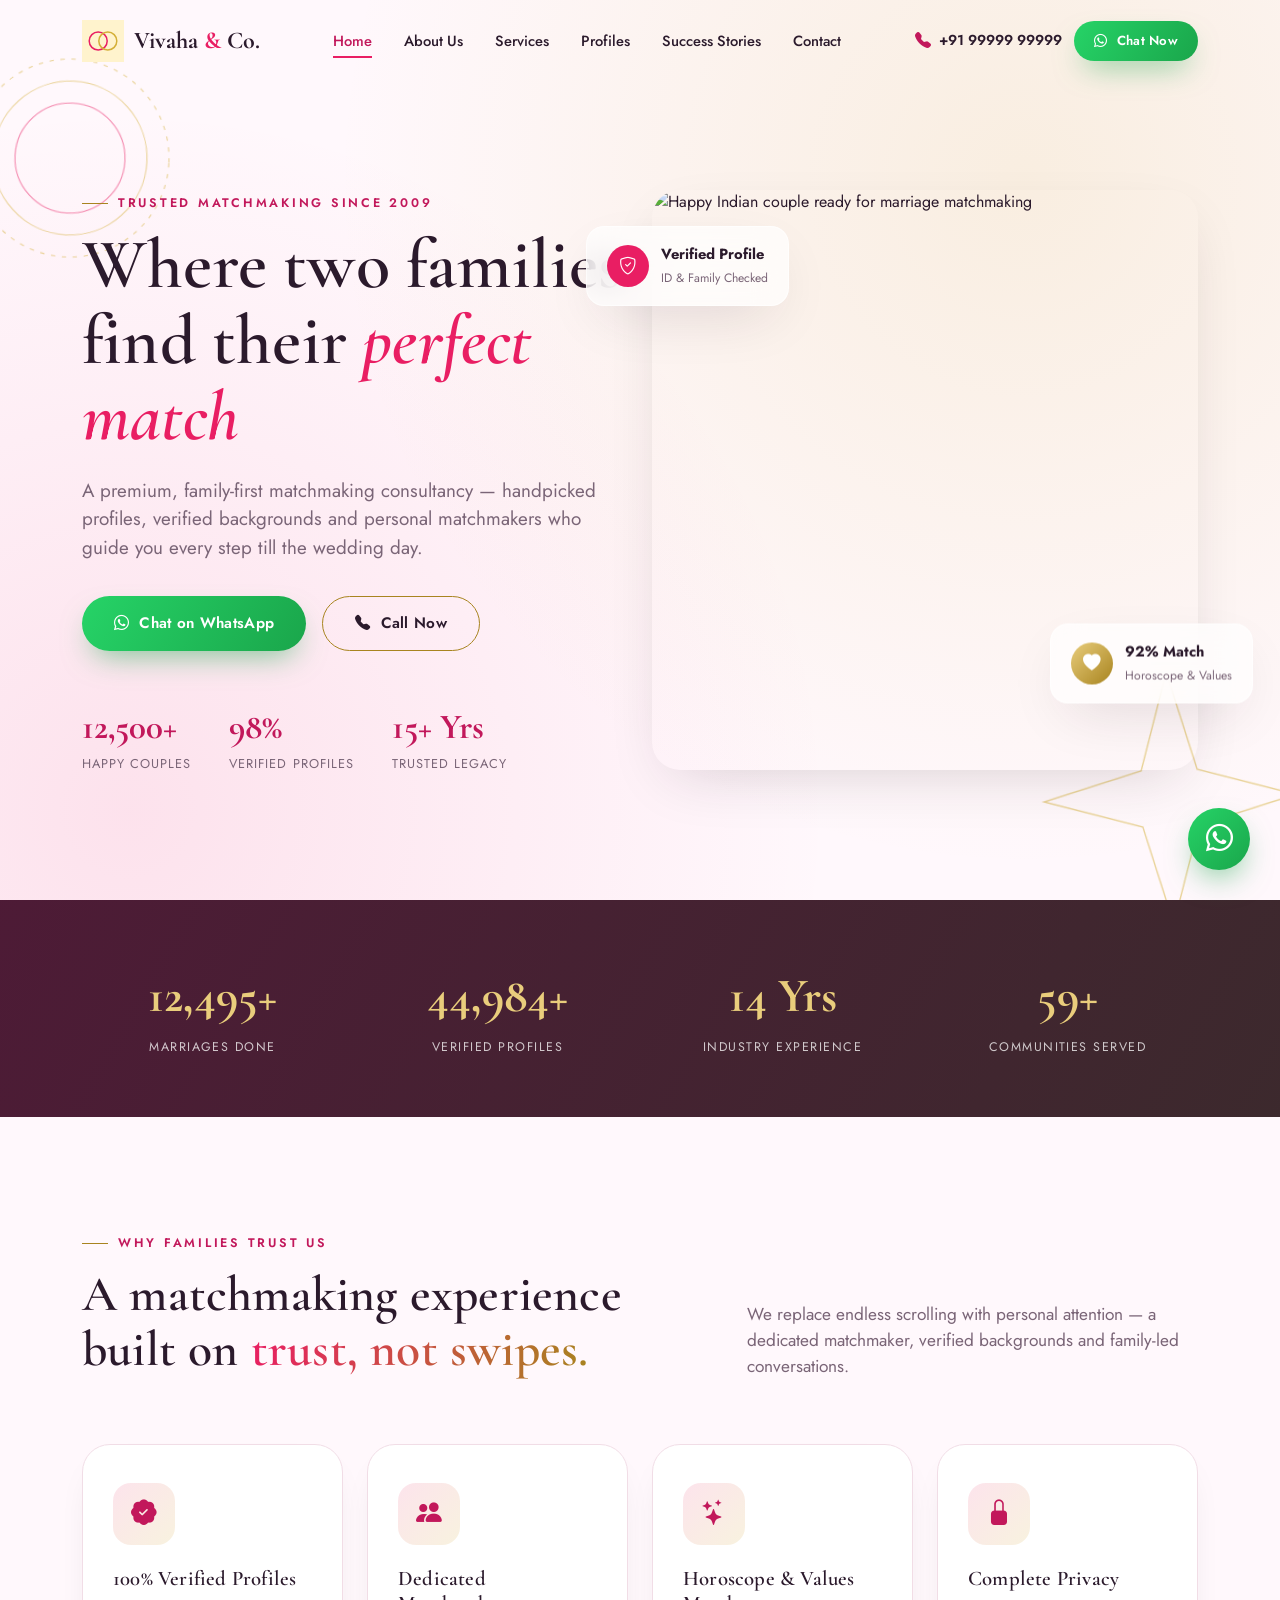
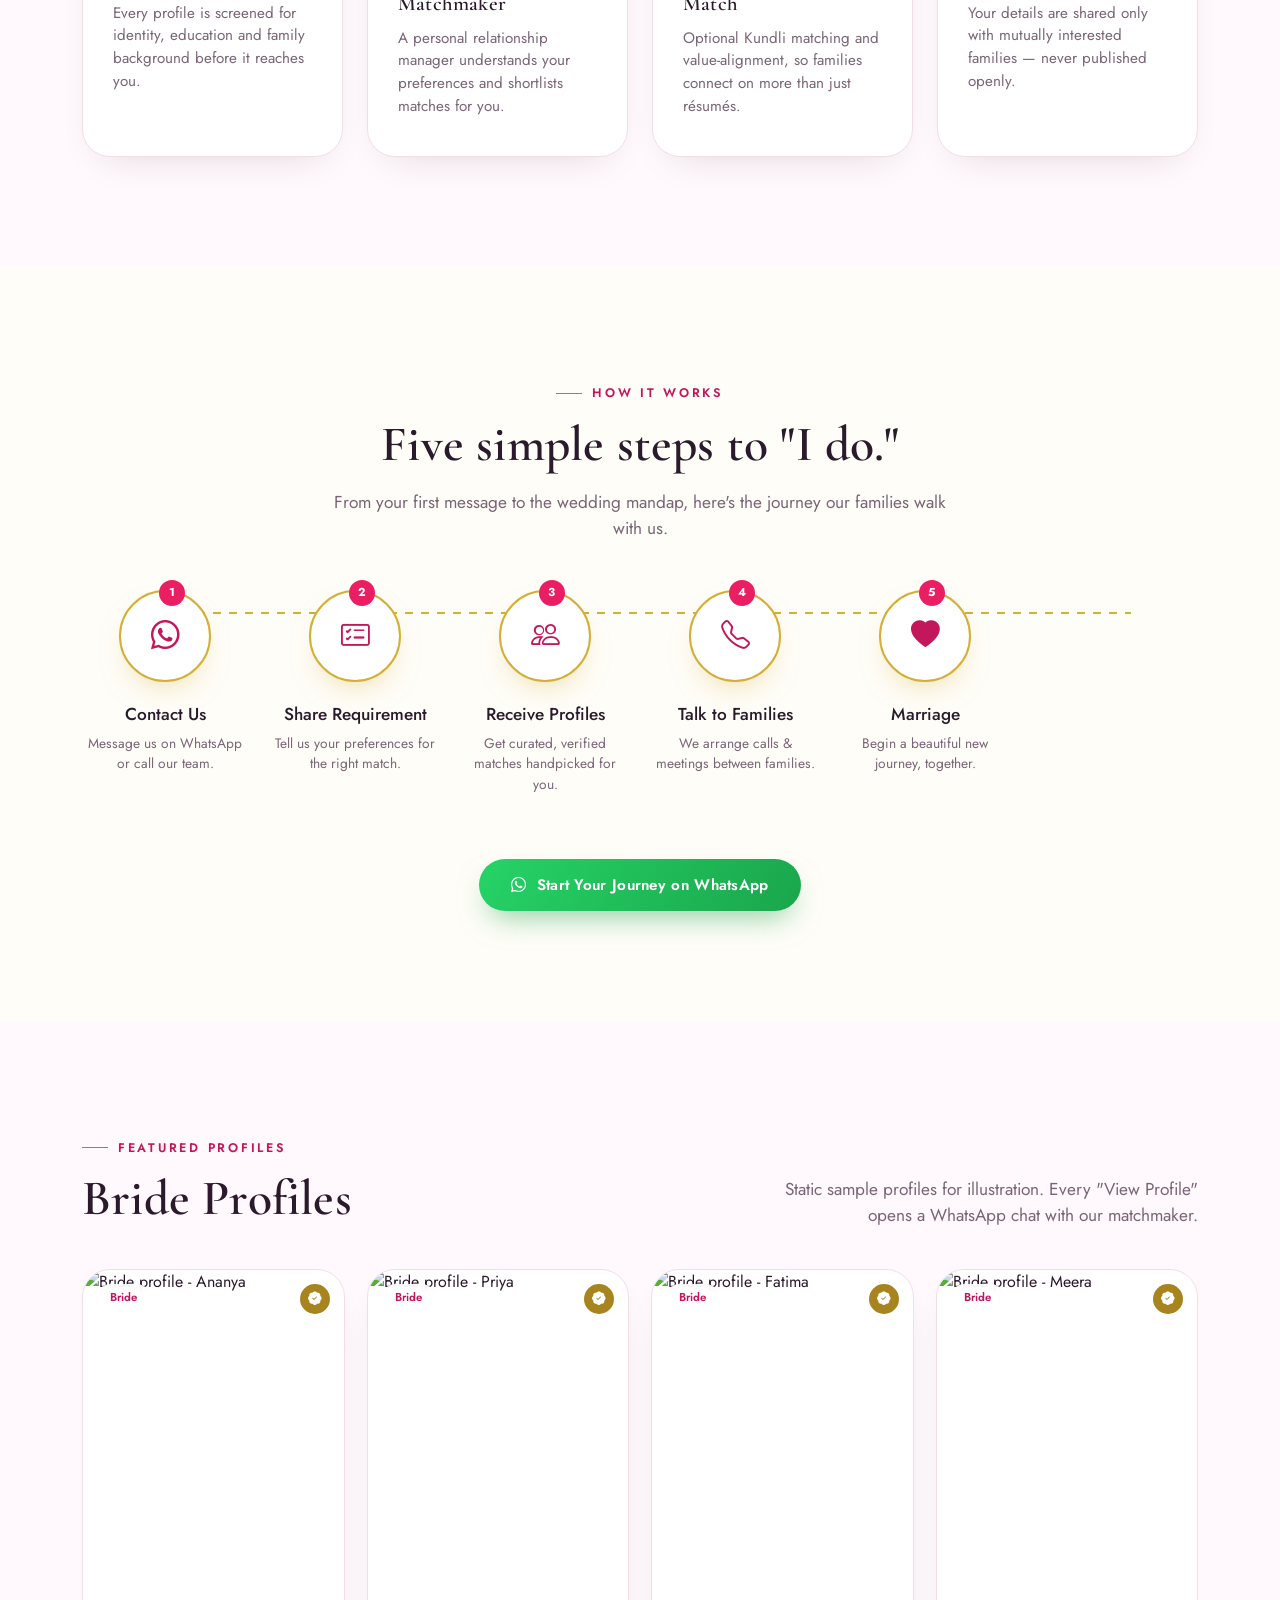
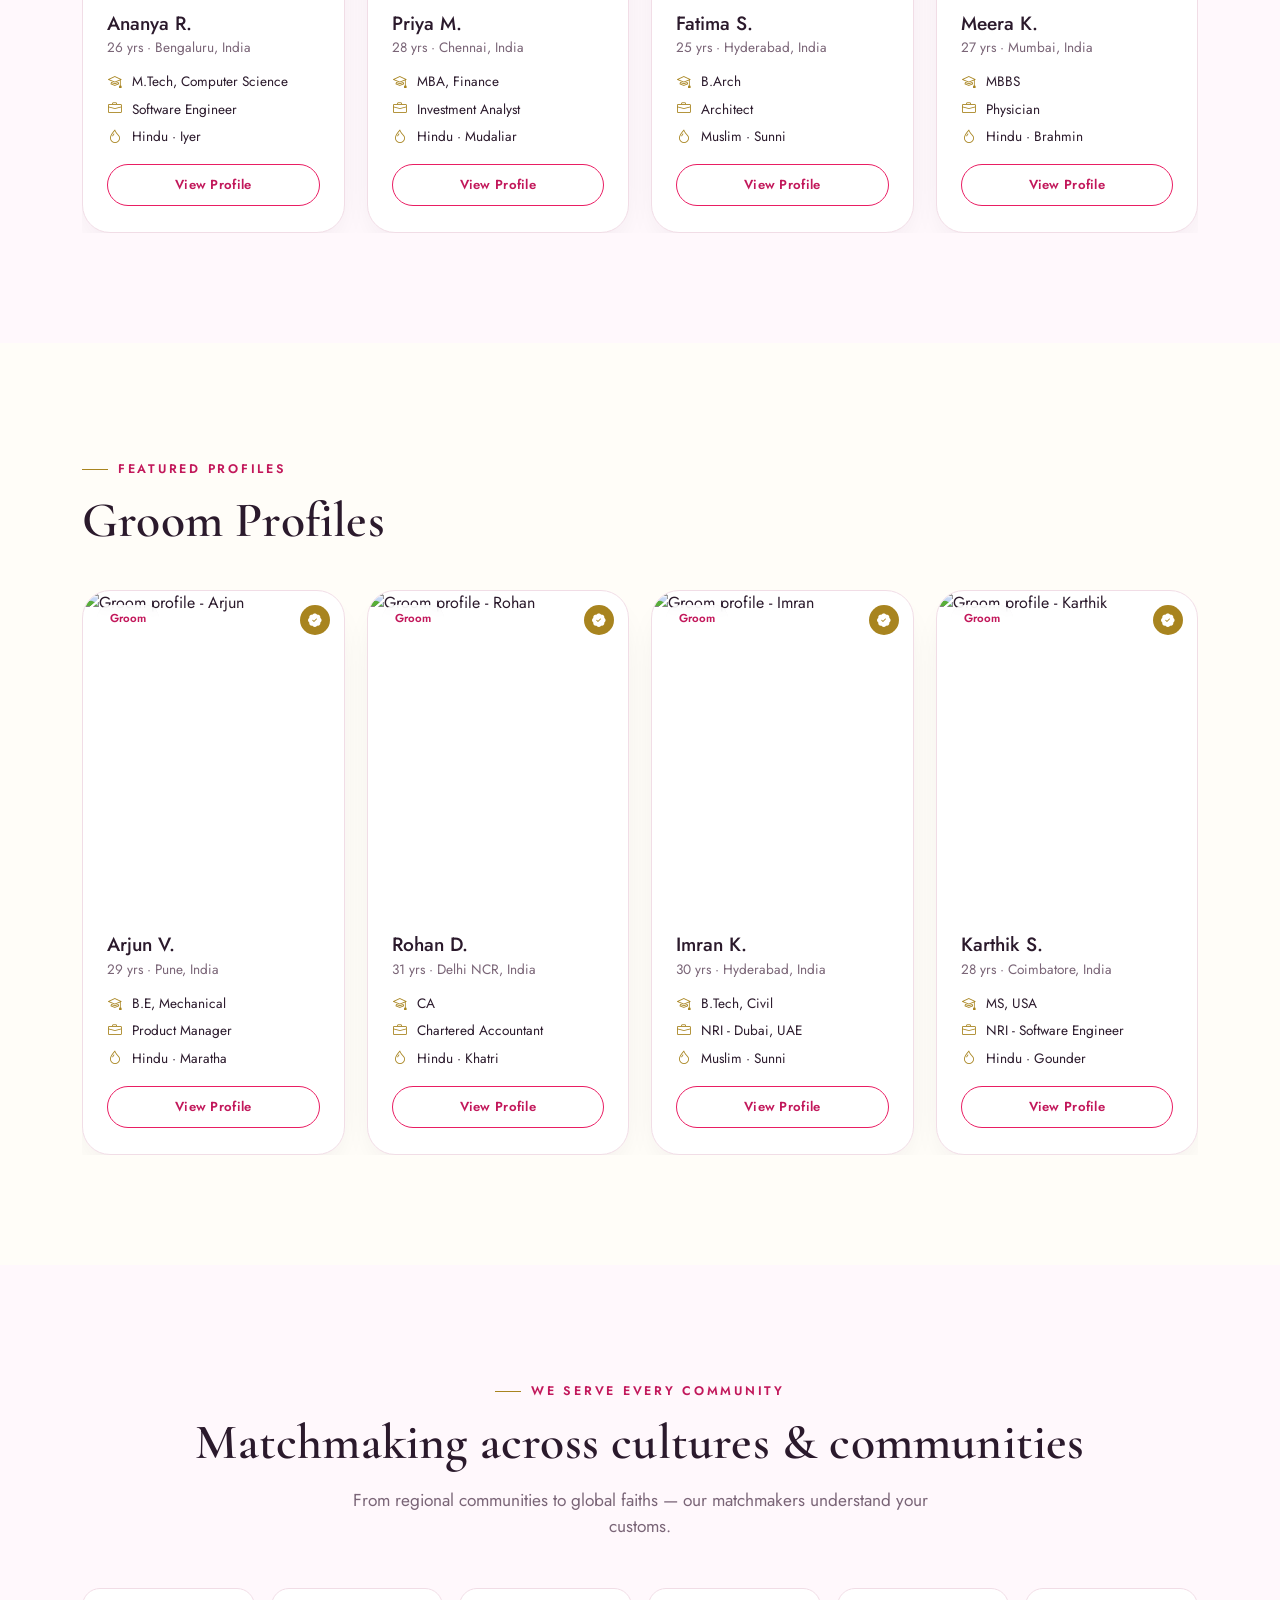
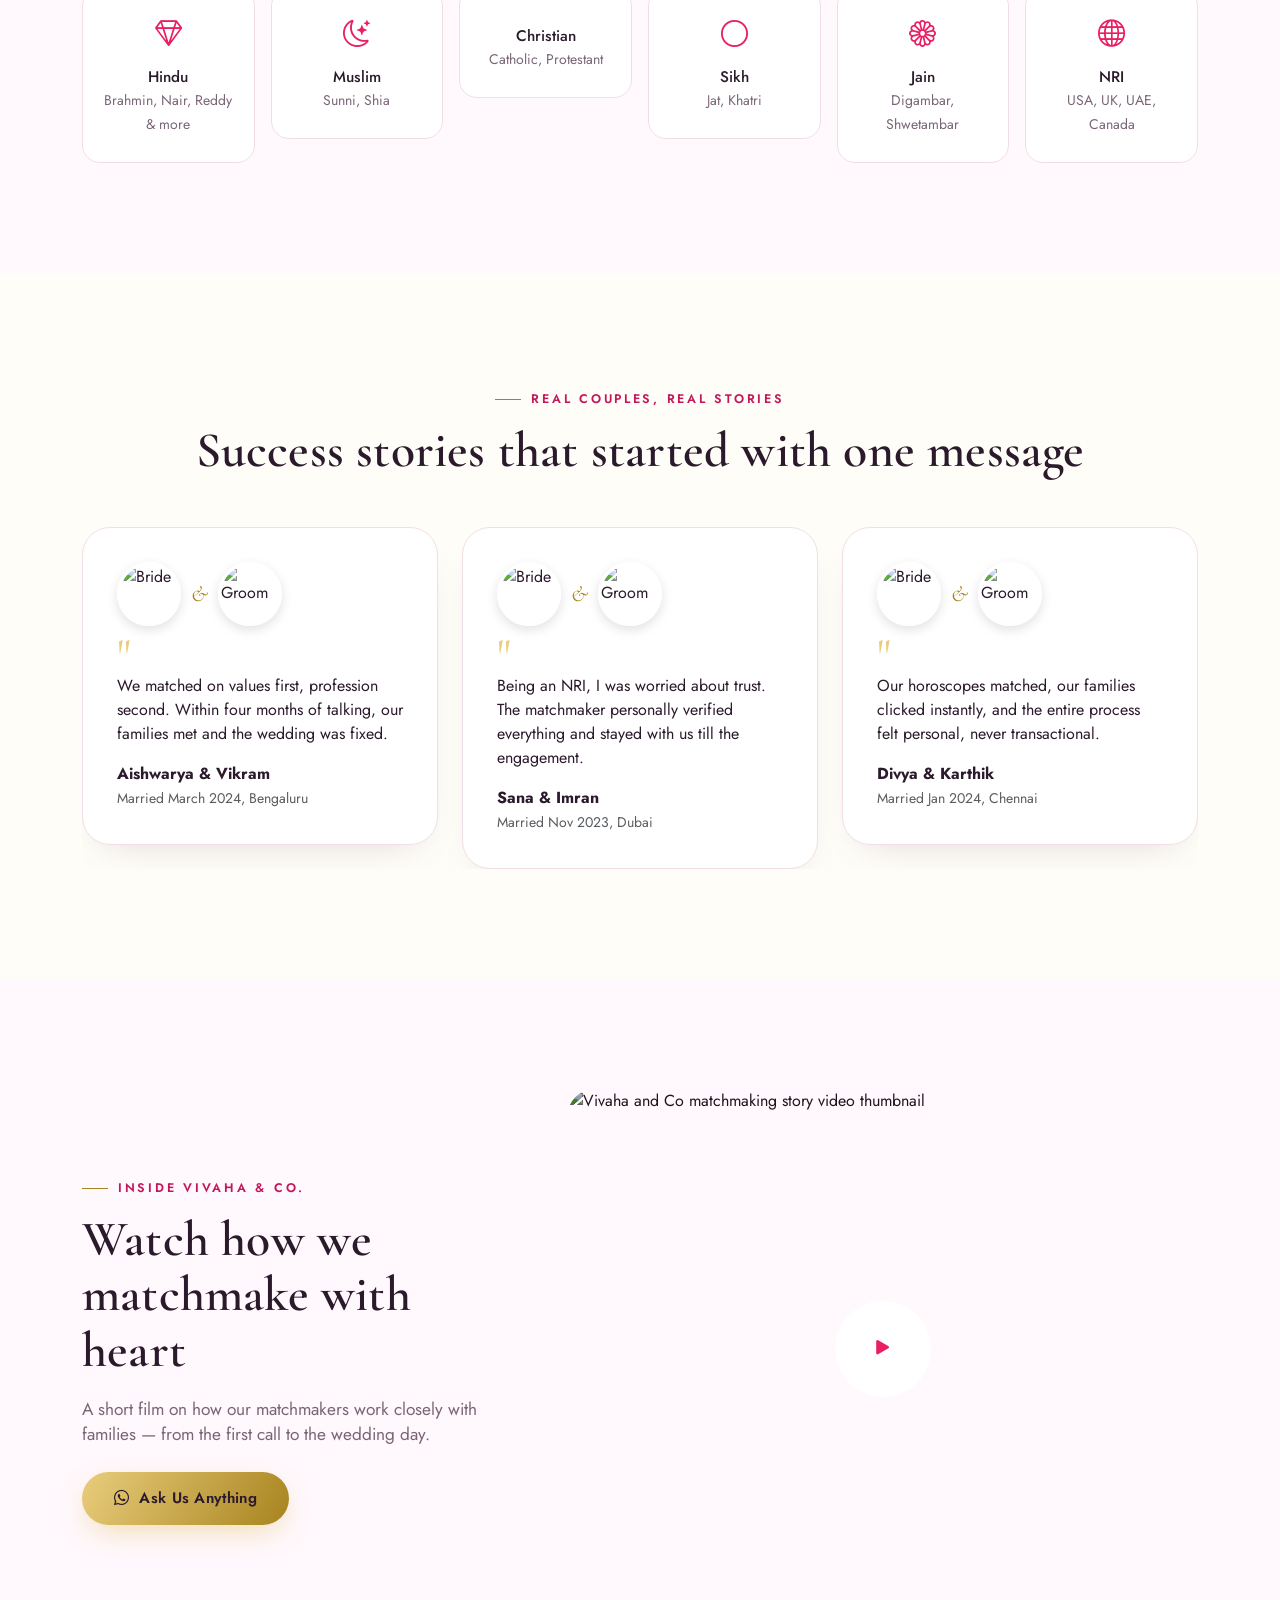
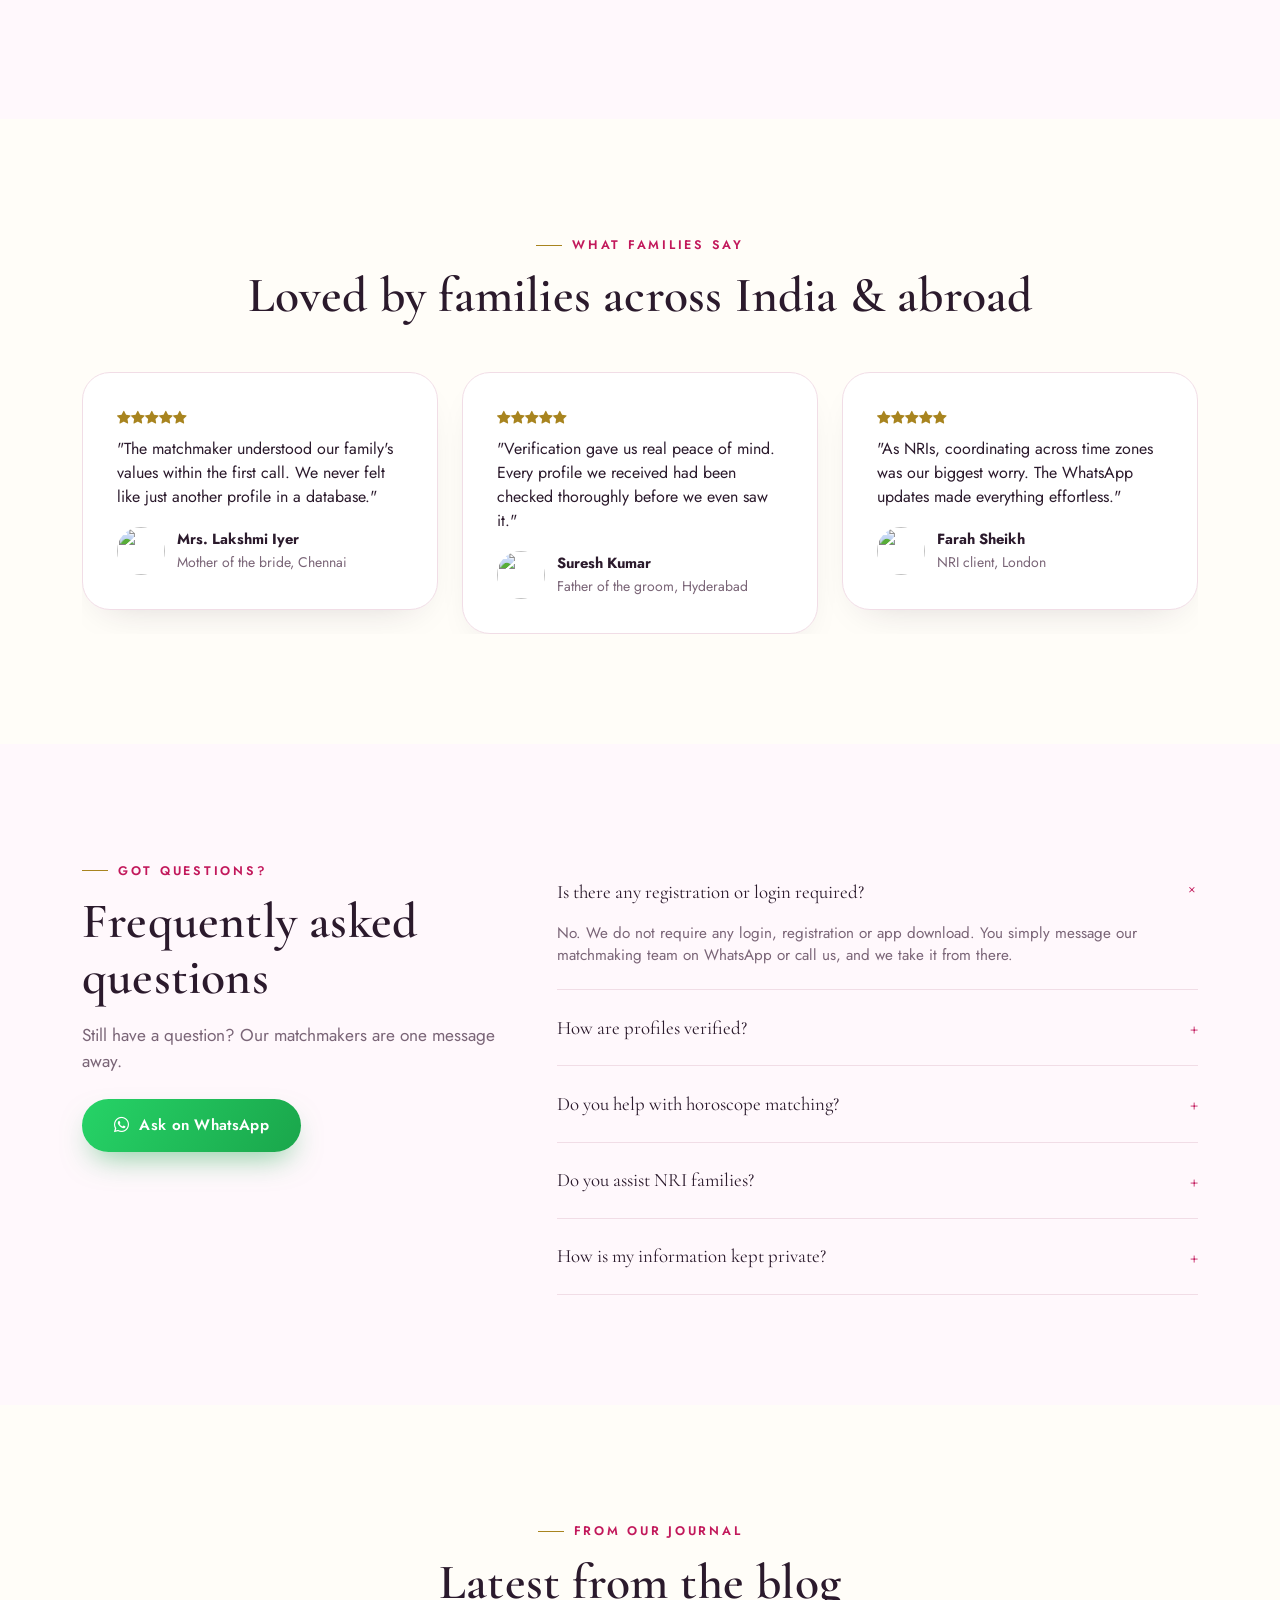
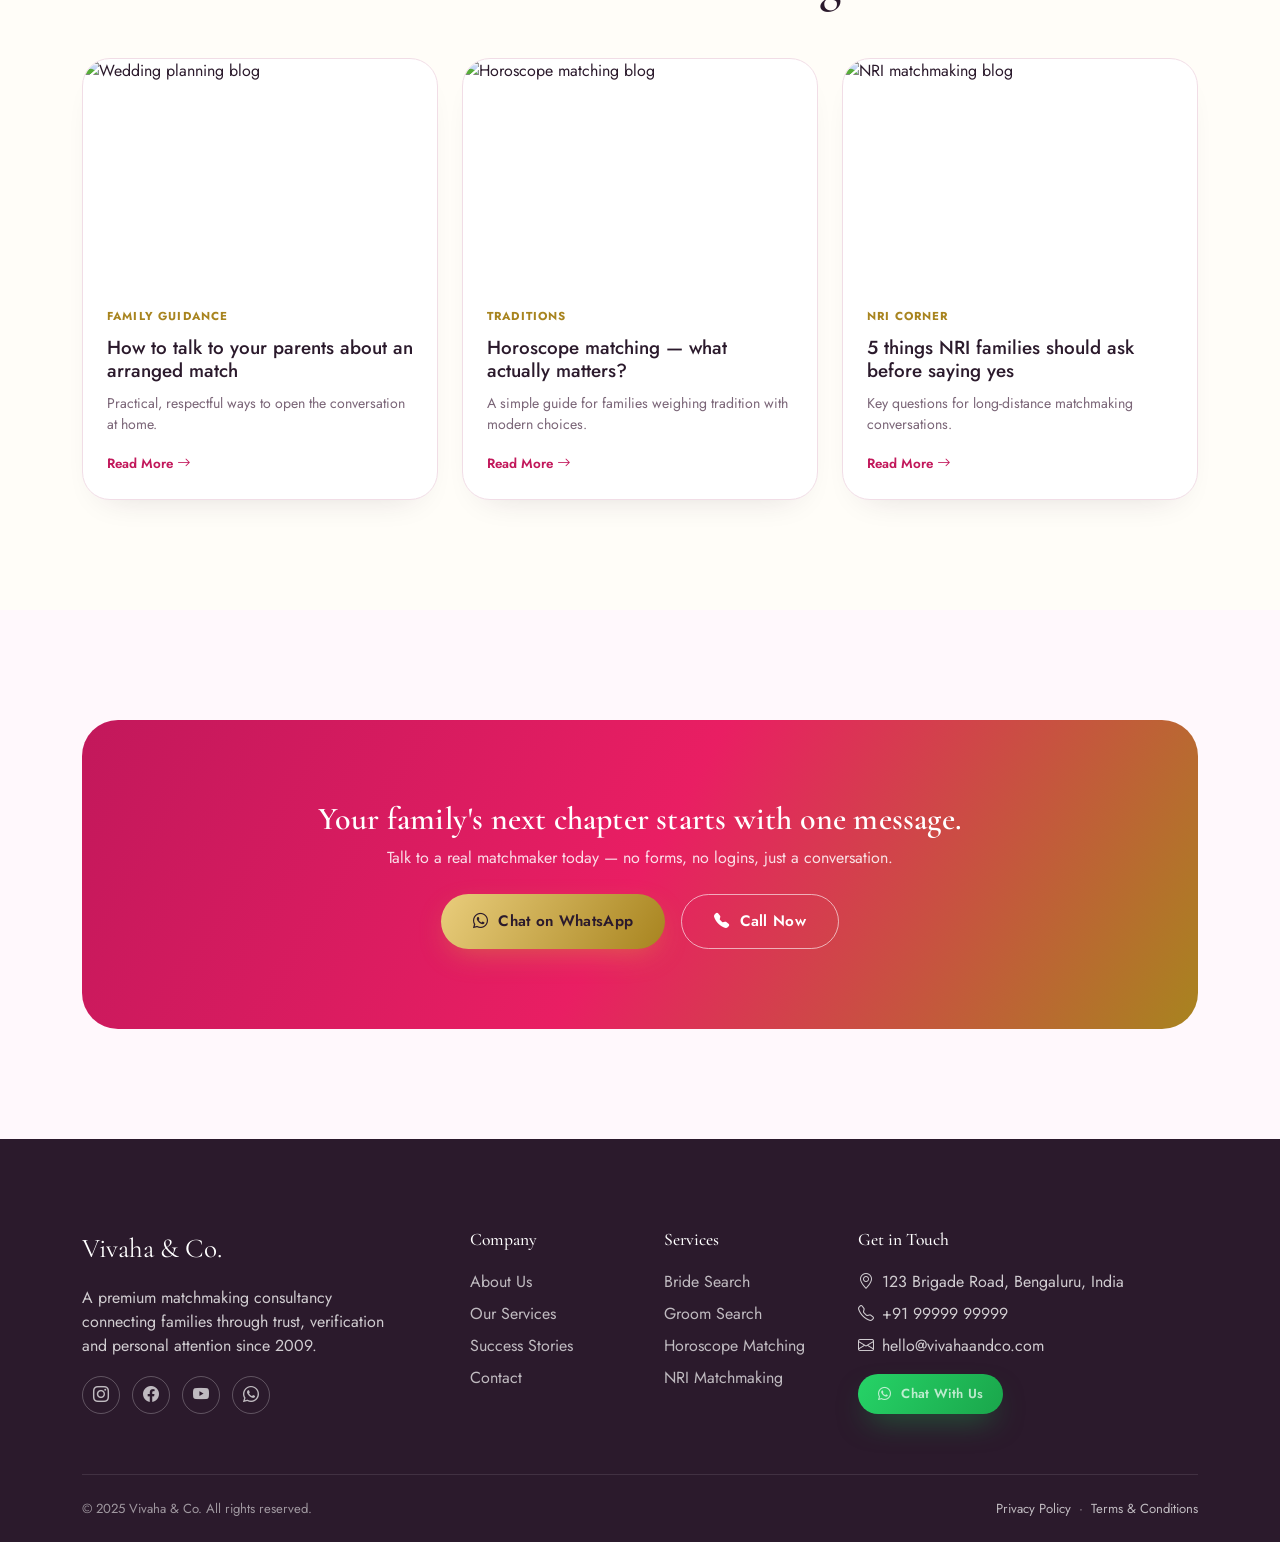
==== index.html @ 218e82c5 "Add files via upload" ====
<!DOCTYPE html>
<html lang="en">
<head>
<meta charset="UTF-8">
<meta name="viewport" content="width=device-width, initial-scale=1.0">
<title>Vivaha & Co. | Premium Matchmaking & Matrimony Consultancy</title>
<meta name="description" content="Vivaha & Co. is a premium matchmaking consultancy helping families find trusted, verified bride and groom matches. Chat with our matchmakers on WhatsApp today.">
<meta name="keywords" content="matrimony, matchmaking, bride, groom, marriage bureau, premium matrimony, NRI matchmaking">
<link rel="canonical" href="https://www.vivahaandco.com/">
<meta property="og:title" content="Vivaha & Co. | Premium Matchmaking & Matrimony Consultancy">
<meta property="og:description" content="Trusted, verified, family-first matchmaking. Talk to a matchmaker on WhatsApp.">
<meta property="og:type" content="website">

<!-- Favicon -->
<link rel="icon" href="data:image/svg+xml,<svg xmlns=%22http://www.w3.org/2000/svg%22 viewBox=%220 0 100 100%22><text y=%22.9em%22 font-size=%2290%22>💍</text></svg>">

<!-- Fonts -->
<link rel="preconnect" href="https://fonts.googleapis.com">
<link href="https://fonts.googleapis.com/css2?family=Cormorant+Garamond:ital,wght@0,500;0,600;0,700;1,500&family=Jost:wght@300;400;500;600;700&display=swap" rel="stylesheet">

<!-- Bootstrap -->
<link href="https://cdn.jsdelivr.net/npm/bootstrap@5.3.3/dist/css/bootstrap.min.css" rel="stylesheet">
<!-- Bootstrap Icons -->
<link rel="stylesheet" href="https://cdn.jsdelivr.net/npm/bootstrap-icons@1.11.3/font/bootstrap-icons.css">
<!-- AOS -->
<link href="https://cdn.jsdelivr.net/npm/aos@2.3.4/dist/aos.css" rel="stylesheet">
<!-- Swiper -->
<link href="https://cdn.jsdelivr.net/npm/swiper@11/swiper-bundle.min.css" rel="stylesheet">

<!-- Custom -->
<link rel="stylesheet" href="style.css">
<link rel="stylesheet" href="responsive.css">
</head>
<body>

<!-- ============ HEADER ============ -->
<header class="site-header">
  <div class="container d-flex align-items-center justify-content-between">
    <a href="index.html" class="brand">
      <svg class="mark" viewBox="0 0 60 60" fill="none" xmlns="http://www.w3.org/2000/svg">
        <circle cx="22" cy="30" r="15" stroke="#E91E63" stroke-width="2.5"/>
        <circle cx="38" cy="30" r="15" stroke="#D4AF37" stroke-width="2.5"/>
      </svg>
      <span class="brand-name">Vivaha <span>&amp;</span> Co.</span>
    </a>

    <nav class="nav-links">
      <a href="index.html" class="active">Home</a>
      <a href="about.html">About Us</a>
      <a href="services.html">Services</a>
      <a href="index.html#profiles">Profiles</a>
      <a href="index.html#stories">Success Stories</a>
      <a href="contact.html">Contact</a>
    </nav>

    <div class="header-cta">
      <a href="tel:+919999999999" class="d-none d-md-flex align-items-center gap-2 btn-call-text">
        <i class="bi bi-telephone-fill" style="color:#C2185B;"></i>
        <span style="font-size:.9rem;font-weight:600;">+91 99999 99999</span>
      </a>
      <a href="#" class="btn btn-whatsapp btn-sm js-whatsapp d-none d-sm-inline-flex" data-wa-msg="Hello! I'd like to know more about your matchmaking services.">
        <i class="bi bi-whatsapp"></i> Chat Now
      </a>
      <button class="navbar-toggler-custom js-open-mobile-nav d-lg-none" aria-label="Open menu"><span><i class="bi bi-list"></i></span></button>
    </div>
  </div>
</header>

<!-- Mobile Nav Overlay -->
<div class="mobile-nav">
  <button class="mobile-nav-close js-close-mobile-nav" aria-label="Close menu"><i class="bi bi-x-lg"></i></button>
  <a href="index.html">Home</a>
  <a href="about.html">About Us</a>
  <a href="services.html">Services</a>
  <a href="index.html#profiles">Profiles</a>
  <a href="index.html#stories">Success Stories</a>
  <a href="contact.html">Contact</a>
  <a href="#" class="js-whatsapp mt-4" data-wa-msg="Hello! I'd like to know more about your matchmaking services."><i class="bi bi-whatsapp"></i> Chat on WhatsApp</a>
</div>

<!-- ============ HERO ============ -->
<section class="hero">
  <svg class="hero-orn tl" viewBox="0 0 200 200" fill="none" xmlns="http://www.w3.org/2000/svg">
    <circle cx="100" cy="100" r="70" stroke="#D4AF37" stroke-width="1"/>
    <circle cx="100" cy="100" r="50" stroke="#E91E63" stroke-width="1"/>
    <circle cx="100" cy="100" r="90" stroke="#D4AF37" stroke-width="1" stroke-dasharray="4 6"/>
  </svg>
  <svg class="hero-orn br" viewBox="0 0 200 200" fill="none" xmlns="http://www.w3.org/2000/svg">
    <path d="M100 10 L120 80 L190 100 L120 120 L100 190 L80 120 L10 100 L80 80 Z" stroke="#D4AF37" stroke-width="1"/>
  </svg>

  <div class="container">
    <div class="row align-items-center gy-5">
      <div class="col-lg-6">
        <span class="eyebrow hero-eyebrow">Trusted Matchmaking Since 2009</span>
        <h1>Where two families find their <em>perfect match</em></h1>
        <p class="lead-sub">A premium, family-first matchmaking consultancy — handpicked profiles, verified backgrounds and personal matchmakers who guide you every step till the wedding day.</p>
        <div class="hero-cta-row btn-block-mobile-stack">
          <a href="#" class="btn btn-whatsapp js-whatsapp" data-wa-msg="Hello! I am looking for a matrimony match. Please share more details.">
            <i class="bi bi-whatsapp"></i> Chat on WhatsApp
          </a>
          <a href="#" class="btn btn-call js-call"><i class="bi bi-telephone-fill"></i> Call Now</a>
        </div>
        <div class="hero-stats-row">
          <div class="hero-stat"><div class="num">12,500+</div><div class="lbl">Happy Couples</div></div>
          <div class="hero-stat"><div class="num">98%</div><div class="lbl">Verified Profiles</div></div>
          <div class="hero-stat"><div class="num">15+ Yrs</div><div class="lbl">Trusted Legacy</div></div>
        </div>
      </div>

      <div class="col-lg-6">
        <div class="hero-visual">
          <div class="hero-card-photo">
            <img src="https://images.unsplash.com/photo-1583939003579-730e3918a45a?q=80&w=1200&auto=format&fit=crop" alt="Happy Indian couple ready for marriage matchmaking">
          </div>
          <div class="float-card fc1">
            <div class="ico"><i class="bi bi-shield-check"></i></div>
            <div><strong>Verified Profile</strong><small>ID &amp; Family Checked</small></div>
          </div>
          <div class="float-card fc2">
            <div class="ico gold"><i class="bi bi-heart-fill"></i></div>
            <div><strong>92% Match</strong><small>Horoscope &amp; Values</small></div>
          </div>
        </div>
      </div>
    </div>
  </div>
</section>

<!-- ============ STATS STRIP ============ -->
<section class="stats-strip">
  <div class="container">
    <div class="row g-4">
      <div class="col-6 col-md-3"><div class="stat-item"><div class="num" data-counter="12500" data-suffix="+">0</div><div class="lbl">Marriages Done</div></div></div>
      <div class="col-6 col-md-3"><div class="stat-item"><div class="num" data-counter="45000" data-suffix="+">0</div><div class="lbl">Verified Profiles</div></div></div>
      <div class="col-6 col-md-3"><div class="stat-item"><div class="num" data-counter="15" data-suffix=" Yrs">0</div><div class="lbl">Industry Experience</div></div></div>
      <div class="col-6 col-md-3"><div class="stat-item"><div class="num" data-counter="60" data-suffix="+">0</div><div class="lbl">Communities Served</div></div></div>
    </div>
  </div>
</section>

<!-- ============ WHY CHOOSE US ============ -->
<section class="section-pad bg-blush" id="why-us">
  <div class="container">
    <div class="row align-items-end mb-5">
      <div class="col-lg-7" data-aos="fade-up">
        <span class="eyebrow">Why Families Trust Us</span>
        <h2 class="section-title">A matchmaking experience built on <span class="text-grad">trust, not swipes.</span></h2>
      </div>
      <div class="col-lg-5" data-aos="fade-up" data-aos-delay="100">
        <p class="section-sub">We replace endless scrolling with personal attention — a dedicated matchmaker, verified backgrounds and family-led conversations.</p>
      </div>
    </div>

    <div class="row g-4">
      <div class="col-md-6 col-lg-3" data-aos="fade-up" data-aos-delay="0">
        <div class="feature-card">
          <div class="ico-wrap"><i class="bi bi-patch-check-fill"></i></div>
          <h4>100% Verified Profiles</h4>
          <p>Every profile is screened for identity, education and family background before it reaches you.</p>
        </div>
      </div>
      <div class="col-md-6 col-lg-3" data-aos="fade-up" data-aos-delay="100">
        <div class="feature-card">
          <div class="ico-wrap"><i class="bi bi-people-fill"></i></div>
          <h4>Dedicated Matchmaker</h4>
          <p>A personal relationship manager understands your preferences and shortlists matches for you.</p>
        </div>
      </div>
      <div class="col-md-6 col-lg-3" data-aos="fade-up" data-aos-delay="200">
        <div class="feature-card">
          <div class="ico-wrap"><i class="bi bi-stars"></i></div>
          <h4>Horoscope &amp; Values Match</h4>
          <p>Optional Kundli matching and value-alignment, so families connect on more than just résumés.</p>
        </div>
      </div>
      <div class="col-md-6 col-lg-3" data-aos="fade-up" data-aos-delay="300">
        <div class="feature-card">
          <div class="ico-wrap"><i class="bi bi-lock-fill"></i></div>
          <h4>Complete Privacy</h4>
          <p>Your details are shared only with mutually interested families — never published openly.</p>
        </div>
      </div>
    </div>
  </div>
</section>

<!-- ============ OUR PROCESS ============ -->
<section class="section-pad bg-cream" id="process">
  <div class="container">
    <div class="text-center mb-5" data-aos="fade-up">
      <span class="eyebrow">How It Works</span>
      <h2 class="section-title">Five simple steps to "I do."</h2>
      <p class="section-sub mx-auto">From your first message to the wedding mandap, here's the journey our families walk with us.</p>
    </div>

    <div class="process-wrap">
      <div class="process-line"></div>
      <div class="row g-4">
        <div class="col-md-4 col-lg-2" data-aos="fade-up" data-aos-delay="0">
          <div class="process-step"><span class="step-no">1</span>
            <div class="circle"><i class="bi bi-whatsapp"></i></div>
            <h5>Contact Us</h5><p>Message us on WhatsApp or call our team.</p>
          </div>
        </div>
        <div class="col-md-4 col-lg-2" data-aos="fade-up" data-aos-delay="100">
          <div class="process-step"><span class="step-no">2</span>
            <div class="circle"><i class="bi bi-card-checklist"></i></div>
            <h5>Share Requirement</h5><p>Tell us your preferences for the right match.</p>
          </div>
        </div>
        <div class="col-md-4 col-lg-2" data-aos="fade-up" data-aos-delay="200">
          <div class="process-step"><span class="step-no">3</span>
            <div class="circle"><i class="bi bi-people"></i></div>
            <h5>Receive Profiles</h5><p>Get curated, verified matches handpicked for you.</p>
          </div>
        </div>
        <div class="col-md-4 col-lg-2" data-aos="fade-up" data-aos-delay="300">
          <div class="process-step"><span class="step-no">4</span>
            <div class="circle"><i class="bi bi-telephone"></i></div>
            <h5>Talk to Families</h5><p>We arrange calls &amp; meetings between families.</p>
          </div>
        </div>
        <div class="col-md-4 col-lg-2" data-aos="fade-up" data-aos-delay="400">
          <div class="process-step"><span class="step-no">5</span>
            <div class="circle"><i class="bi bi-heart-fill"></i></div>
            <h5>Marriage</h5><p>Begin a beautiful new journey, together.</p>
          </div>
        </div>
      </div>
    </div>

    <div class="text-center mt-5" data-aos="fade-up">
      <a href="#" class="btn btn-whatsapp js-whatsapp" data-wa-msg="Hi, I want to start my matchmaking journey. Please guide me through the process.">
        <i class="bi bi-whatsapp"></i> Start Your Journey on WhatsApp
      </a>
    </div>
  </div>
</section>

<!-- ============ BRIDE PROFILES ============ -->
<section class="section-pad bg-blush" id="profiles">
  <div class="container">
    <div class="row align-items-end mb-4">
      <div class="col-lg-7" data-aos="fade-up">
        <span class="eyebrow">Featured Profiles</span>
        <h2 class="section-title">Bride Profiles</h2>
      </div>
      <div class="col-lg-5 text-lg-end" data-aos="fade-up">
        <p class="section-sub ms-lg-auto">Static sample profiles for illustration. Every "View Profile" opens a WhatsApp chat with our matchmaker.</p>
      </div>
    </div>

    <div class="swiper profile-swiper-bride" data-aos="fade-up">
      <div class="swiper-wrapper">

        <div class="swiper-slide">
          <div class="profile-card">
            <div class="profile-photo">
              <img src="https://images.unsplash.com/photo-1611432579402-7037e3e2c1e4?q=80&w=700&auto=format&fit=crop" alt="Bride profile - Ananya">
              <span class="profile-badge">Bride</span>
              <span class="profile-verified"><i class="bi bi-patch-check-fill"></i></span>
            </div>
            <div class="profile-body">
              <h5>Ananya R.</h5>
              <div class="age-loc">26 yrs &middot; Bengaluru, India</div>
              <ul class="profile-meta">
                <li><i class="bi bi-mortarboard"></i> M.Tech, Computer Science</li>
                <li><i class="bi bi-briefcase"></i> Software Engineer</li>
                <li><i class="bi bi-droplet"></i> Hindu &middot; Iyer</li>
              </ul>
              <a href="#" class="btn btn-outline-rose btn-sm js-whatsapp" data-wa-msg="Hi, I'm interested in Bride Profile - Ananya R. Please share more details.">View Profile</a>
            </div>
          </div>
        </div>

        <div class="swiper-slide">
          <div class="profile-card">
            <div class="profile-photo">
              <img src="https://images.unsplash.com/photo-1607746882042-944635dfe10e?q=80&w=700&auto=format&fit=crop" alt="Bride profile - Priya">
              <span class="profile-badge">Bride</span>
              <span class="profile-verified"><i class="bi bi-patch-check-fill"></i></span>
            </div>
            <div class="profile-body">
              <h5>Priya M.</h5>
              <div class="age-loc">28 yrs &middot; Chennai, India</div>
              <ul class="profile-meta">
                <li><i class="bi bi-mortarboard"></i> MBA, Finance</li>
                <li><i class="bi bi-briefcase"></i> Investment Analyst</li>
                <li><i class="bi bi-droplet"></i> Hindu &middot; Mudaliar</li>
              </ul>
              <a href="#" class="btn btn-outline-rose btn-sm js-whatsapp" data-wa-msg="Hi, I'm interested in Bride Profile - Priya M. Please share more details.">View Profile</a>
            </div>
          </div>
        </div>

        <div class="swiper-slide">
          <div class="profile-card">
            <div class="profile-photo">
              <img src="https://images.unsplash.com/photo-1554151228-14d9def656e4?q=80&w=700&auto=format&fit=crop" alt="Bride profile - Fatima">
              <span class="profile-badge">Bride</span>
              <span class="profile-verified"><i class="bi bi-patch-check-fill"></i></span>
            </div>
            <div class="profile-body">
              <h5>Fatima S.</h5>
              <div class="age-loc">25 yrs &middot; Hyderabad, India</div>
              <ul class="profile-meta">
                <li><i class="bi bi-mortarboard"></i> B.Arch</li>
                <li><i class="bi bi-briefcase"></i> Architect</li>
                <li><i class="bi bi-droplet"></i> Muslim &middot; Sunni</li>
              </ul>
              <a href="#" class="btn btn-outline-rose btn-sm js-whatsapp" data-wa-msg="Hi, I'm interested in Bride Profile - Fatima S. Please share more details.">View Profile</a>
            </div>
          </div>
        </div>

        <div class="swiper-slide">
          <div class="profile-card">
            <div class="profile-photo">
              <img src="https://images.unsplash.com/photo-1529626455594-4ff0802cfb7e?q=80&w=700&auto=format&fit=crop" alt="Bride profile - Meera">
              <span class="profile-badge">Bride</span>
              <span class="profile-verified"><i class="bi bi-patch-check-fill"></i></span>
            </div>
            <div class="profile-body">
              <h5>Meera K.</h5>
              <div class="age-loc">27 yrs &middot; Mumbai, India</div>
              <ul class="profile-meta">
                <li><i class="bi bi-mortarboard"></i> MBBS</li>
                <li><i class="bi bi-briefcase"></i> Physician</li>
                <li><i class="bi bi-droplet"></i> Hindu &middot; Brahmin</li>
              </ul>
              <a href="#" class="btn btn-outline-rose btn-sm js-whatsapp" data-wa-msg="Hi, I'm interested in Bride Profile - Meera K. Please share more details.">View Profile</a>
            </div>
          </div>
        </div>

      </div>
      <div class="swiper-pagination mt-4"></div>
    </div>
  </div>
</section>

<!-- ============ GROOM PROFILES ============ -->
<section class="section-pad bg-cream" id="groom-profiles">
  <div class="container">
    <div class="row align-items-end mb-4">
      <div class="col-lg-7" data-aos="fade-up">
        <span class="eyebrow">Featured Profiles</span>
        <h2 class="section-title">Groom Profiles</h2>
      </div>
    </div>

    <div class="swiper profile-swiper-groom" data-aos="fade-up">
      <div class="swiper-wrapper">

        <div class="swiper-slide">
          <div class="profile-card">
            <div class="profile-photo">
              <img src="https://images.unsplash.com/photo-1568602471122-7832951cc4c5?q=80&w=700&auto=format&fit=crop" alt="Groom profile - Arjun">
              <span class="profile-badge">Groom</span>
              <span class="profile-verified"><i class="bi bi-patch-check-fill"></i></span>
            </div>
            <div class="profile-body">
              <h5>Arjun V.</h5>
              <div class="age-loc">29 yrs &middot; Pune, India</div>
              <ul class="profile-meta">
                <li><i class="bi bi-mortarboard"></i> B.E, Mechanical</li>
                <li><i class="bi bi-briefcase"></i> Product Manager</li>
                <li><i class="bi bi-droplet"></i> Hindu &middot; Maratha</li>
              </ul>
              <a href="#" class="btn btn-outline-rose btn-sm js-whatsapp" data-wa-msg="Hi, I'm interested in Groom Profile - Arjun V. Please share more details.">View Profile</a>
            </div>
          </div>
        </div>

        <div class="swiper-slide">
          <div class="profile-card">
            <div class="profile-photo">
              <img src="https://images.unsplash.com/photo-1500648767791-00dcc994a43e?q=80&w=700&auto=format&fit=crop" alt="Groom profile - Rohan">
              <span class="profile-badge">Groom</span>
              <span class="profile-verified"><i class="bi bi-patch-check-fill"></i></span>
            </div>
            <div class="profile-body">
              <h5>Rohan D.</h5>
              <div class="age-loc">31 yrs &middot; Delhi NCR, India</div>
              <ul class="profile-meta">
                <li><i class="bi bi-mortarboard"></i> CA</li>
                <li><i class="bi bi-briefcase"></i> Chartered Accountant</li>
                <li><i class="bi bi-droplet"></i> Hindu &middot; Khatri</li>
              </ul>
              <a href="#" class="btn btn-outline-rose btn-sm js-whatsapp" data-wa-msg="Hi, I'm interested in Groom Profile - Rohan D. Please share more details.">View Profile</a>
            </div>
          </div>
        </div>

        <div class="swiper-slide">
          <div class="profile-card">
            <div class="profile-photo">
              <img src="https://images.unsplash.com/photo-1519085360753-af0119f7cbe7?q=80&w=700&auto=format&fit=crop" alt="Groom profile - Imran">
              <span class="profile-badge">Groom</span>
              <span class="profile-verified"><i class="bi bi-patch-check-fill"></i></span>
            </div>
            <div class="profile-body">
              <h5>Imran K.</h5>
              <div class="age-loc">30 yrs &middot; Hyderabad, India</div>
              <ul class="profile-meta">
                <li><i class="bi bi-mortarboard"></i> B.Tech, Civil</li>
                <li><i class="bi bi-briefcase"></i> NRI - Dubai, UAE</li>
                <li><i class="bi bi-droplet"></i> Muslim &middot; Sunni</li>
              </ul>
              <a href="#" class="btn btn-outline-rose btn-sm js-whatsapp" data-wa-msg="Hi, I'm interested in Groom Profile - Imran K. Please share more details.">View Profile</a>
            </div>
          </div>
        </div>

        <div class="swiper-slide">
          <div class="profile-card">
            <div class="profile-photo">
              <img src="https://images.unsplash.com/photo-1531123897727-8f129e1688ce?q=80&w=700&auto=format&fit=crop" alt="Groom profile - Karthik">
              <span class="profile-badge">Groom</span>
              <span class="profile-verified"><i class="bi bi-patch-check-fill"></i></span>
            </div>
            <div class="profile-body">
              <h5>Karthik S.</h5>
              <div class="age-loc">28 yrs &middot; Coimbatore, India</div>
              <ul class="profile-meta">
                <li><i class="bi bi-mortarboard"></i> MS, USA</li>
                <li><i class="bi bi-briefcase"></i> NRI - Software Engineer</li>
                <li><i class="bi bi-droplet"></i> Hindu &middot; Gounder</li>
              </ul>
              <a href="#" class="btn btn-outline-rose btn-sm js-whatsapp" data-wa-msg="Hi, I'm interested in Groom Profile - Karthik S. Please share more details.">View Profile</a>
            </div>
          </div>
        </div>

      </div>
      <div class="swiper-pagination mt-4"></div>
    </div>
  </div>
</section>

<!-- ============ COMMUNITIES ============ -->
<section class="section-pad bg-blush" id="communities">
  <div class="container">
    <div class="text-center mb-5" data-aos="fade-up">
      <span class="eyebrow">We Serve Every Community</span>
      <h2 class="section-title">Matchmaking across cultures &amp; communities</h2>
      <p class="section-sub mx-auto">From regional communities to global faiths — our matchmakers understand your customs.</p>
    </div>

    <div class="swiper community-swiper" data-aos="fade-up">
      <div class="swiper-wrapper">
        <div class="swiper-slide"><div class="community-pill"><div class="ico"><i class="bi bi-gem"></i></div><h6>Hindu</h6><small>Brahmin, Nair, Reddy &amp; more</small></div></div>
        <div class="swiper-slide"><div class="community-pill"><div class="ico"><i class="bi bi-moon-stars"></i></div><h6>Muslim</h6><small>Sunni, Shia</small></div></div>
        <div class="swiper-slide"><div class="community-pill"><div class="ico"><i class="bi bi-cross"></i></div><h6>Christian</h6><small>Catholic, Protestant</small></div></div>
        <div class="swiper-slide"><div class="community-pill"><div class="ico"><i class="bi bi-circle"></i></div><h6>Sikh</h6><small>Jat, Khatri</small></div></div>
        <div class="swiper-slide"><div class="community-pill"><div class="ico"><i class="bi bi-flower1"></i></div><h6>Jain</h6><small>Digambar, Shwetambar</small></div></div>
        <div class="swiper-slide"><div class="community-pill"><div class="ico"><i class="bi bi-globe"></i></div><h6>NRI</h6><small>USA, UK, UAE, Canada</small></div></div>
        <div class="swiper-slide"><div class="community-pill"><div class="ico"><i class="bi bi-translate"></i></div><h6>Tamil</h6><small>Iyer, Mudaliar, Gounder</small></div></div>
        <div class="swiper-slide"><div class="community-pill"><div class="ico"><i class="bi bi-translate"></i></div><h6>Telugu</h6><small>Reddy, Kamma, Naidu</small></div></div>
      </div>
    </div>
  </div>
</section>

<!-- ============ SUCCESS STORIES ============ -->
<section class="section-pad bg-cream" id="stories">
  <div class="container">
    <div class="text-center mb-5" data-aos="fade-up">
      <span class="eyebrow">Real Couples, Real Stories</span>
      <h2 class="section-title">Success stories that started with one message</h2>
    </div>

    <div class="swiper story-swiper" data-aos="fade-up">
      <div class="swiper-wrapper">
        <div class="swiper-slide">
          <div class="story-card">
            <div class="couple-photos">
              <img src="https://images.unsplash.com/photo-1545912452-8aea7e25a3d3?q=80&w=300&auto=format&fit=crop" alt="Bride">
              <span class="amp">&amp;</span>
              <img src="https://images.unsplash.com/photo-1507003211169-0a1dd7228f2d?q=80&w=300&auto=format&fit=crop" alt="Groom">
            </div>
            <span class="quote-mark">"</span>
            <p>We matched on values first, profession second. Within four months of talking, our families met and the wedding was fixed.</p>
            <strong>Aishwarya &amp; Vikram</strong><br><small class="text-muted">Married March 2024, Bengaluru</small>
          </div>
        </div>
        <div class="swiper-slide">
          <div class="story-card">
            <div class="couple-photos">
              <img src="https://images.unsplash.com/photo-1544005313-94ddf0286df2?q=80&w=300&auto=format&fit=crop" alt="Bride">
              <span class="amp">&amp;</span>
              <img src="https://images.unsplash.com/photo-1492562080023-ab3db95bfbce?q=80&w=300&auto=format&fit=crop" alt="Groom">
            </div>
            <span class="quote-mark">"</span>
            <p>Being an NRI, I was worried about trust. The matchmaker personally verified everything and stayed with us till the engagement.</p>
            <strong>Sana &amp; Imran</strong><br><small class="text-muted">Married Nov 2023, Dubai</small>
          </div>
        </div>
        <div class="swiper-slide">
          <div class="story-card">
            <div class="couple-photos">
              <img src="https://images.unsplash.com/photo-1438761681033-6461ffad8d80?q=80&w=300&auto=format&fit=crop" alt="Bride">
              <span class="amp">&amp;</span>
              <img src="https://images.unsplash.com/photo-1506794778202-cad84cf45f1d?q=80&w=300&auto=format&fit=crop" alt="Groom">
            </div>
            <span class="quote-mark">"</span>
            <p>Our horoscopes matched, our families clicked instantly, and the entire process felt personal, never transactional.</p>
            <strong>Divya &amp; Karthik</strong><br><small class="text-muted">Married Jan 2024, Chennai</small>
          </div>
        </div>
      </div>
      <div class="swiper-pagination mt-4"></div>
    </div>
  </div>
</section>

<!-- ============ VIDEO SECTION ============ -->
<section class="section-pad bg-blush">
  <div class="container">
    <div class="row align-items-center g-5">
      <div class="col-lg-5" data-aos="fade-up">
        <span class="eyebrow">Inside Vivaha &amp; Co.</span>
        <h2 class="section-title">Watch how we matchmake with heart</h2>
        <p class="section-sub">A short film on how our matchmakers work closely with families — from the first call to the wedding day.</p>
        <a href="#" class="btn btn-gold mt-2 js-whatsapp" data-wa-msg="Hi, I'd like to learn more after watching your story video.">
          <i class="bi bi-whatsapp"></i> Ask Us Anything
        </a>
      </div>
      <div class="col-lg-7" data-aos="fade-up" data-aos-delay="100">
        <div class="video-section">
          <img src="https://images.unsplash.com/photo-1606800052052-a08af7148866?q=80&w=1200&auto=format&fit=crop" alt="Vivaha and Co matchmaking story video thumbnail">
          <div class="video-play-btn"><i class="bi bi-play-fill"></i></div>
        </div>
      </div>
    </div>
  </div>
</section>

<!-- ============ TESTIMONIALS ============ -->
<section class="section-pad bg-cream">
  <div class="container">
    <div class="text-center mb-5" data-aos="fade-up">
      <span class="eyebrow">What Families Say</span>
      <h2 class="section-title">Loved by families across India &amp; abroad</h2>
    </div>

    <div class="swiper testimonial-swiper" data-aos="fade-up">
      <div class="swiper-wrapper">
        <div class="swiper-slide">
          <div class="testimonial-card">
            <div class="stars"><i class="bi bi-star-fill"></i><i class="bi bi-star-fill"></i><i class="bi bi-star-fill"></i><i class="bi bi-star-fill"></i><i class="bi bi-star-fill"></i></div>
            <p>"The matchmaker understood our family's values within the first call. We never felt like just another profile in a database."</p>
            <div class="who">
              <img src="https://images.unsplash.com/photo-1544005313-94ddf0286df2?q=80&w=150&auto=format&fit=crop" alt="">
              <div><strong>Mrs. Lakshmi Iyer</strong><small>Mother of the bride, Chennai</small></div>
            </div>
          </div>
        </div>
        <div class="swiper-slide">
          <div class="testimonial-card">
            <div class="stars"><i class="bi bi-star-fill"></i><i class="bi bi-star-fill"></i><i class="bi bi-star-fill"></i><i class="bi bi-star-fill"></i><i class="bi bi-star-fill"></i></div>
            <p>"Verification gave us real peace of mind. Every profile we received had been checked thoroughly before we even saw it."</p>
            <div class="who">
              <img src="https://images.unsplash.com/photo-1507003211169-0a1dd7228f2d?q=80&w=150&auto=format&fit=crop" alt="">
              <div><strong>Suresh Kumar</strong><small>Father of the groom, Hyderabad</small></div>
            </div>
          </div>
        </div>
        <div class="swiper-slide">
          <div class="testimonial-card">
            <div class="stars"><i class="bi bi-star-fill"></i><i class="bi bi-star-fill"></i><i class="bi bi-star-fill"></i><i class="bi bi-star-fill"></i><i class="bi bi-star-fill"></i></div>
            <p>"As NRIs, coordinating across time zones was our biggest worry. The WhatsApp updates made everything effortless."</p>
            <div class="who">
              <img src="https://images.unsplash.com/photo-1492562080023-ab3db95bfbce?q=80&w=150&auto=format&fit=crop" alt="">
              <div><strong>Farah Sheikh</strong><small>NRI client, London</small></div>
            </div>
          </div>
        </div>
      </div>
      <div class="swiper-pagination mt-4"></div>
    </div>
  </div>
</section>

<!-- ============ FAQ ============ -->
<section class="section-pad bg-blush" id="faq">
  <div class="container">
    <div class="row">
      <div class="col-lg-5 mb-4" data-aos="fade-up">
        <span class="eyebrow">Got Questions?</span>
        <h2 class="section-title">Frequently asked questions</h2>
        <p class="section-sub">Still have a question? Our matchmakers are one message away.</p>
        <a href="#" class="btn btn-whatsapp mt-2 js-whatsapp" data-wa-msg="Hi, I have a question about your matrimony services.">
          <i class="bi bi-whatsapp"></i> Ask on WhatsApp
        </a>
      </div>
      <div class="col-lg-7" data-aos="fade-up" data-aos-delay="100">

        <div class="faq-item active">
          <div class="faq-q"><span>Is there any registration or login required?</span><span class="plus">+</span></div>
          <div class="faq-a">No. We do not require any login, registration or app download. You simply message our matchmaking team on WhatsApp or call us, and we take it from there.</div>
        </div>
        <div class="faq-item">
          <div class="faq-q"><span>How are profiles verified?</span><span class="plus">+</span></div>
          <div class="faq-a">Our team verifies identity documents, education certificates and family background before a profile is shared with you.</div>
        </div>
        <div class="faq-item">
          <div class="faq-q"><span>Do you help with horoscope matching?</span><span class="plus">+</span></div>
          <div class="faq-a">Yes, horoscope (Kundli) matching is available as an optional add-on for families who wish to include it in the process.</div>
        </div>
        <div class="faq-item">
          <div class="faq-q"><span>Do you assist NRI families?</span><span class="plus">+</span></div>
          <div class="faq-a">Yes, we have a dedicated NRI matchmaking desk that coordinates across time zones for families abroad.</div>
        </div>
        <div class="faq-item">
          <div class="faq-q"><span>How is my information kept private?</span><span class="plus">+</span></div>
          <div class="faq-a">Your details are only shared with mutually interested families after consent — never published publicly.</div>
        </div>

      </div>
    </div>
  </div>
</section>

<!-- ============ BLOG ============ -->
<section class="section-pad bg-cream">
  <div class="container">
    <div class="text-center mb-5" data-aos="fade-up">
      <span class="eyebrow">From Our Journal</span>
      <h2 class="section-title">Latest from the blog</h2>
    </div>
    <div class="row g-4">
      <div class="col-md-4" data-aos="fade-up">
        <div class="blog-card">
          <img src="https://images.unsplash.com/photo-1519741497674-611481863552?q=80&w=600&auto=format&fit=crop" alt="Wedding planning blog">
          <div class="body">
            <span class="tag">Family Guidance</span>
            <h5>How to talk to your parents about an arranged match</h5>
            <p>Practical, respectful ways to open the conversation at home.</p>
            <a href="#" class="read">Read More <i class="bi bi-arrow-right"></i></a>
          </div>
        </div>
      </div>
      <div class="col-md-4" data-aos="fade-up" data-aos-delay="100">
        <div class="blog-card">
          <img src="https://images.unsplash.com/photo-1465495976277-4387d4b0b4c6?q=80&w=600&auto=format&fit=crop" alt="Horoscope matching blog">
          <div class="body">
            <span class="tag">Traditions</span>
            <h5>Horoscope matching — what actually matters?</h5>
            <p>A simple guide for families weighing tradition with modern choices.</p>
            <a href="#" class="read">Read More <i class="bi bi-arrow-right"></i></a>
          </div>
        </div>
      </div>
      <div class="col-md-4" data-aos="fade-up" data-aos-delay="200">
        <div class="blog-card">
          <img src="https://images.unsplash.com/photo-1529636798458-92182e662485?q=80&w=600&auto=format&fit=crop" alt="NRI matchmaking blog">
          <div class="body">
            <span class="tag">NRI Corner</span>
            <h5>5 things NRI families should ask before saying yes</h5>
            <p>Key questions for long-distance matchmaking conversations.</p>
            <a href="#" class="read">Read More <i class="bi bi-arrow-right"></i></a>
          </div>
        </div>
      </div>
    </div>
  </div>
</section>

<!-- ============ CTA BAND ============ -->
<section class="section-pad bg-blush">
  <div class="container">
    <div class="cta-band" data-aos="zoom-in">
      <h2>Your family's next chapter starts with one message.</h2>
      <p class="mb-4">Talk to a real matchmaker today — no forms, no logins, just a conversation.</p>
      <div class="d-flex justify-content-center gap-3 flex-wrap">
        <a href="#" class="btn btn-gold js-whatsapp" data-wa-msg="Hello! I would like to begin my matchmaking journey with Vivaha & Co.">
          <i class="bi bi-whatsapp"></i> Chat on WhatsApp
        </a>
        <a href="#" class="btn btn-call js-call" style="border-color:rgba(255,255,255,.6);color:#fff;"><i class="bi bi-telephone-fill"></i> Call Now</a>
      </div>
    </div>
  </div>
</section>

<!-- ============ FOOTER ============ -->
<footer class="site-footer">
  <div class="container">
    <div class="row g-5">
      <div class="col-lg-4">
        <span class="footer-brand-name">Vivaha &amp; Co.</span>
        <p class="mt-3" style="max-width:320px;">A premium matchmaking consultancy connecting families through trust, verification and personal attention since 2009.</p>
        <div class="social-row">
          <a href="#"><i class="bi bi-instagram"></i></a>
          <a href="#"><i class="bi bi-facebook"></i></a>
          <a href="#"><i class="bi bi-youtube"></i></a>
          <a href="#" class="js-whatsapp" data-wa-msg="Hello!"><i class="bi bi-whatsapp"></i></a>
        </div>
      </div>
      <div class="col-lg-2 col-6">
        <h6>Company</h6>
        <ul class="d-flex flex-column gap-2">
          <li><a href="about.html">About Us</a></li>
          <li><a href="services.html">Our Services</a></li>
          <li><a href="index.html#stories">Success Stories</a></li>
          <li><a href="contact.html">Contact</a></li>
        </ul>
      </div>
      <div class="col-lg-2 col-6">
        <h6>Services</h6>
        <ul class="d-flex flex-column gap-2">
          <li><a href="services.html">Bride Search</a></li>
          <li><a href="services.html">Groom Search</a></li>
          <li><a href="services.html">Horoscope Matching</a></li>
          <li><a href="services.html">NRI Matchmaking</a></li>
        </ul>
      </div>
      <div class="col-lg-4">
        <h6>Get in Touch</h6>
        <ul class="d-flex flex-column gap-2">
          <li><i class="bi bi-geo-alt me-2"></i>123 Brigade Road, Bengaluru, India</li>
          <li><i class="bi bi-telephone me-2"></i>+91 99999 99999</li>
          <li><i class="bi bi-envelope me-2"></i>hello@vivahaandco.com</li>
        </ul>
        <a href="#" class="btn btn-whatsapp btn-sm mt-3 js-whatsapp" data-wa-msg="Hello!"><i class="bi bi-whatsapp"></i> Chat With Us</a>
      </div>
    </div>
    <div class="footer-bottom d-flex flex-wrap justify-content-between gap-2">
      <span>&copy; 2025 Vivaha &amp; Co. All rights reserved.</span>
      <span><a href="privacy.html">Privacy Policy</a> &nbsp;&middot;&nbsp; <a href="terms.html">Terms &amp; Conditions</a></span>
    </div>
  </div>
</footer>

<!-- Sticky Mobile CTA -->
<div class="sticky-mobile-cta">
  <a href="#" class="btn btn-whatsapp js-whatsapp" data-wa-msg="Hello! I'd like to know more about your matchmaking services."><i class="bi bi-whatsapp"></i> WhatsApp</a>
  <a href="#" class="btn btn-call js-call"><i class="bi bi-telephone-fill"></i> Call Now</a>
</div>

<!-- Floating WhatsApp (desktop) -->
<a href="#" class="fab-whatsapp js-whatsapp d-none d-md-flex" data-wa-msg="Hello! I'd like to know more about your matchmaking services." aria-label="Chat on WhatsApp"><i class="bi bi-whatsapp"></i></a>

<!-- Scroll Top -->
<button class="scroll-top-btn" aria-label="Scroll to top"><i class="bi bi-arrow-up"></i></button>

<!-- Scripts -->
<script src="https://cdn.jsdelivr.net/npm/bootstrap@5.3.3/dist/js/bootstrap.bundle.min.js"></script>
<script src="https://cdn.jsdelivr.net/npm/aos@2.3.4/dist/aos.js"></script>
<script src="https://cdn.jsdelivr.net/npm/swiper@11/swiper-bundle.min.js"></script>
<script src="https://cdn.jsdelivr.net/npm/gsap@3.12.5/dist/gsap.min.js"></script>
<script src="script.js"></script>
</body>
</html>
---- style.css ----
/* ==========================================================================
   VIVAHA & CO. — Premium Matrimony Lead-Gen Website
   Core Stylesheet
   ========================================================================== */

/* ---------- Design Tokens ---------- */
:root{
  --primary:#E91E63;
  --primary-dark:#C2185B;
  --primary-light:#FF6FA3;
  --secondary:#D4AF37;
  --secondary-light:#E9CD7C;
  --secondary-dark:#A8841F;
  --white:#FFFFFF;
  --bg:#FFF8FC;
  --cream:#FFFDF8;
  --ink:#2B1A2C;
  --ink-soft:#7A6577;
  --line:#F1DDE6;
  --shadow-soft: 0 20px 60px -20px rgba(43,26,44,0.18);
  --shadow-gold: 0 10px 30px -8px rgba(212,175,55,0.45);
  --radius-lg: 28px;
  --radius-md: 18px;
  --radius-sm: 12px;
  --font-display:'Cormorant Garamond', 'Playfair Display', serif;
  --font-body:'Jost','Outfit',sans-serif;
  --ease: cubic-bezier(.22,.61,.36,1);
}

*{box-sizing:border-box;}
html{scroll-behavior:smooth;}
body{
  font-family:var(--font-body);
  color:var(--ink);
  background:var(--bg);
  overflow-x:hidden;
  -webkit-font-smoothing:antialiased;
}
h1,h2,h3,h4,.font-display{
  font-family:var(--font-display);
  font-weight:600;
  color:var(--ink);
  letter-spacing:.2px;
}
a{text-decoration:none;color:inherit;}
ul{margin:0;padding:0;list-style:none;}
img{max-width:100%;display:block;}
:focus-visible{outline:2px solid var(--secondary-dark);outline-offset:3px;}
@media (prefers-reduced-motion: reduce){
  *{animation-duration:.001ms !important; animation-iteration-count:1 !important; transition-duration:.001ms !important; scroll-behavior:auto !important;}
}

/* ---------- Utility ---------- */
.eyebrow{
  display:inline-flex;align-items:center;gap:10px;
  font-family:var(--font-body);
  font-size:.78rem;letter-spacing:.22em;text-transform:uppercase;
  color:var(--primary-dark);font-weight:600;
  margin-bottom:14px;
}
.eyebrow::before{
  content:"";width:26px;height:1px;background:var(--secondary-dark);display:inline-block;
}
.section-pad{padding:110px 0;}
@media (max-width:991px){.section-pad{padding:72px 0;}}
.section-title{font-size:clamp(2rem,4vw,3.1rem);line-height:1.12;margin-bottom:18px;}
.section-sub{color:var(--ink-soft);font-size:1.08rem;max-width:620px;}
.bg-blush{background:var(--bg);}
.bg-cream{background:var(--cream);}
.bg-ink{background:var(--ink);color:var(--cream);}
.bg-ink h1,.bg-ink h2,.bg-ink h3{color:var(--cream);}
.text-grad{
  background:linear-gradient(100deg,var(--primary) 0%, var(--secondary-dark) 100%);
  -webkit-background-clip:text;background-clip:text;color:transparent;
}
.divider-orn{
  width:100%;display:flex;align-items:center;justify-content:center;gap:14px;margin:0 auto 40px;
}
.divider-orn svg{width:46px;height:18px;flex:none;}
.divider-orn .line{height:1px;width:90px;background:linear-gradient(90deg,transparent,var(--secondary),transparent);}

/* ---------- Buttons ---------- */
.btn{font-family:var(--font-body);font-weight:600;letter-spacing:.02em;border-radius:100px;padding:15px 32px;transition:.35s var(--ease);border:none;display:inline-flex;align-items:center;gap:10px;font-size:.95rem;}
.btn-whatsapp{
  background:linear-gradient(120deg,#26d367,#1aa64b);
  color:#fff;box-shadow:0 14px 30px -10px rgba(26,166,75,.55);
}
.btn-whatsapp:hover{transform:translateY(-3px);box-shadow:0 18px 36px -8px rgba(26,166,75,.65);color:#fff;}
.btn-call{
  background:transparent;color:var(--ink);border:1.5px solid var(--secondary-dark);
}
.btn-call:hover{background:var(--secondary);border-color:var(--secondary);color:var(--ink);transform:translateY(-3px);}
.btn-gold{
  background:linear-gradient(120deg,var(--secondary-light),var(--secondary-dark));
  color:var(--ink);box-shadow:var(--shadow-gold);
}
.btn-gold:hover{transform:translateY(-3px);filter:brightness(1.04);color:var(--ink);}
.btn-outline-rose{border:1.5px solid var(--primary);color:var(--primary-dark);background:transparent;}
.btn-outline-rose:hover{background:var(--primary);color:#fff;transform:translateY(-3px);}
.btn-sm{padding:10px 20px;font-size:.82rem;}
.btn-block-mobile-stack{display:flex;gap:16px;flex-wrap:wrap;}

/* ---------- Header ---------- */
.site-header{
  position:fixed;top:0;left:0;right:0;z-index:1000;
  padding:20px 0;
  transition:.4s var(--ease);
  background:transparent;
}
.site-header.is-scrolled{
  padding:12px 0;
  background:rgba(255,248,252,0.78);
  backdrop-filter:blur(18px) saturate(160%);
  -webkit-backdrop-filter:blur(18px) saturate(160%);
  box-shadow:0 10px 30px -18px rgba(43,26,44,.35);
  border-bottom:1px solid rgba(212,175,55,.25);
}
.brand{display:flex;align-items:center;gap:10px;}
.brand .mark{width:42px;height:42px;}
.brand-name{font-family:var(--font-display);font-size:1.5rem;font-weight:700;color:var(--ink);}
.brand-name span{color:var(--primary);}
.nav-links{display:flex;align-items:center;gap:32px;}
.nav-links a{
  font-size:.92rem;font-weight:500;color:var(--ink);position:relative;padding:6px 0;
}
.nav-links a::after{
  content:"";position:absolute;left:0;bottom:0;height:2px;width:0;background:var(--primary);transition:.3s;
}
.nav-links a:hover::after,.nav-links a.active::after{width:100%;}
.nav-links a.active{color:var(--primary-dark);}
.header-cta{display:flex;gap:12px;align-items:center;}
.navbar-toggler-custom{border:none;background:var(--ink);width:46px;height:46px;border-radius:50%;display:flex;align-items:center;justify-content:center;}
.navbar-toggler-custom span{color:var(--cream);font-size:1.3rem;}

/* Mobile offcanvas nav */
.mobile-nav{position:fixed;inset:0;background:var(--ink);z-index:1100;transform:translateY(-100%);transition:.5s var(--ease);padding:30px;display:flex;flex-direction:column;}
.mobile-nav.open{transform:translateY(0);}
.mobile-nav a{color:var(--cream);font-family:var(--font-display);font-size:1.8rem;padding:14px 0;border-bottom:1px solid rgba(255,255,255,.08);}
.mobile-nav-close{align-self:flex-end;color:var(--cream);font-size:1.8rem;background:none;border:none;}

/* ---------- Hero ---------- */
.hero{
  position:relative;min-height:100vh;display:flex;align-items:center;
  padding-top:140px;padding-bottom:80px;overflow:hidden;
  background:radial-gradient(circle at 80% 20%, rgba(212,175,55,.14), transparent 55%), radial-gradient(circle at 10% 90%, rgba(233,30,99,.10), transparent 50%), var(--bg);
}
.hero-orn{position:absolute;opacity:.5;pointer-events:none;}
.hero-orn.tl{top:60px;left:-40px;width:220px;}
.hero-orn.br{bottom:-30px;right:-30px;width:280px;}
.hero-eyebrow{color:var(--primary-dark);}
.hero h1{font-size:clamp(2.6rem,5.6vw,4.4rem);line-height:1.08;}
.hero h1 em{font-style:italic;color:var(--primary);}
.hero p.lead-sub{font-size:1.18rem;color:var(--ink-soft);max-width:520px;margin:22px 0 34px;}
.hero-stats-row{display:flex;gap:38px;margin-top:50px;flex-wrap:wrap;}
.hero-stat .num{font-family:var(--font-display);font-size:2.2rem;color:var(--primary-dark);font-weight:700;}
.hero-stat .lbl{font-size:.8rem;color:var(--ink-soft);text-transform:uppercase;letter-spacing:.08em;}
.hero-visual{position:relative;}
.hero-card-photo{
  border-radius:var(--radius-lg);overflow:hidden;box-shadow:var(--shadow-soft);
  position:relative;
}
.hero-card-photo img{width:100%;height:580px;object-fit:cover;}
.float-card{
  position:absolute;background:rgba(255,255,255,.7);backdrop-filter:blur(16px);
  border:1px solid rgba(255,255,255,.6);border-radius:var(--radius-md);
  padding:16px 20px;box-shadow:var(--shadow-soft);display:flex;align-items:center;gap:12px;
}
.float-card.fc1{top:8%;left:-12%;}
.float-card.fc2{bottom:10%;right:-10%;}
.float-card .ico{width:42px;height:42px;border-radius:50%;background:var(--primary);display:flex;align-items:center;justify-content:center;color:#fff;font-size:1.1rem;flex:none;}
.float-card .ico.gold{background:linear-gradient(135deg,var(--secondary-light),var(--secondary-dark));}
.float-card strong{display:block;font-size:.92rem;}
.float-card small{color:var(--ink-soft);font-size:.76rem;}

/* ---------- Stats Strip ---------- */
.stats-strip{background:var(--ink);padding:60px 0;position:relative;}
.stats-strip::before{content:"";position:absolute;inset:0;background:linear-gradient(120deg, rgba(233,30,99,.18), rgba(212,175,55,.10));}
.stat-item{text-align:center;position:relative;z-index:1;}
.stat-item .num{font-family:var(--font-display);font-size:3rem;color:var(--secondary-light);font-weight:700;}
.stat-item .lbl{color:rgba(255,255,255,.75);text-transform:uppercase;font-size:.78rem;letter-spacing:.12em;margin-top:6px;}

/* ---------- Cards: Why choose us ---------- */
.feature-card{
  background:var(--white);border-radius:var(--radius-lg);padding:38px 30px;
  box-shadow:0 16px 40px -22px rgba(43,26,44,.18);height:100%;
  transition:.4s var(--ease);border:1px solid var(--line);
  position:relative;overflow:hidden;
}
.feature-card:hover{transform:translateY(-10px);box-shadow:var(--shadow-soft);border-color:var(--secondary-light);}
.feature-card .ico-wrap{
  width:62px;height:62px;border-radius:18px;display:flex;align-items:center;justify-content:center;
  background:linear-gradient(135deg,rgba(233,30,99,.12),rgba(212,175,55,.16));margin-bottom:22px;font-size:1.6rem;color:var(--primary-dark);
}
.feature-card h4{font-size:1.3rem;margin-bottom:10px;}
.feature-card p{color:var(--ink-soft);font-size:.95rem;margin-bottom:0;}

/* ---------- Process / How it works ---------- */
.process-wrap{position:relative;}
.process-line{position:absolute;top:46px;left:6%;right:6%;height:2px;background:repeating-linear-gradient(90deg,var(--secondary) 0,var(--secondary) 8px,transparent 8px,transparent 16px);z-index:0;}
.process-step{text-align:center;position:relative;z-index:1;}
.process-step .circle{
  width:92px;height:92px;border-radius:50%;background:var(--white);border:2px solid var(--secondary);
  display:flex;align-items:center;justify-content:center;margin:0 auto 22px;font-size:1.8rem;color:var(--primary-dark);
  box-shadow:0 14px 30px -14px rgba(212,175,55,.5);
}
.process-step h5{font-size:1.08rem;margin-bottom:8px;}
.process-step p{color:var(--ink-soft);font-size:.86rem;}
.process-step .step-no{position:absolute;top:-10px;right:38%;background:var(--primary);color:#fff;width:26px;height:26px;border-radius:50%;font-size:.72rem;display:flex;align-items:center;justify-content:center;font-weight:700;}

/* ---------- Profile Cards ---------- */
.profile-card{
  background:var(--white);border-radius:var(--radius-lg);overflow:hidden;
  box-shadow:0 16px 40px -22px rgba(43,26,44,.2);transition:.4s var(--ease);border:1px solid var(--line);height:100%;
}
.profile-card:hover{transform:translateY(-8px);box-shadow:var(--shadow-soft);}
.profile-photo{position:relative;height:320px;overflow:hidden;}
.profile-photo img{width:100%;height:100%;object-fit:cover;transition:.7s var(--ease);}
.profile-card:hover .profile-photo img{transform:scale(1.08);}
.profile-badge{position:absolute;top:14px;left:14px;background:rgba(255,255,255,.85);backdrop-filter:blur(6px);padding:5px 13px;border-radius:100px;font-size:.72rem;font-weight:600;color:var(--primary-dark);}
.profile-verified{position:absolute;top:14px;right:14px;background:var(--secondary-dark);color:#fff;width:30px;height:30px;border-radius:50%;display:flex;align-items:center;justify-content:center;font-size:.85rem;}
.profile-body{padding:22px 24px 26px;}
.profile-body h5{font-size:1.2rem;margin-bottom:2px;}
.profile-body .age-loc{color:var(--ink-soft);font-size:.85rem;margin-bottom:14px;}
.profile-meta{display:flex;flex-direction:column;gap:7px;margin-bottom:18px;}
.profile-meta li{display:flex;align-items:center;gap:9px;font-size:.85rem;color:var(--ink);}
.profile-meta i{color:var(--secondary-dark);width:16px;text-align:center;}
.profile-card .btn{width:100%;justify-content:center;}

/* ---------- Communities ---------- */
.community-pill{
  background:var(--white);border:1px solid var(--line);border-radius:var(--radius-md);
  padding:26px 20px;text-align:center;transition:.35s var(--ease);height:100%;
}
.community-pill:hover{background:linear-gradient(135deg,#fff,rgba(212,175,55,.08));transform:translateY(-6px);box-shadow:0 16px 34px -18px rgba(43,26,44,.25);}
.community-pill .ico{font-size:1.7rem;color:var(--primary);margin-bottom:12px;}
.community-pill h6{font-size:.96rem;margin-bottom:2px;}
.community-pill small{color:var(--ink-soft);}

/* ---------- Success stories / Testimonials ---------- */
.story-card,.testimonial-card{
  background:var(--white);border-radius:var(--radius-lg);padding:34px;box-shadow:0 16px 40px -24px rgba(43,26,44,.22);border:1px solid var(--line);height:100%;
}
.story-card .couple-photos{display:flex;align-items:center;margin-bottom:18px;}
.story-card .couple-photos img{width:64px;height:64px;border-radius:50%;object-fit:cover;border:3px solid var(--white);box-shadow:0 4px 12px rgba(0,0,0,.12);}
.story-card .couple-photos img:nth-child(2){margin-left:-22px;}
.story-card .amp{font-family:var(--font-display);font-style:italic;color:var(--secondary-dark);font-size:1.4rem;margin:0 10px;}
.quote-mark{font-family:var(--font-display);font-size:3rem;color:var(--secondary-light);line-height:.5;display:block;margin-bottom:6px;}
.testimonial-card .stars{color:var(--secondary-dark);margin-bottom:10px;font-size:.85rem;}
.testimonial-card .who{display:flex;align-items:center;gap:12px;margin-top:18px;}
.testimonial-card .who img{width:48px;height:48px;border-radius:50%;object-fit:cover;}
.testimonial-card .who strong{display:block;font-size:.92rem;}
.testimonial-card .who small{color:var(--ink-soft);}

/* ---------- Video section ---------- */
.video-section{position:relative;border-radius:var(--radius-lg);overflow:hidden;}
.video-section img{width:100%;height:520px;object-fit:cover;filter:brightness(.72);}
.video-play-btn{
  position:absolute;top:50%;left:50%;transform:translate(-50%,-50%);
  width:96px;height:96px;border-radius:50%;background:rgba(255,255,255,.9);
  display:flex;align-items:center;justify-content:center;font-size:1.6rem;color:var(--primary);
  box-shadow:0 0 0 0 rgba(255,255,255,.6);animation:pulseRing 2.4s infinite;
}
@keyframes pulseRing{0%{box-shadow:0 0 0 0 rgba(255,255,255,.55);}70%{box-shadow:0 0 0 26px rgba(255,255,255,0);}100%{box-shadow:0 0 0 0 rgba(255,255,255,0);}}

/* ---------- FAQ ---------- */
.faq-item{border-bottom:1px solid var(--line);padding:22px 0;}
.faq-q{display:flex;justify-content:space-between;align-items:center;cursor:pointer;font-family:var(--font-display);font-size:1.18rem;}
.faq-q .plus{transition:.35s var(--ease);color:var(--primary-dark);font-size:1.3rem;}
.faq-item.active .plus{transform:rotate(135deg);}
.faq-a{max-height:0;overflow:hidden;transition:.4s var(--ease);color:var(--ink-soft);font-size:.95rem;}
.faq-item.active .faq-a{max-height:220px;padding-top:14px;}

/* ---------- Blog ---------- */
.blog-card{background:var(--white);border-radius:var(--radius-lg);overflow:hidden;box-shadow:0 16px 36px -24px rgba(43,26,44,.2);border:1px solid var(--line);height:100%;transition:.4s var(--ease);}
.blog-card:hover{transform:translateY(-8px);}
.blog-card img{height:220px;object-fit:cover;width:100%;}
.blog-card .body{padding:24px;}
.blog-card .tag{font-size:.72rem;letter-spacing:.1em;text-transform:uppercase;color:var(--secondary-dark);font-weight:700;}
.blog-card h5{margin:10px 0;font-size:1.18rem;}
.blog-card p{color:var(--ink-soft);font-size:.88rem;}
.blog-card .read{font-size:.84rem;font-weight:600;color:var(--primary-dark);}

/* ---------- CTA band ---------- */
.cta-band{
  position:relative;border-radius:36px;overflow:hidden;padding:80px 50px;
  background:linear-gradient(120deg,var(--primary-dark),var(--primary) 50%, var(--secondary-dark));
  color:#fff;text-align:center;
}
.cta-band h2{color:#fff;}
.cta-band p{color:rgba(255,255,255,.85);}
.cta-band .orn{position:absolute;opacity:.18;}

/* ---------- Glass utility ---------- */
.glass{background:rgba(255,255,255,.55);backdrop-filter:blur(14px);border:1px solid rgba(255,255,255,.5);}

/* ---------- Footer ---------- */
.site-footer{background:var(--ink);color:rgba(255,255,255,.78);padding:90px 0 0;}
.site-footer h6{color:#fff;font-family:var(--font-display);font-size:1.1rem;margin-bottom:20px;}
.site-footer a{color:rgba(255,255,255,.7);}
.site-footer a:hover{color:var(--secondary-light);}
.footer-brand-name{font-family:var(--font-display);font-size:1.7rem;color:#fff;}
.footer-bottom{border-top:1px solid rgba(255,255,255,.1);margin-top:60px;padding:24px 0;font-size:.82rem;color:rgba(255,255,255,.55);}
.social-row{display:flex;gap:12px;margin-top:18px;}
.social-row a{width:38px;height:38px;border-radius:50%;border:1px solid rgba(255,255,255,.25);display:flex;align-items:center;justify-content:center;transition:.3s;}
.social-row a:hover{background:var(--secondary);color:var(--ink);border-color:var(--secondary);}

/* ---------- Sticky Mobile Bar ---------- */
.sticky-mobile-cta{
  position:fixed;bottom:0;left:0;right:0;z-index:1200;display:none;
  background:#fff;box-shadow:0 -10px 30px -10px rgba(43,26,44,.25);
  padding:12px 16px;gap:10px;border-top:1px solid var(--line);
}
.sticky-mobile-cta .btn{flex:1;justify-content:center;padding:13px 10px;font-size:.86rem;}
@media (max-width:767px){.sticky-mobile-cta{display:flex;}body{padding-bottom:74px;}}

/* Floating WhatsApp (desktop) */
.fab-whatsapp{
  position:fixed;bottom:30px;right:30px;z-index:1150;width:62px;height:62px;border-radius:50%;
  background:linear-gradient(135deg,#26d367,#1aa64b);color:#fff;display:flex;align-items:center;justify-content:center;
  font-size:1.7rem;box-shadow:0 14px 30px -8px rgba(26,166,75,.55);
}
@media (max-width:767px){.fab-whatsapp{bottom:90px;right:18px;width:54px;height:54px;font-size:1.4rem;}}

/* ---------- Page Header (sub pages) ---------- */
.page-hero{padding:170px 0 90px;text-align:center;background:radial-gradient(circle at 50% 0%, rgba(212,175,55,.16), transparent 60%), var(--bg);position:relative;}
.page-hero .breadcrumb-row{justify-content:center;color:var(--ink-soft);font-size:.85rem;}
.page-hero .breadcrumb-row a{color:var(--primary-dark);}

/* ---------- About page specific ---------- */
.about-photo-grid{position:relative;}
.about-photo-grid img{border-radius:var(--radius-lg);box-shadow:var(--shadow-soft);}
.about-photo-grid .p1{width:78%;}
.about-photo-grid .p2{width:55%;position:absolute;bottom:-40px;right:-30px;border:8px solid var(--white);}
.value-row{display:flex;gap:18px;padding:20px 0;border-bottom:1px solid var(--line);}
.value-row .n{font-family:var(--font-display);font-size:1.6rem;color:var(--secondary-dark);font-weight:700;}
.timeline-v{position:relative;padding-left:40px;}
.timeline-v::before{content:"";position:absolute;left:9px;top:6px;bottom:6px;width:2px;background:var(--line);}
.timeline-v .t-item{position:relative;padding-bottom:36px;}
.timeline-v .t-item::before{content:"";position:absolute;left:-40px;top:2px;width:20px;height:20px;border-radius:50%;background:var(--white);border:3px solid var(--primary);}
.timeline-v .yr{font-family:var(--font-display);color:var(--primary-dark);font-weight:700;font-size:1.1rem;}

/* ---------- Services page specific ---------- */
.service-detail-card{background:var(--white);border-radius:var(--radius-lg);padding:40px;border:1px solid var(--line);box-shadow:0 16px 40px -26px rgba(43,26,44,.2);}
.service-detail-card .ico-big{width:70px;height:70px;border-radius:20px;background:linear-gradient(135deg,rgba(233,30,99,.14),rgba(212,175,55,.18));display:flex;align-items:center;justify-content:center;font-size:1.9rem;color:var(--primary-dark);margin-bottom:24px;}
.service-detail-card ul.check-list li{display:flex;gap:10px;margin-bottom:10px;font-size:.92rem;color:var(--ink-soft);}
.service-detail-card ul.check-list i{color:var(--secondary-dark);margin-top:3px;}
.pricing-note{background:linear-gradient(120deg,rgba(233,30,99,.06),rgba(212,175,55,.08));border-radius:var(--radius-md);padding:26px 30px;border:1px dashed var(--secondary);}

/* ---------- Contact page specific ---------- */
.contact-card{background:var(--white);border-radius:var(--radius-lg);padding:34px;border:1px solid var(--line);box-shadow:0 16px 40px -26px rgba(43,26,44,.18);height:100%;text-align:center;}
.contact-card .ico-wrap{width:60px;height:60px;border-radius:16px;background:linear-gradient(135deg,rgba(233,30,99,.12),rgba(212,175,55,.16));display:flex;align-items:center;justify-content:center;margin:0 auto 18px;font-size:1.5rem;color:var(--primary-dark);}
.contact-form-wrap{background:var(--white);border-radius:var(--radius-lg);padding:44px;border:1px solid var(--line);box-shadow:var(--shadow-soft);}
.form-control-luxury{
  width:100%;border:1px solid var(--line);background:var(--cream);border-radius:var(--radius-sm);
  padding:14px 18px;font-family:var(--font-body);font-size:.95rem;margin-bottom:18px;transition:.3s;
}
.form-control-luxury:focus{outline:none;border-color:var(--secondary-dark);background:#fff;}
.map-wrap{border-radius:var(--radius-lg);overflow:hidden;box-shadow:var(--shadow-soft);}
.map-wrap iframe{width:100%;height:380px;border:0;display:block;}

/* ---------- Scroll progress / misc ---------- */
.scroll-top-btn{position:fixed;bottom:30px;left:30px;width:46px;height:46px;border-radius:50%;background:var(--ink);color:#fff;display:flex;align-items:center;justify-content:center;z-index:1150;opacity:0;pointer-events:none;transition:.3s;}
.scroll-top-btn.show{opacity:1;pointer-events:auto;}
@media (max-width:767px){.scroll-top-btn{display:none;}}

.swiper-pagination-bullet-active{background:var(--primary)!important;}
.swiper-button-next,.swiper-button-prev{color:var(--primary-dark)!important;}
---- responsive.css ----
/* ==========================================================================
   RESPONSIVE.CSS — Breakpoint refinements
   ========================================================================== */

/* ----- Large desktop ----- */
@media (min-width:1400px){
  .container{max-width:1280px;}
}

/* ----- Tablets / small laptops ----- */
@media (max-width:1199px){
  .hero h1{font-size:clamp(2.3rem,5vw,3.4rem);}
  .hero-card-photo img{height:480px;}
  .float-card.fc1{left:-6%;}
  .float-card.fc2{right:-6%;}
  .process-line{display:none;}
}

@media (max-width:991px){
  .nav-links{display:none;}
  .header-cta .btn-call-text{display:none;}
  .hero{padding-top:120px;text-align:center;}
  .hero-stats-row{justify-content:center;}
  .hero p.lead-sub{margin-left:auto;margin-right:auto;}
  .hero-visual{margin-top:60px;}
  .float-card{position:relative;display:inline-flex;margin:10px 8px 0;}
  .float-card.fc1,.float-card.fc2{top:auto;left:auto;right:auto;bottom:auto;}
  .about-photo-grid .p2{position:relative;bottom:auto;right:auto;margin-top:-60px;margin-left:auto;}
  .section-pad{padding:64px 0;}
  .cta-band{padding:60px 26px;border-radius:26px;}
  .timeline-v{padding-left:34px;}
}

@media (max-width:767px){
  .hero{min-height:auto;padding-bottom:40px;}
  .hero h1{font-size:2.4rem;}
  .hero p.lead-sub{font-size:1.02rem;}
  .stat-item .num{font-size:2.2rem;}
  .video-section img{height:300px;}
  .video-play-btn{width:70px;height:70px;font-size:1.2rem;}
  .process-wrap .row > div{margin-bottom:34px;}
  .service-detail-card{padding:28px;}
  .contact-form-wrap{padding:28px;}
  .footer-brand-name{font-size:1.4rem;}
  .page-hero{padding:140px 0 60px;}
  .btn-block-mobile-stack{flex-direction:column;}
  .btn-block-mobile-stack .btn{width:100%;justify-content:center;}
  .hero-card-photo img{height:380px;}
}

@media (max-width:480px){
  .eyebrow{font-size:.68rem;}
  .section-title{font-size:1.7rem;}
  .brand-name{font-size:1.2rem;}
  .brand .mark{width:34px;height:34px;}
  .stats-strip{padding:40px 0;}
  .feature-card{padding:28px 22px;}
  .profile-photo{height:260px;}
}

/* ----- Touch friendly tap targets ----- */
@media (hover:none){
  .btn{padding:16px 30px;}
  .nav-links a{padding:10px 0;}
}
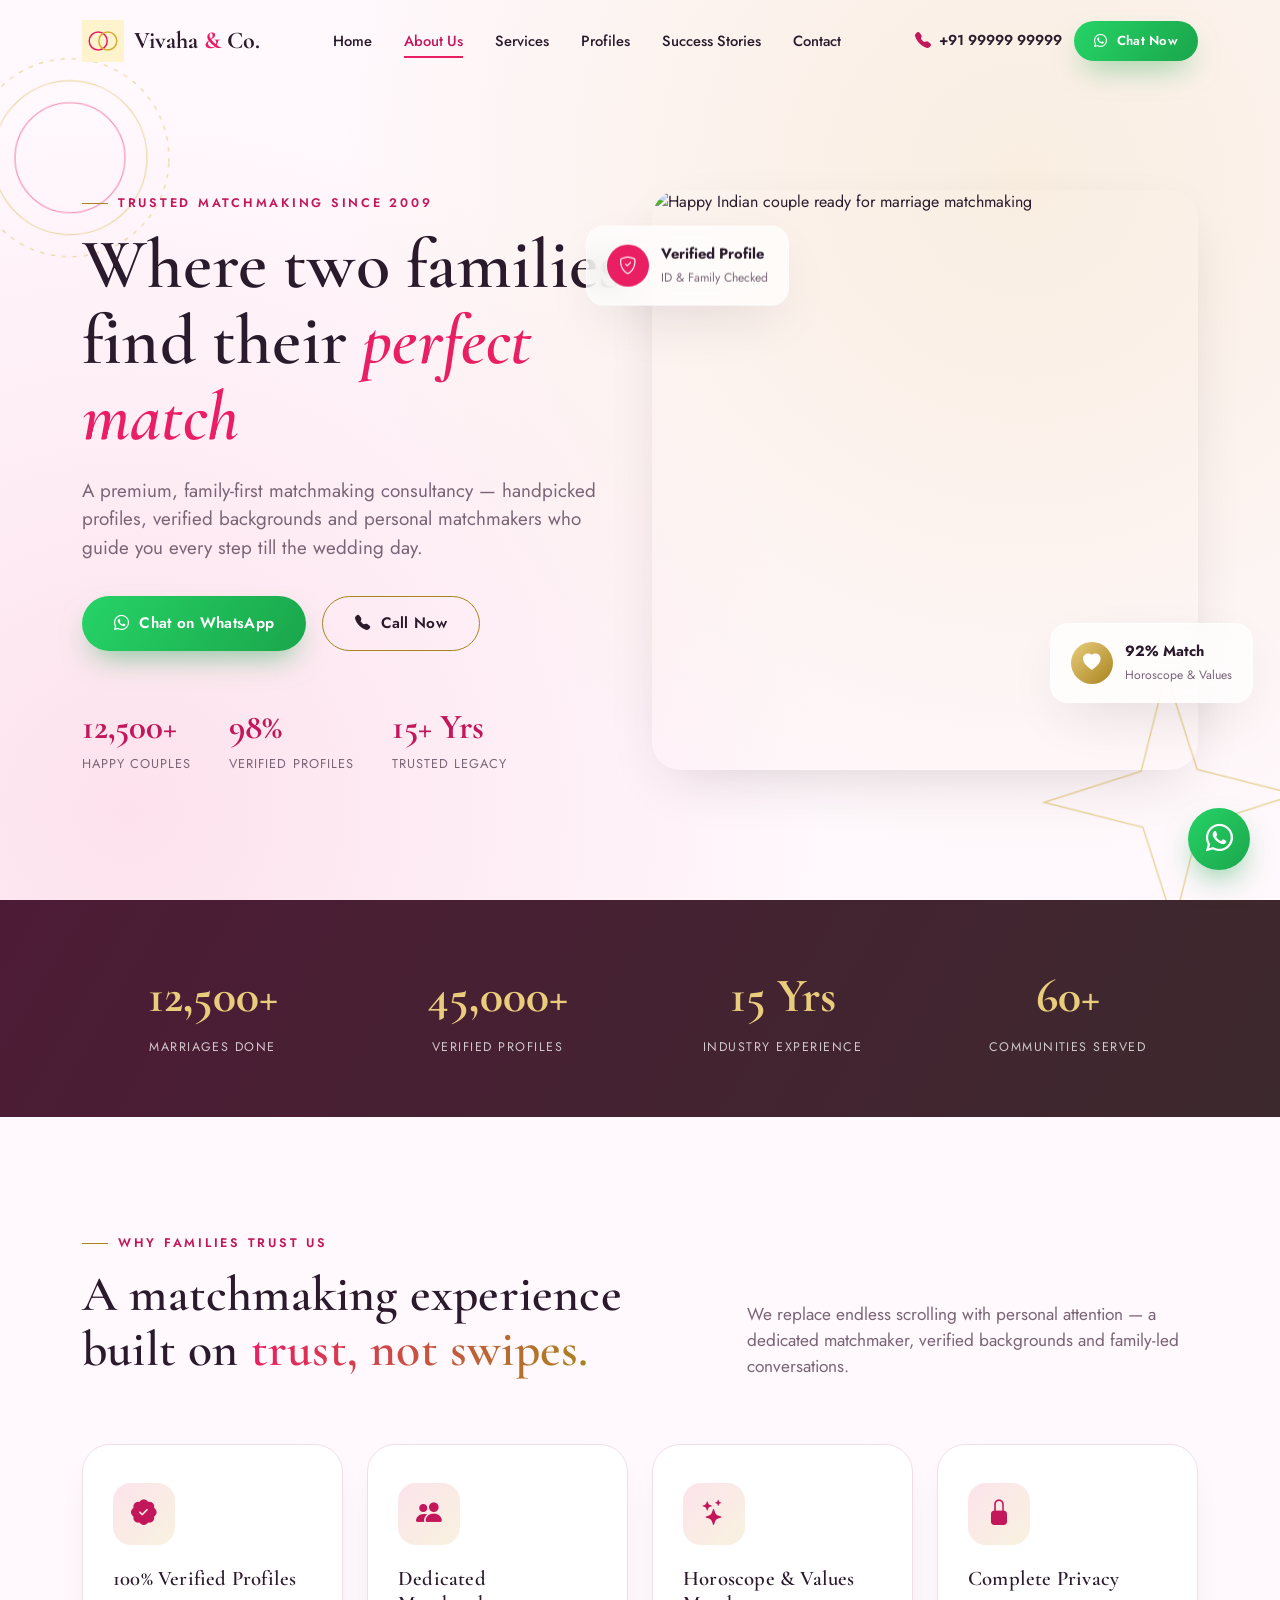
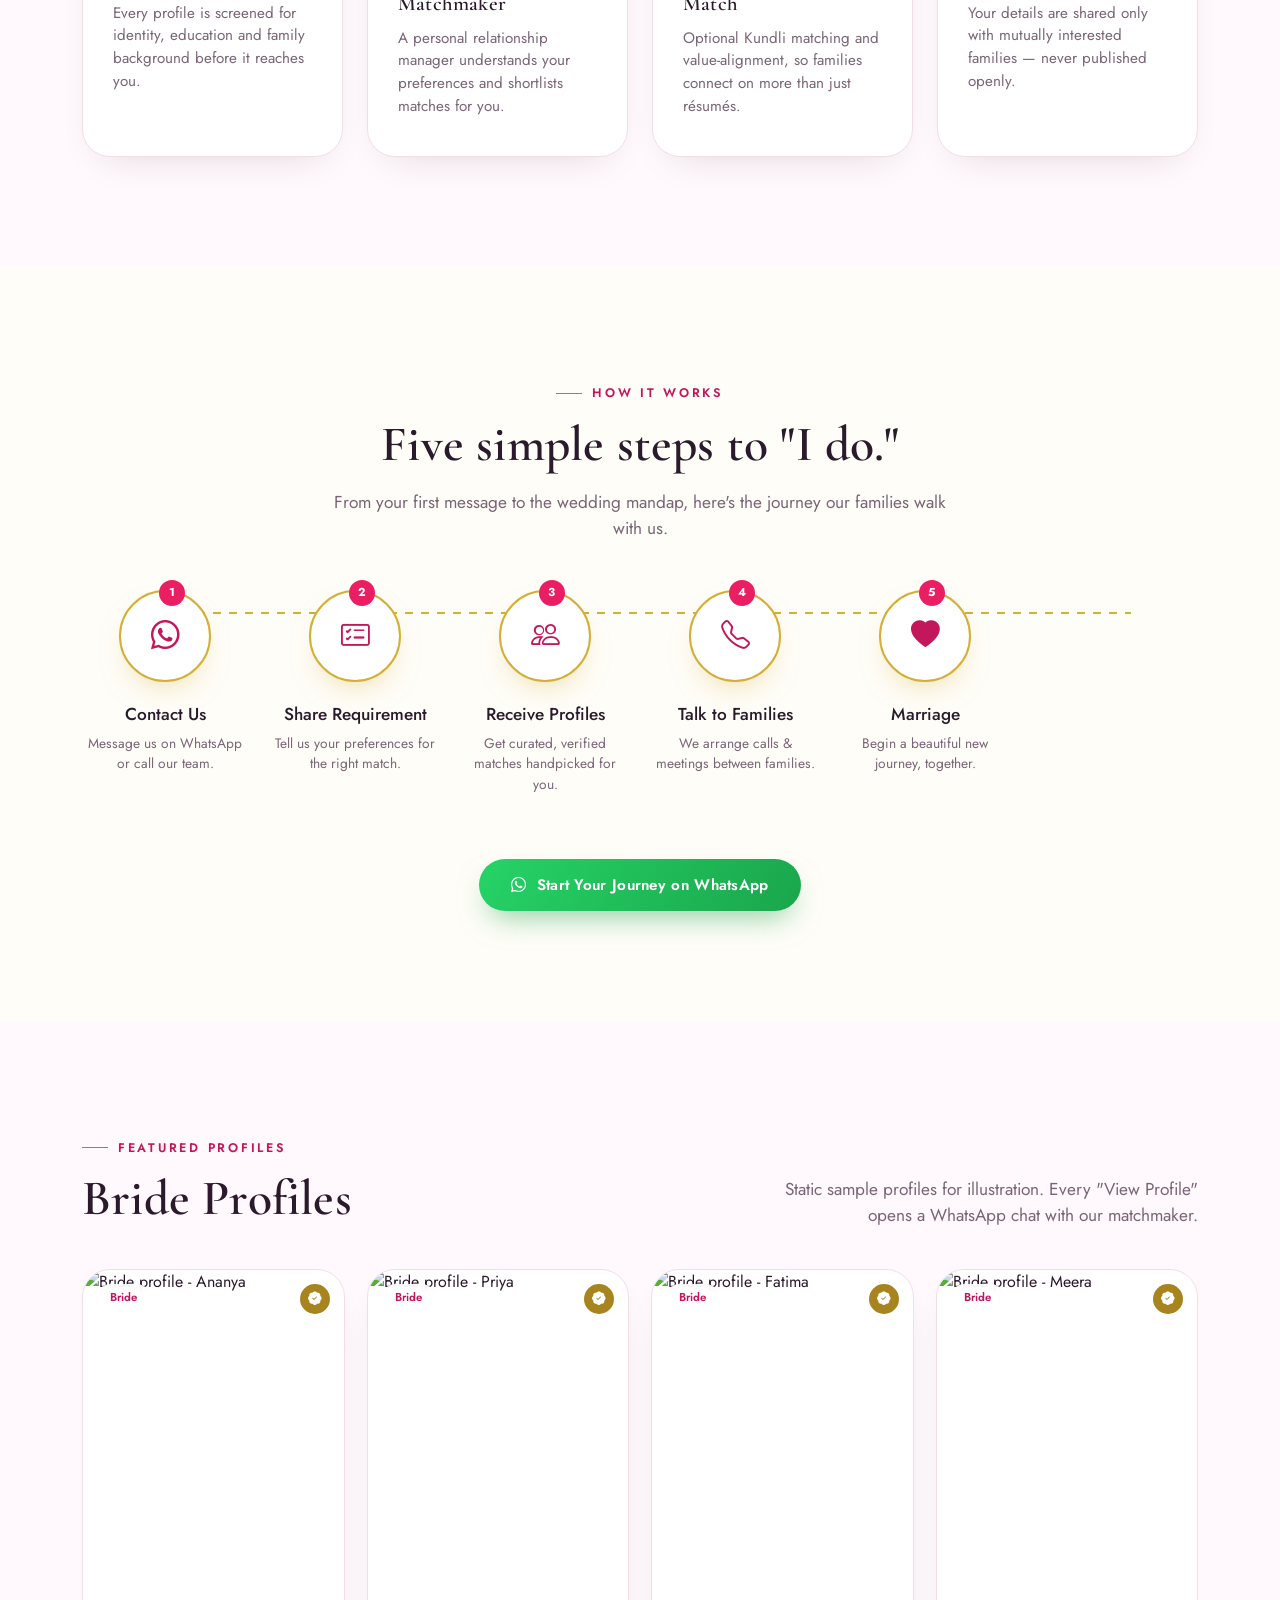
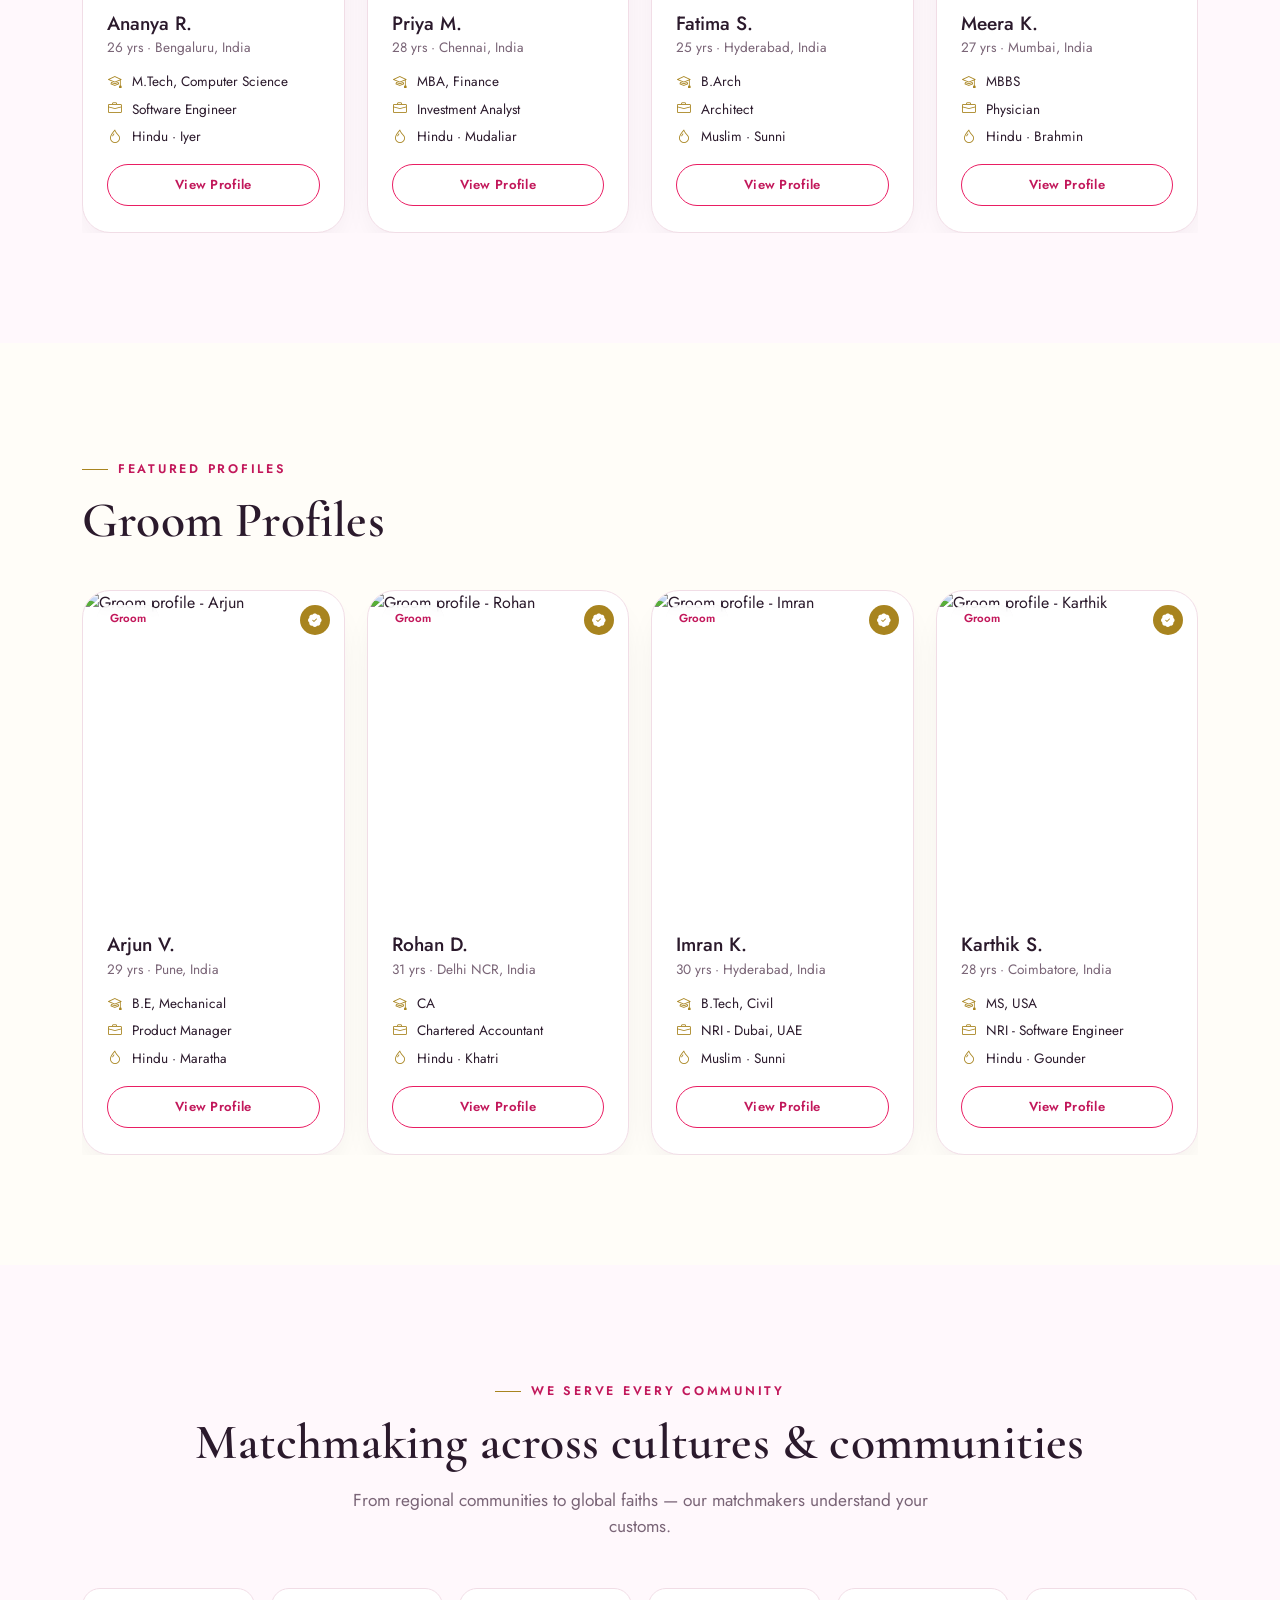
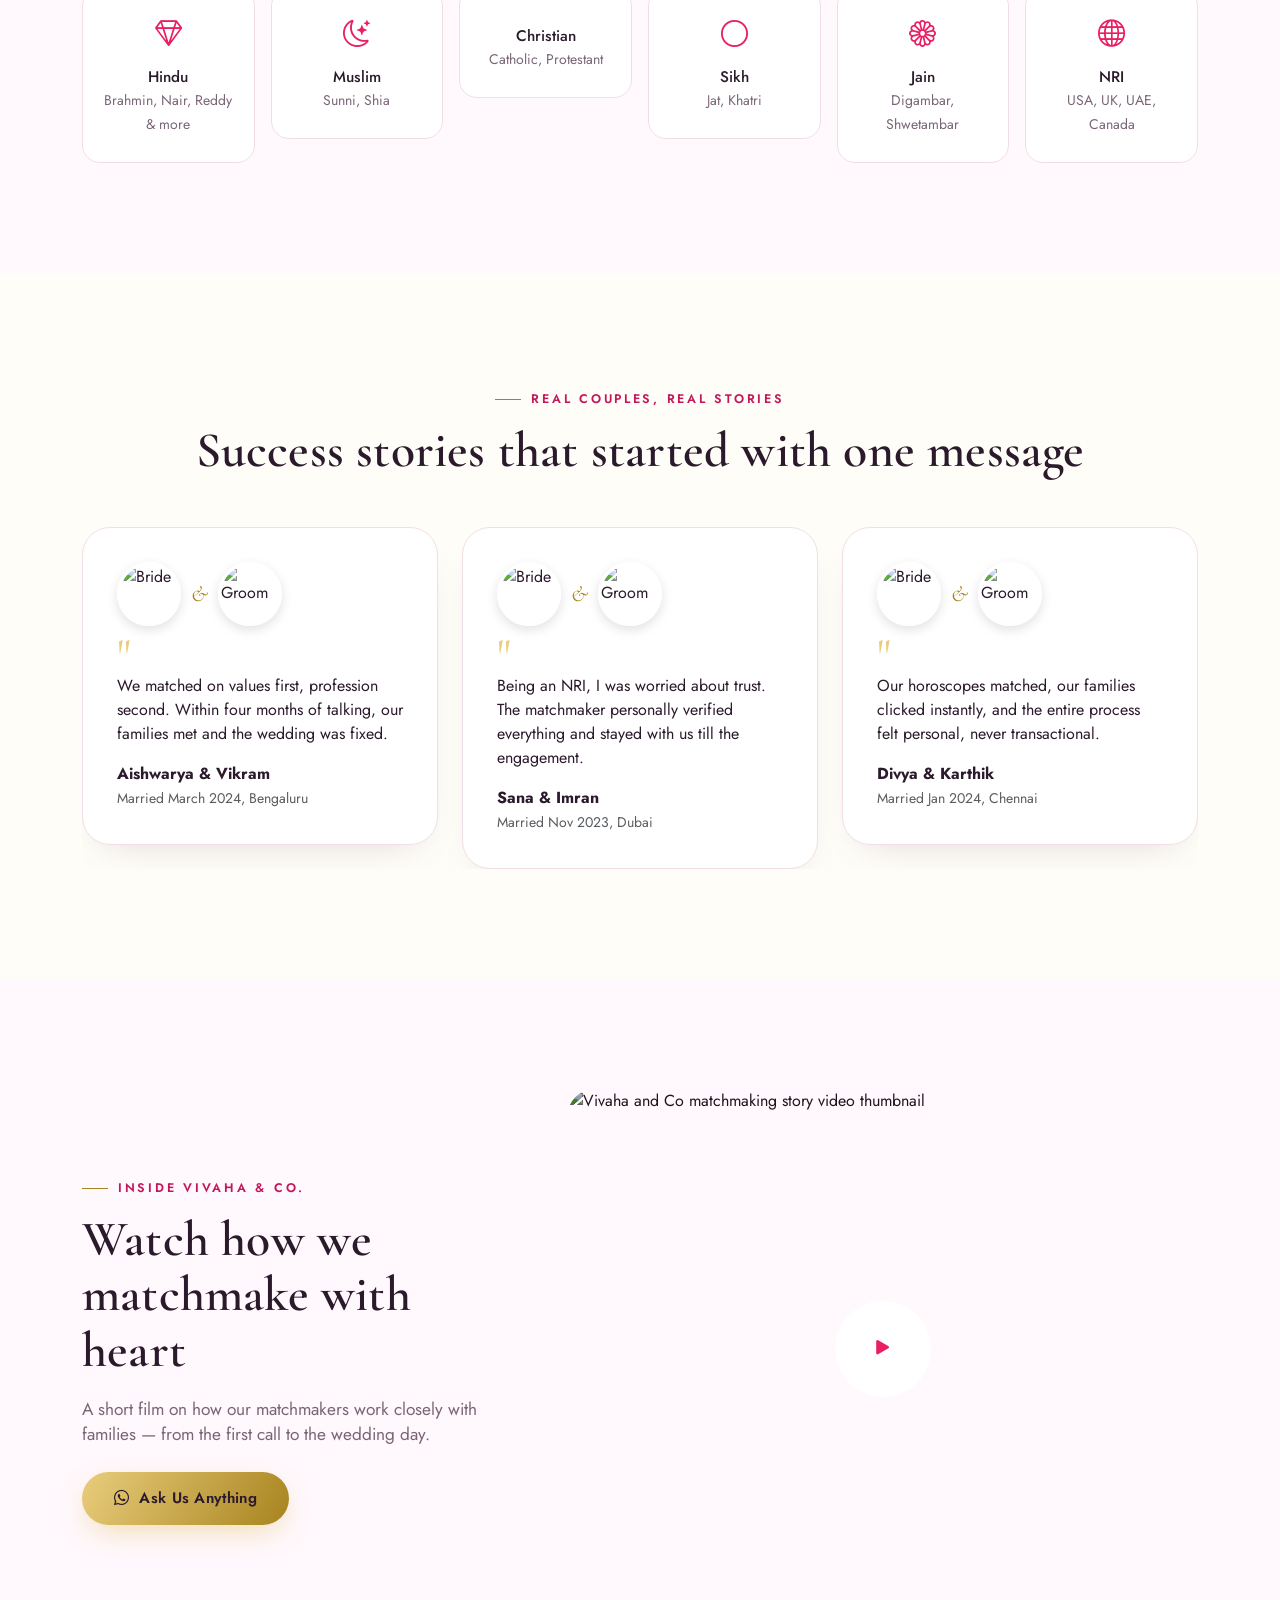
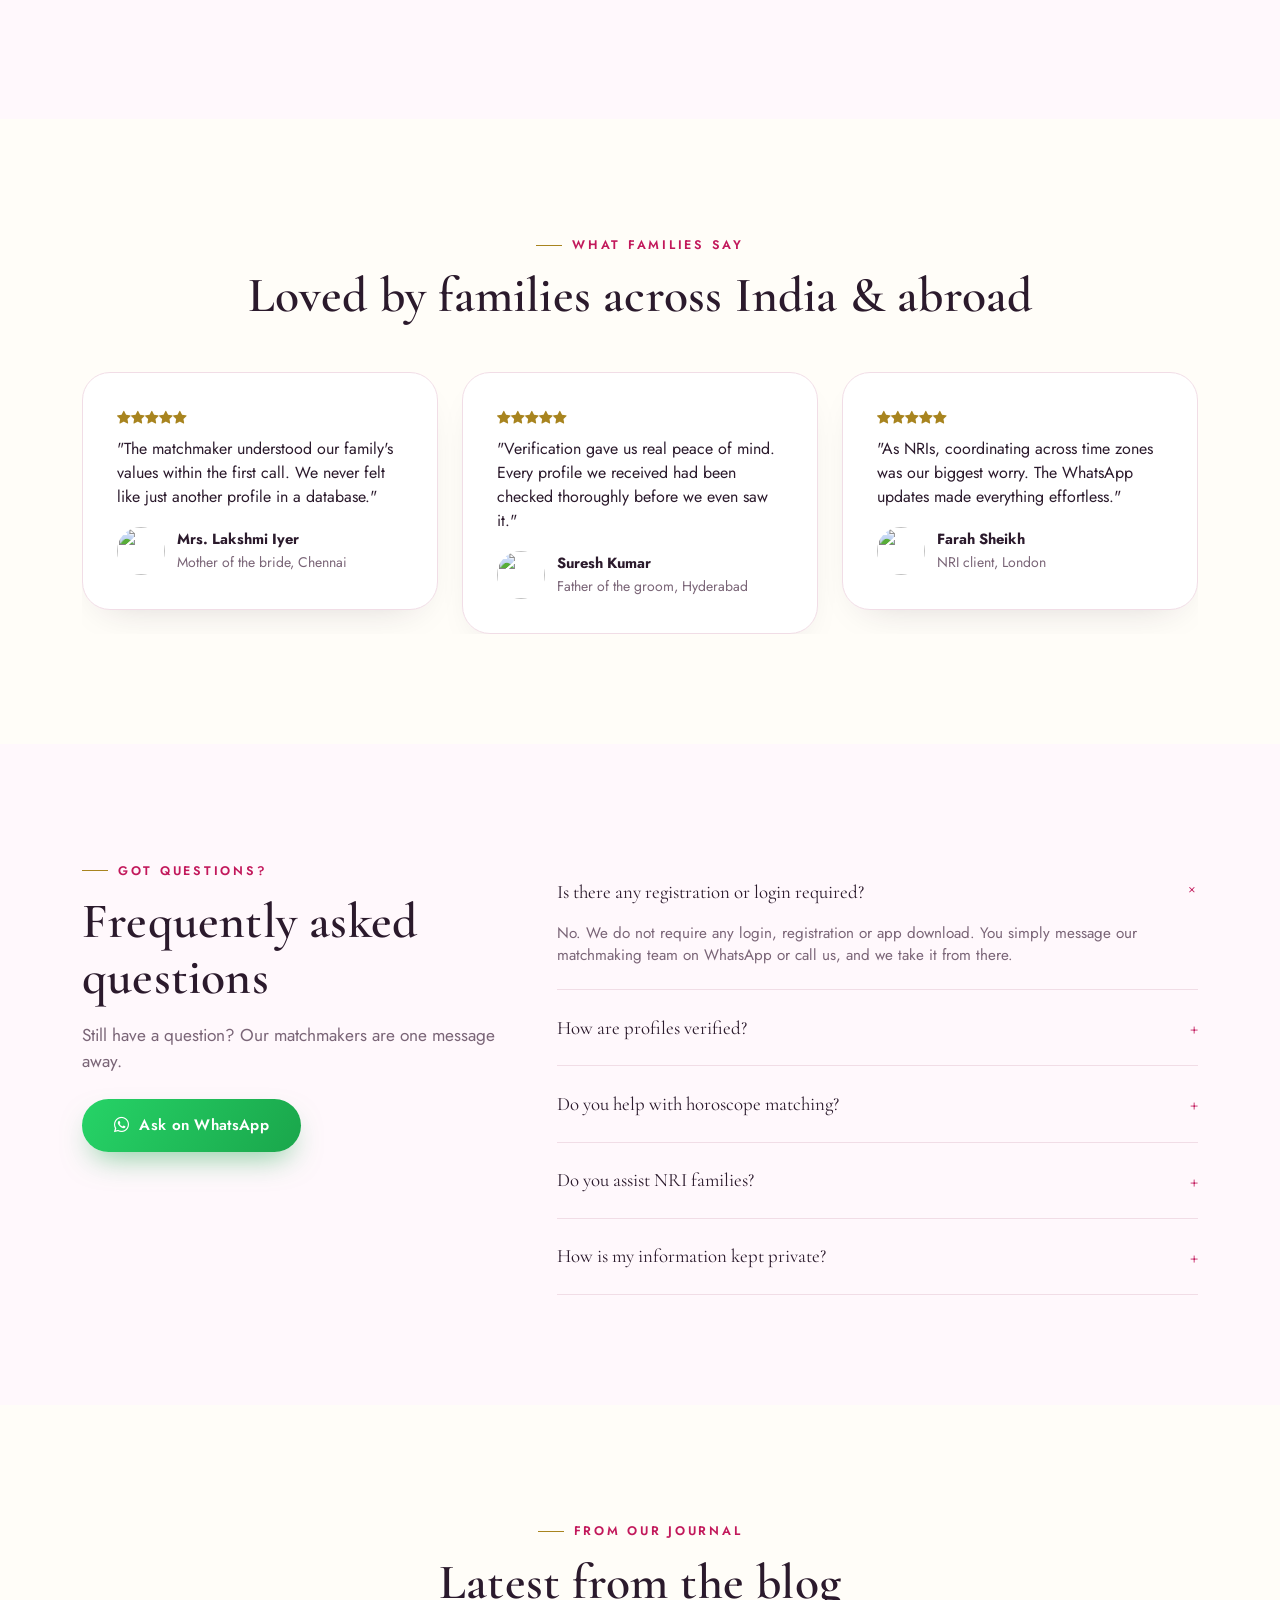
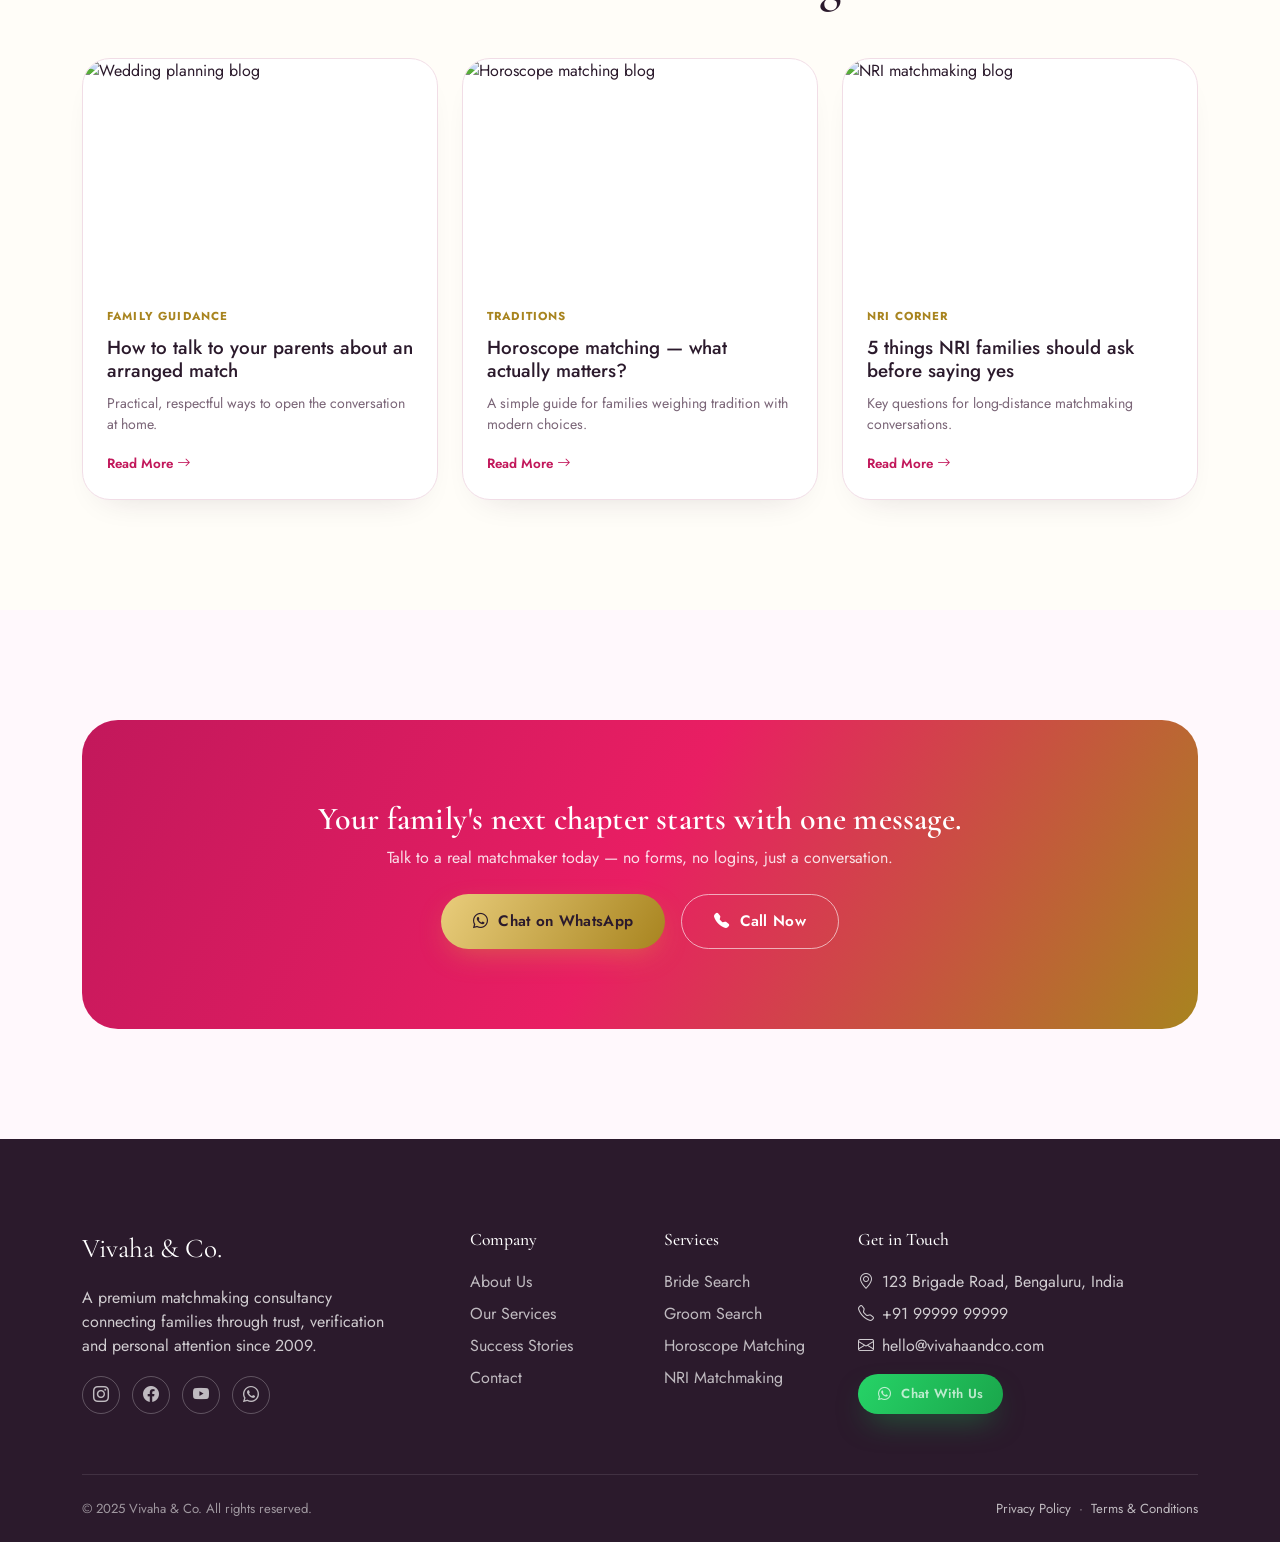
==== commit 184717c3: "Swap active class between Home and About Us links" ====
--- a/index.html
+++ b/index.html
@@ -45,8 +45,8 @@
     </a>
 
     <nav class="nav-links">
-      <a href="index.html" class="active">Home</a>
-      <a href="about.html">About Us</a>
+      <a href="index.html">Home</a>
+      <a href="about.html" class="active">About Us</a>
       <a href="services.html">Services</a>
       <a href="index.html#profiles">Profiles</a>
       <a href="index.html#stories">Success Stories</a>
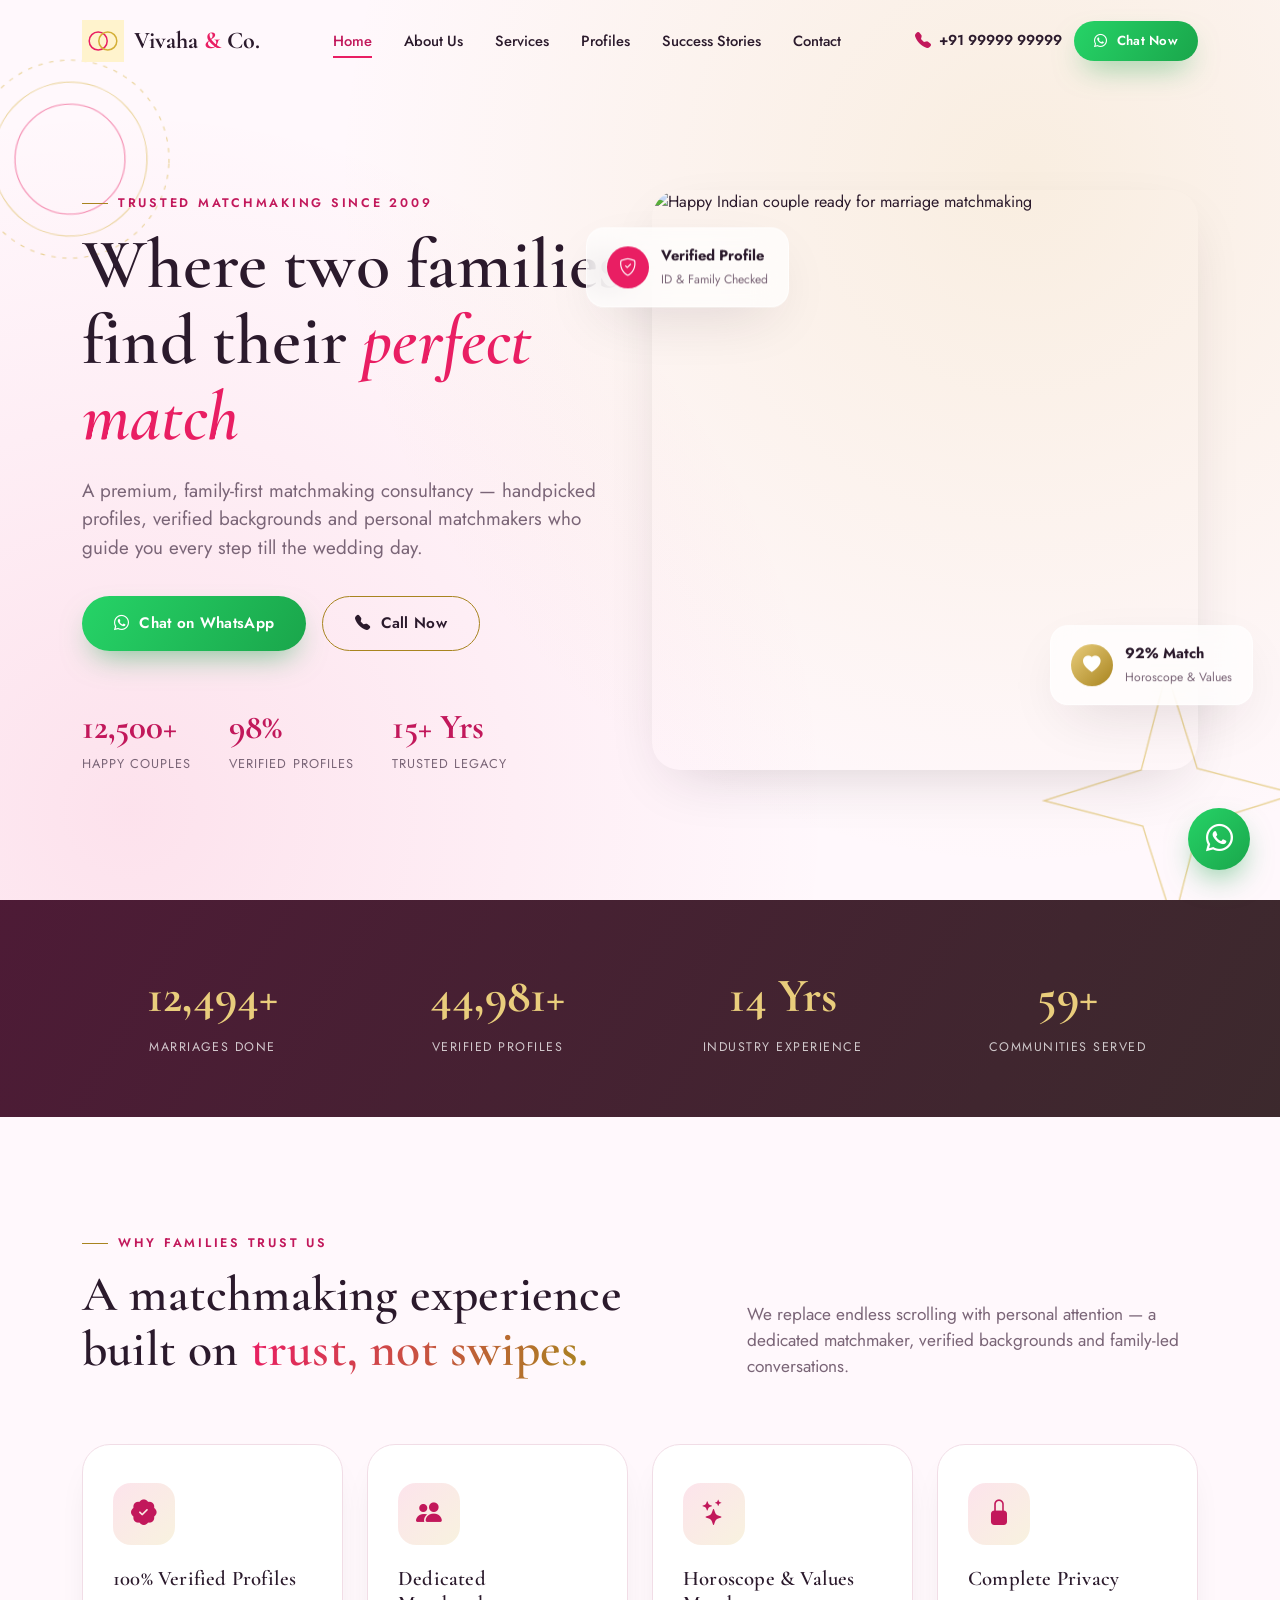
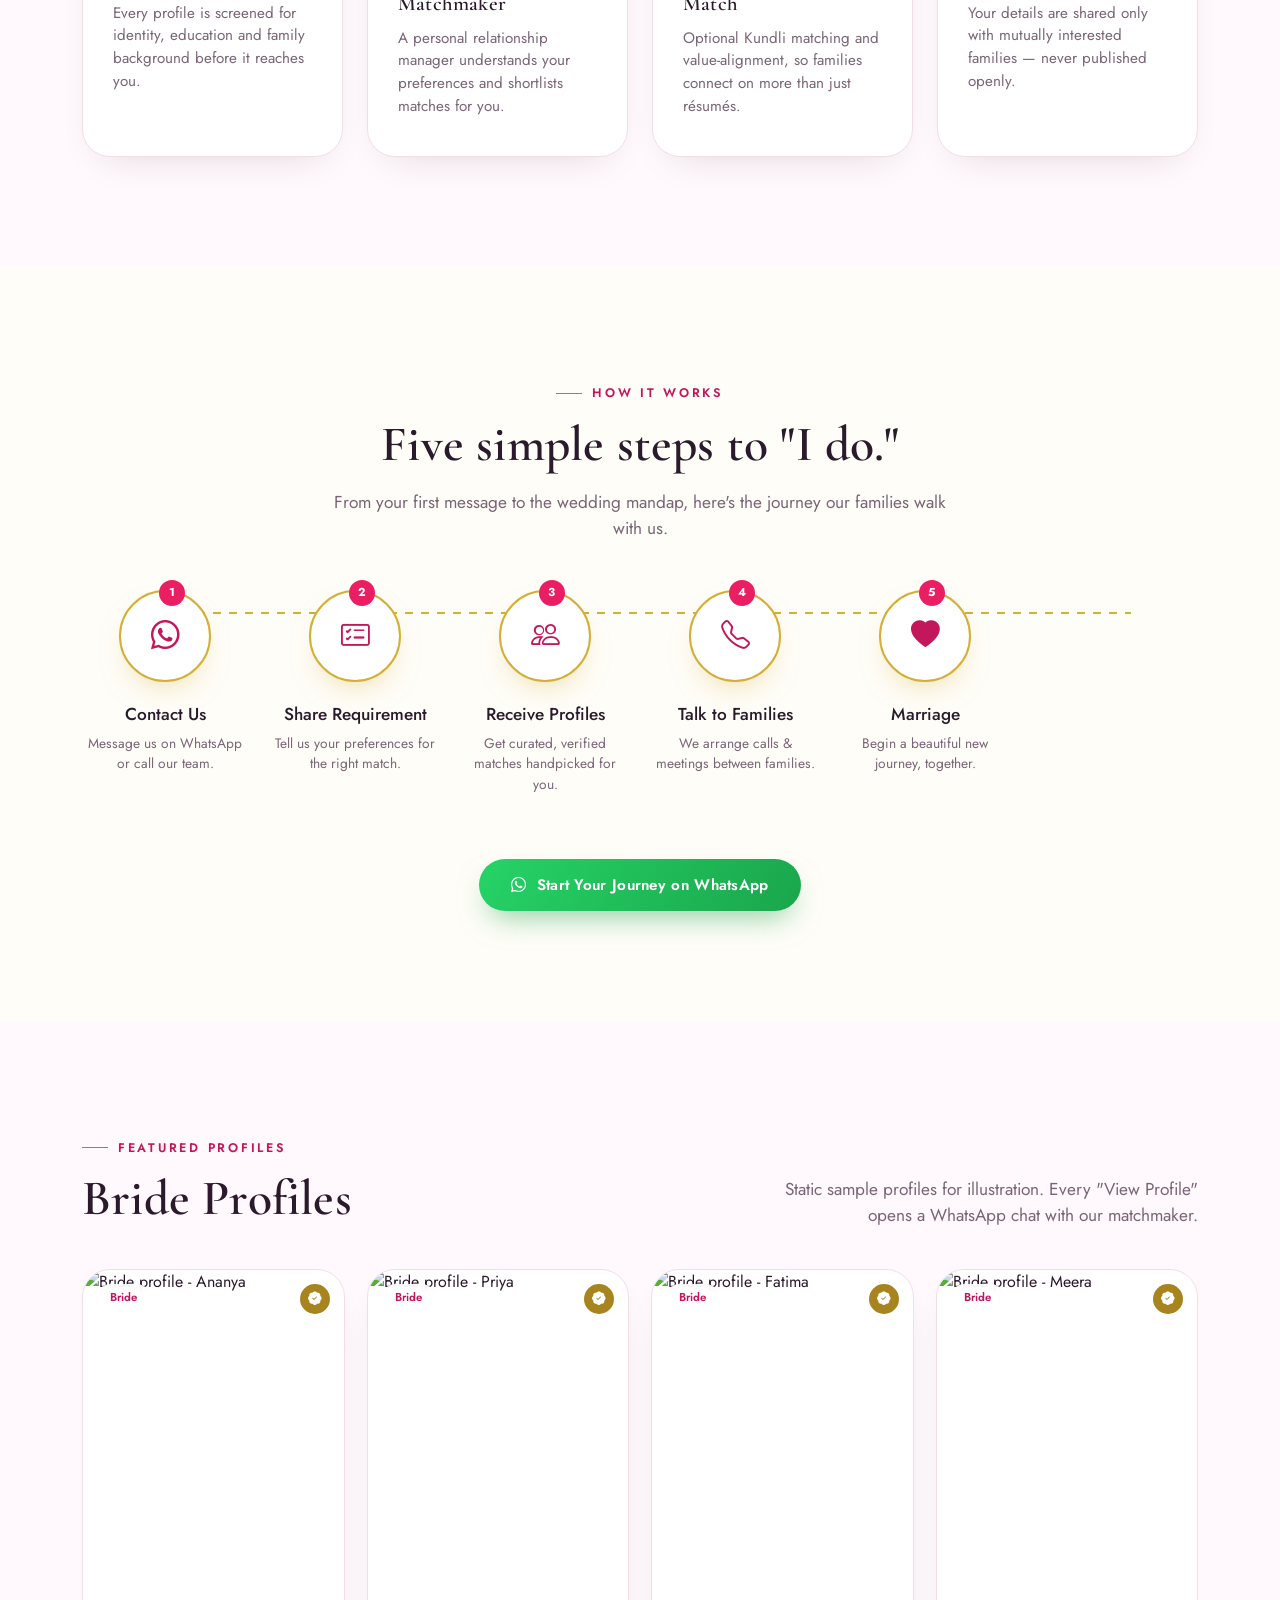
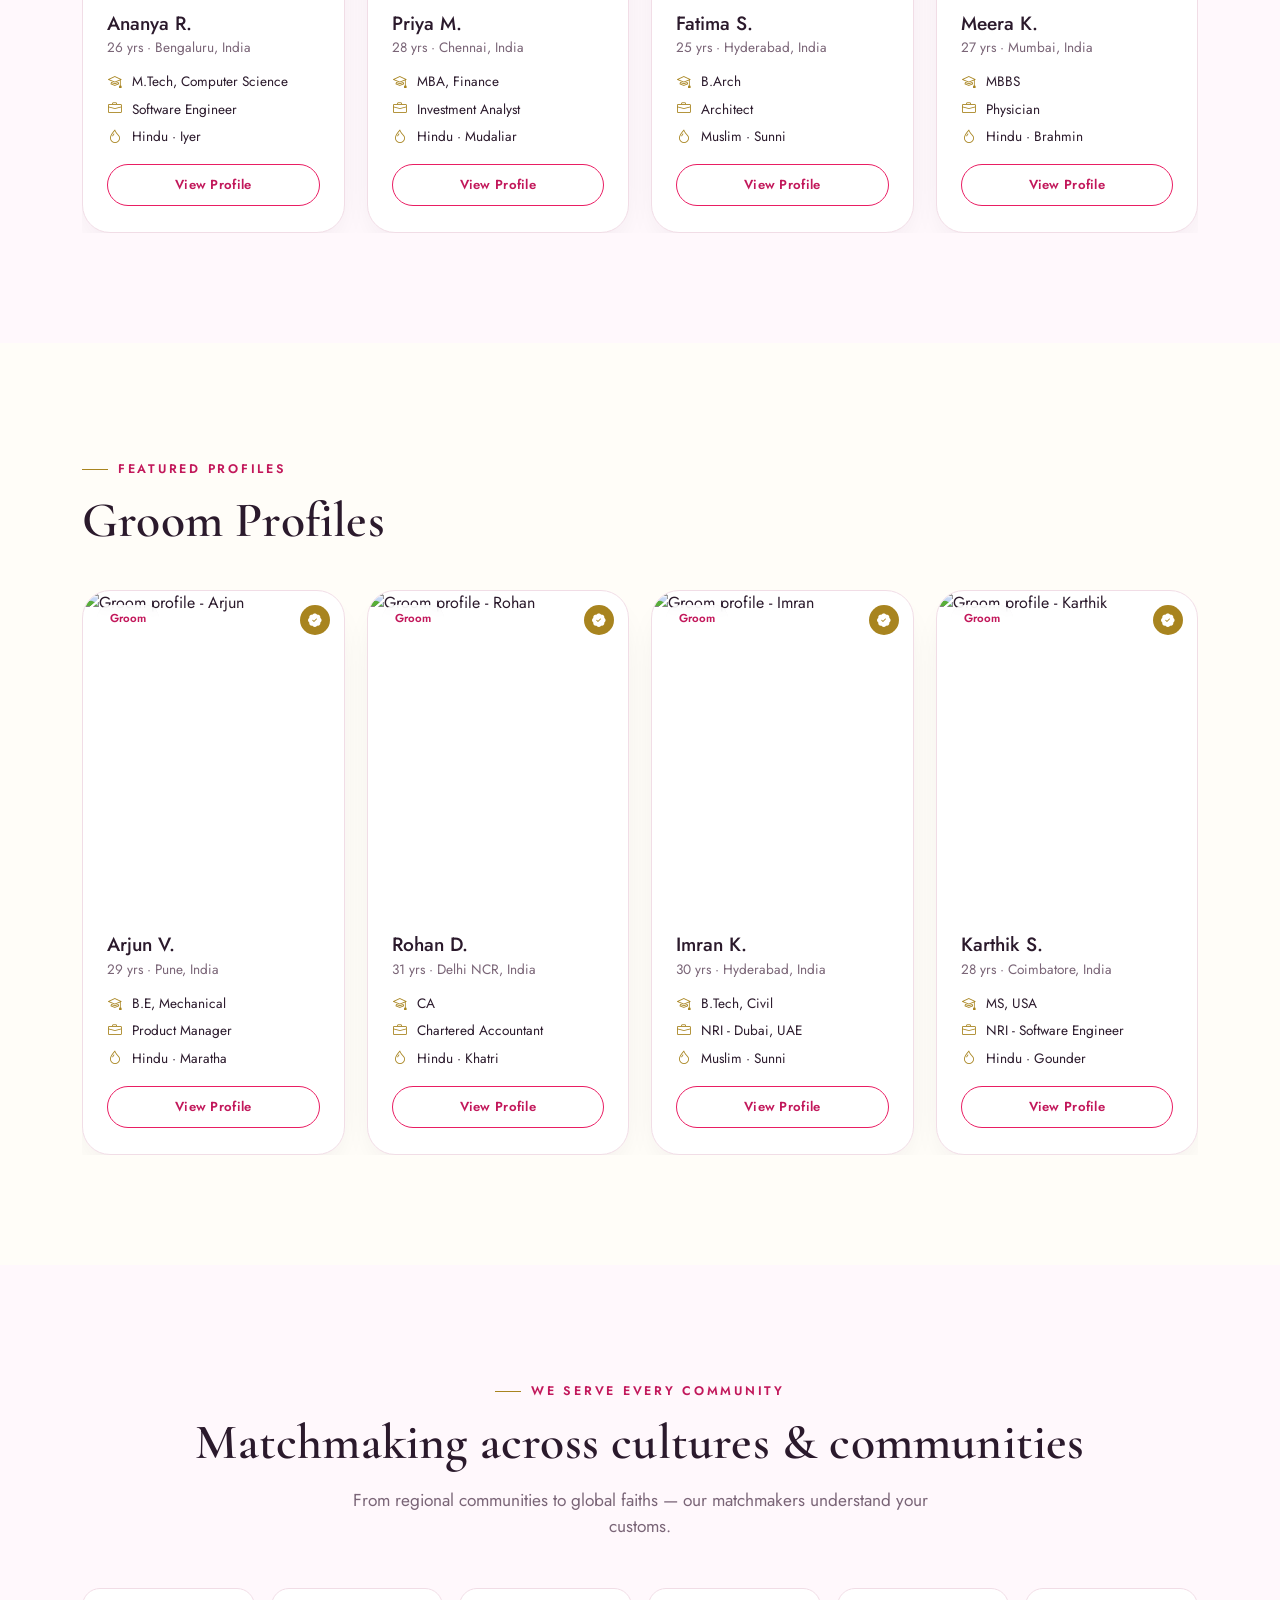
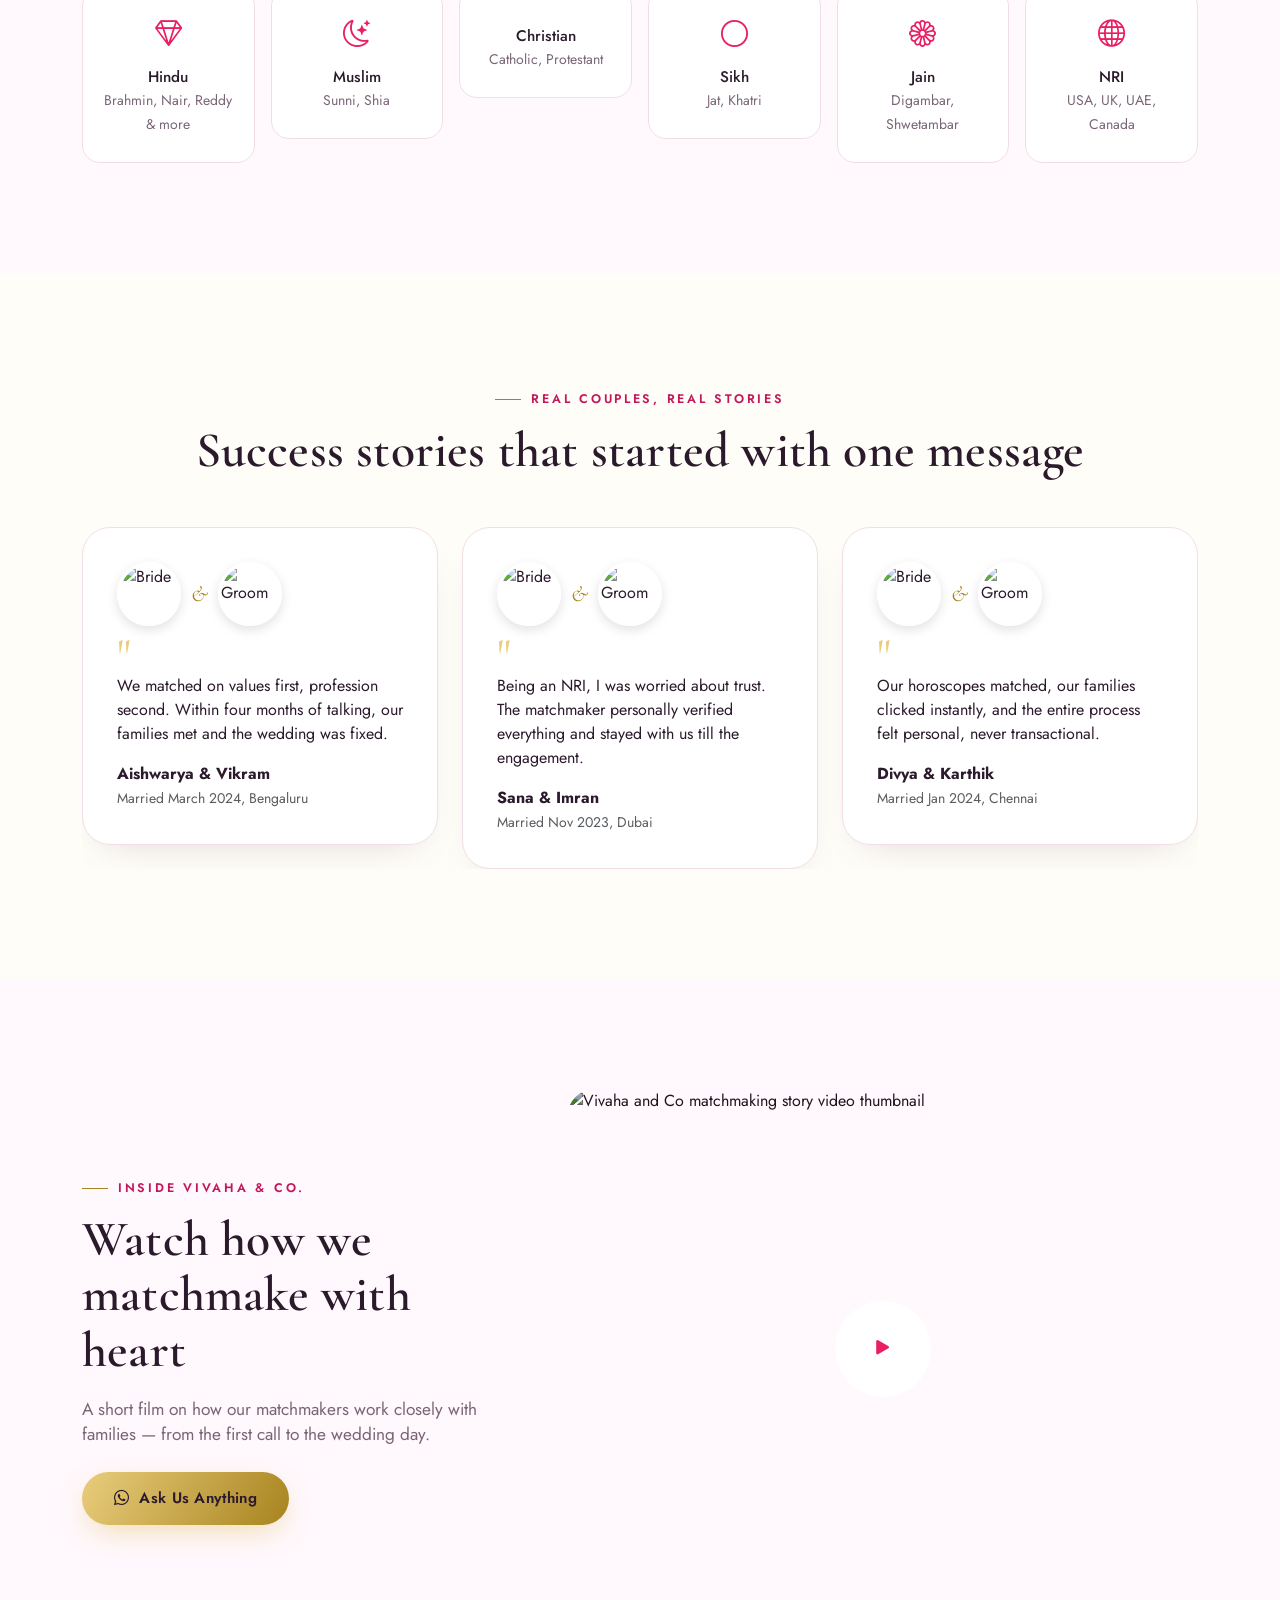
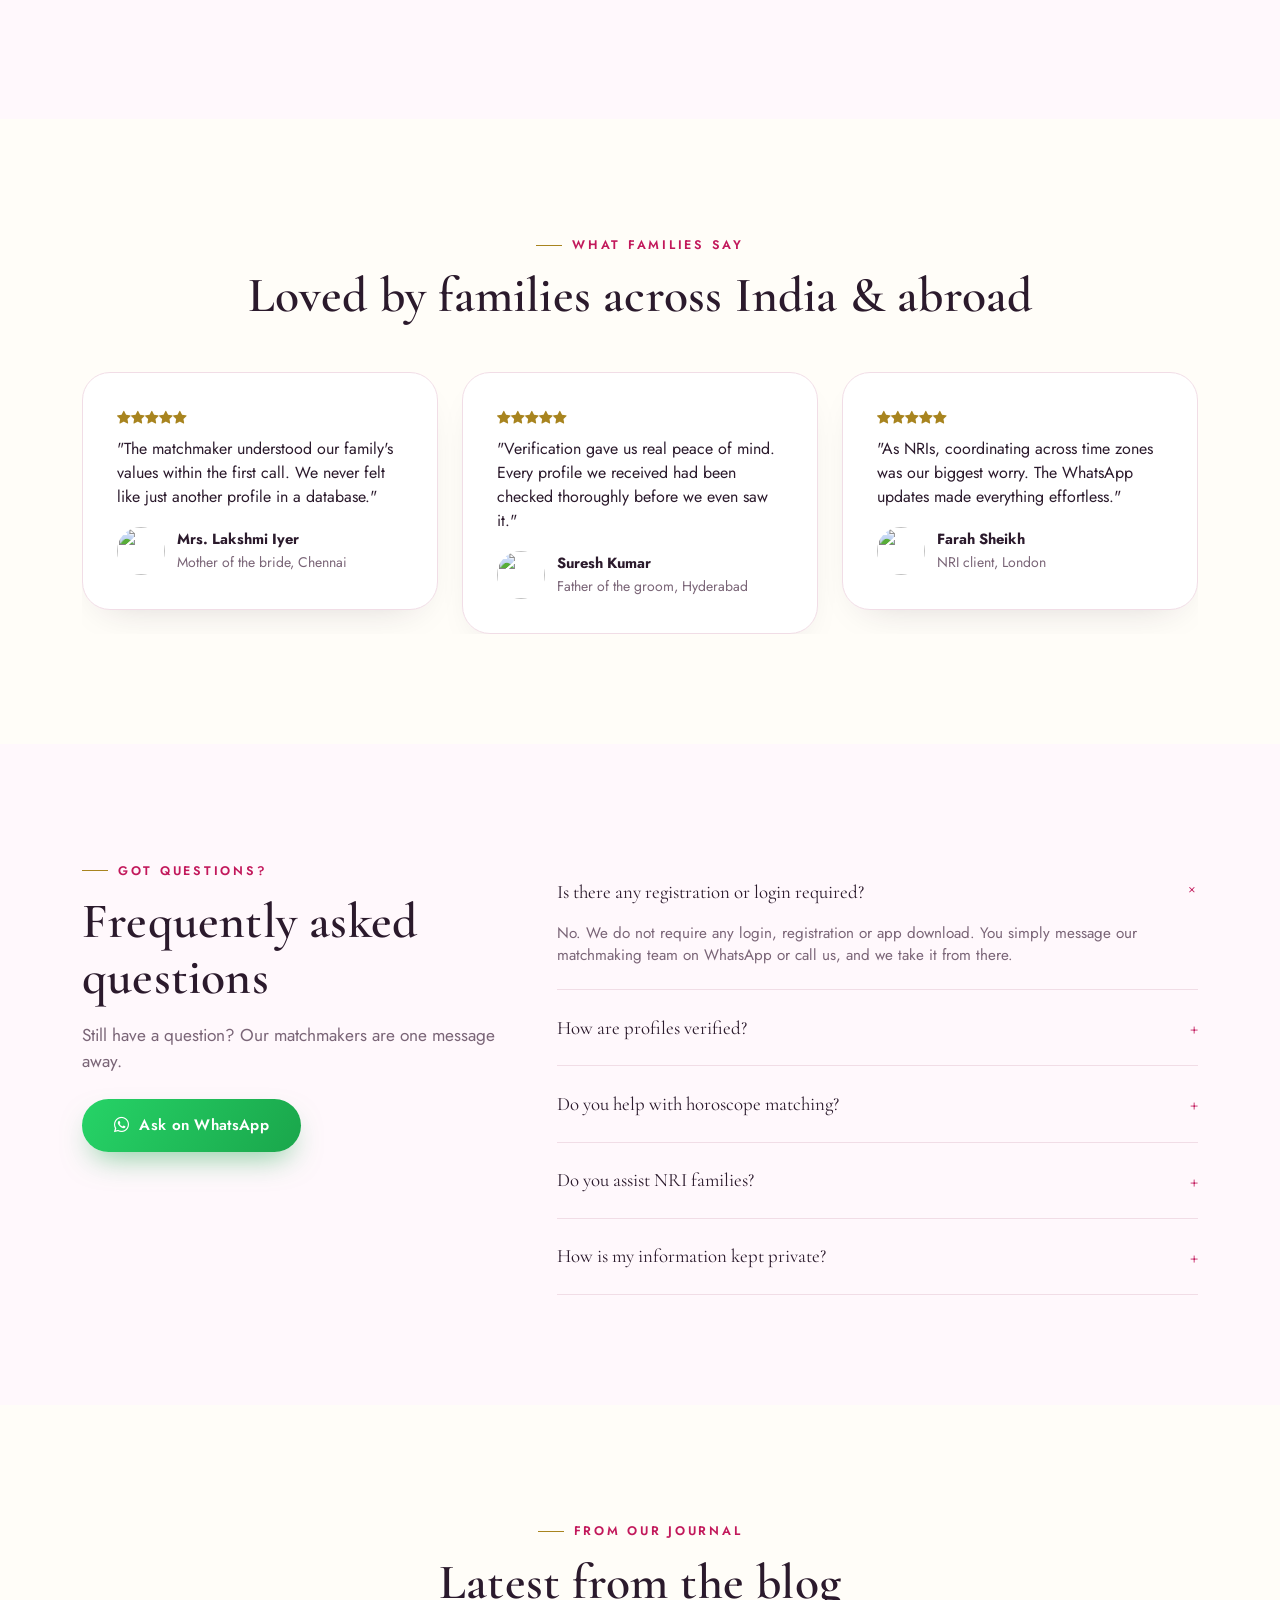
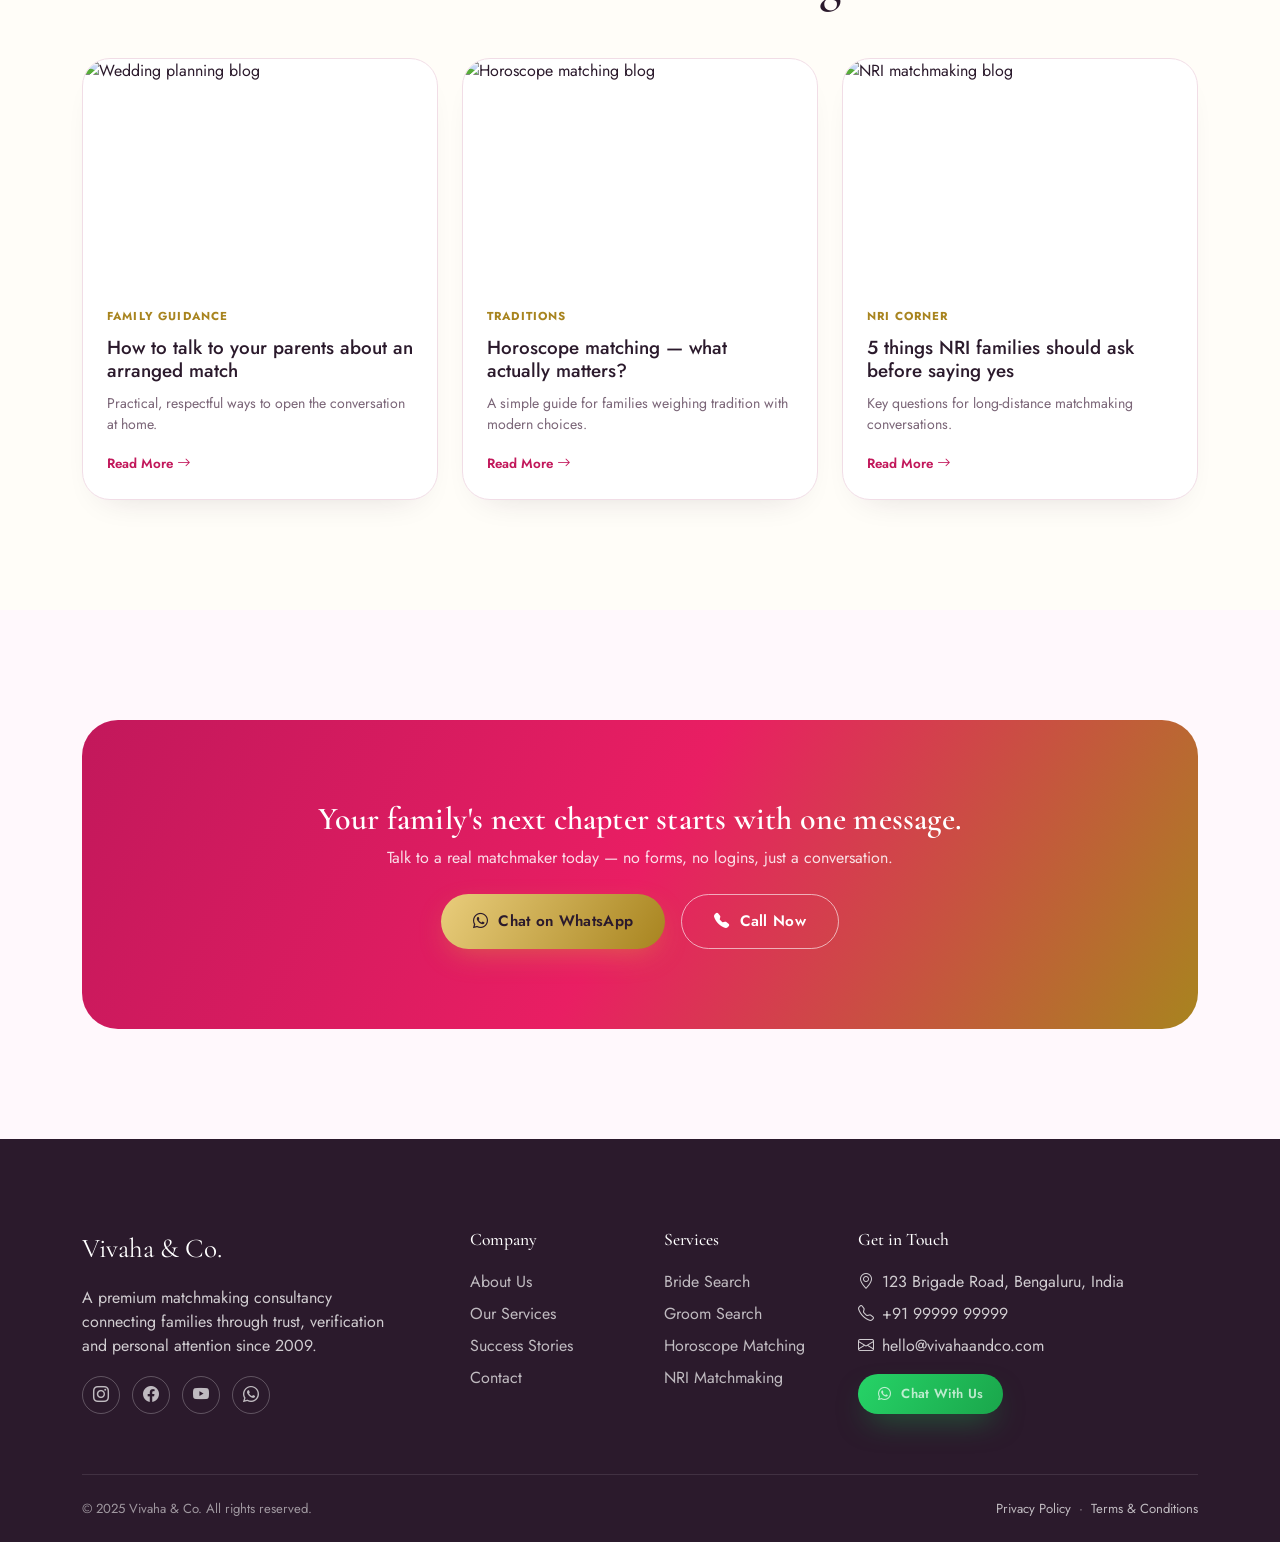
==== commit b4bda264: "Update navigation links for active state" ====
--- a/index.html
+++ b/index.html
@@ -45,8 +45,8 @@
     </a>
 
     <nav class="nav-links">
-      <a href="index.html">Home</a>
-      <a href="about.html" class="active">About Us</a>
+      <a href="index.html" class="active">Home</a>
+      <a href="about.html">About Us</a>
       <a href="services.html">Services</a>
       <a href="index.html#profiles">Profiles</a>
       <a href="index.html#stories">Success Stories</a>
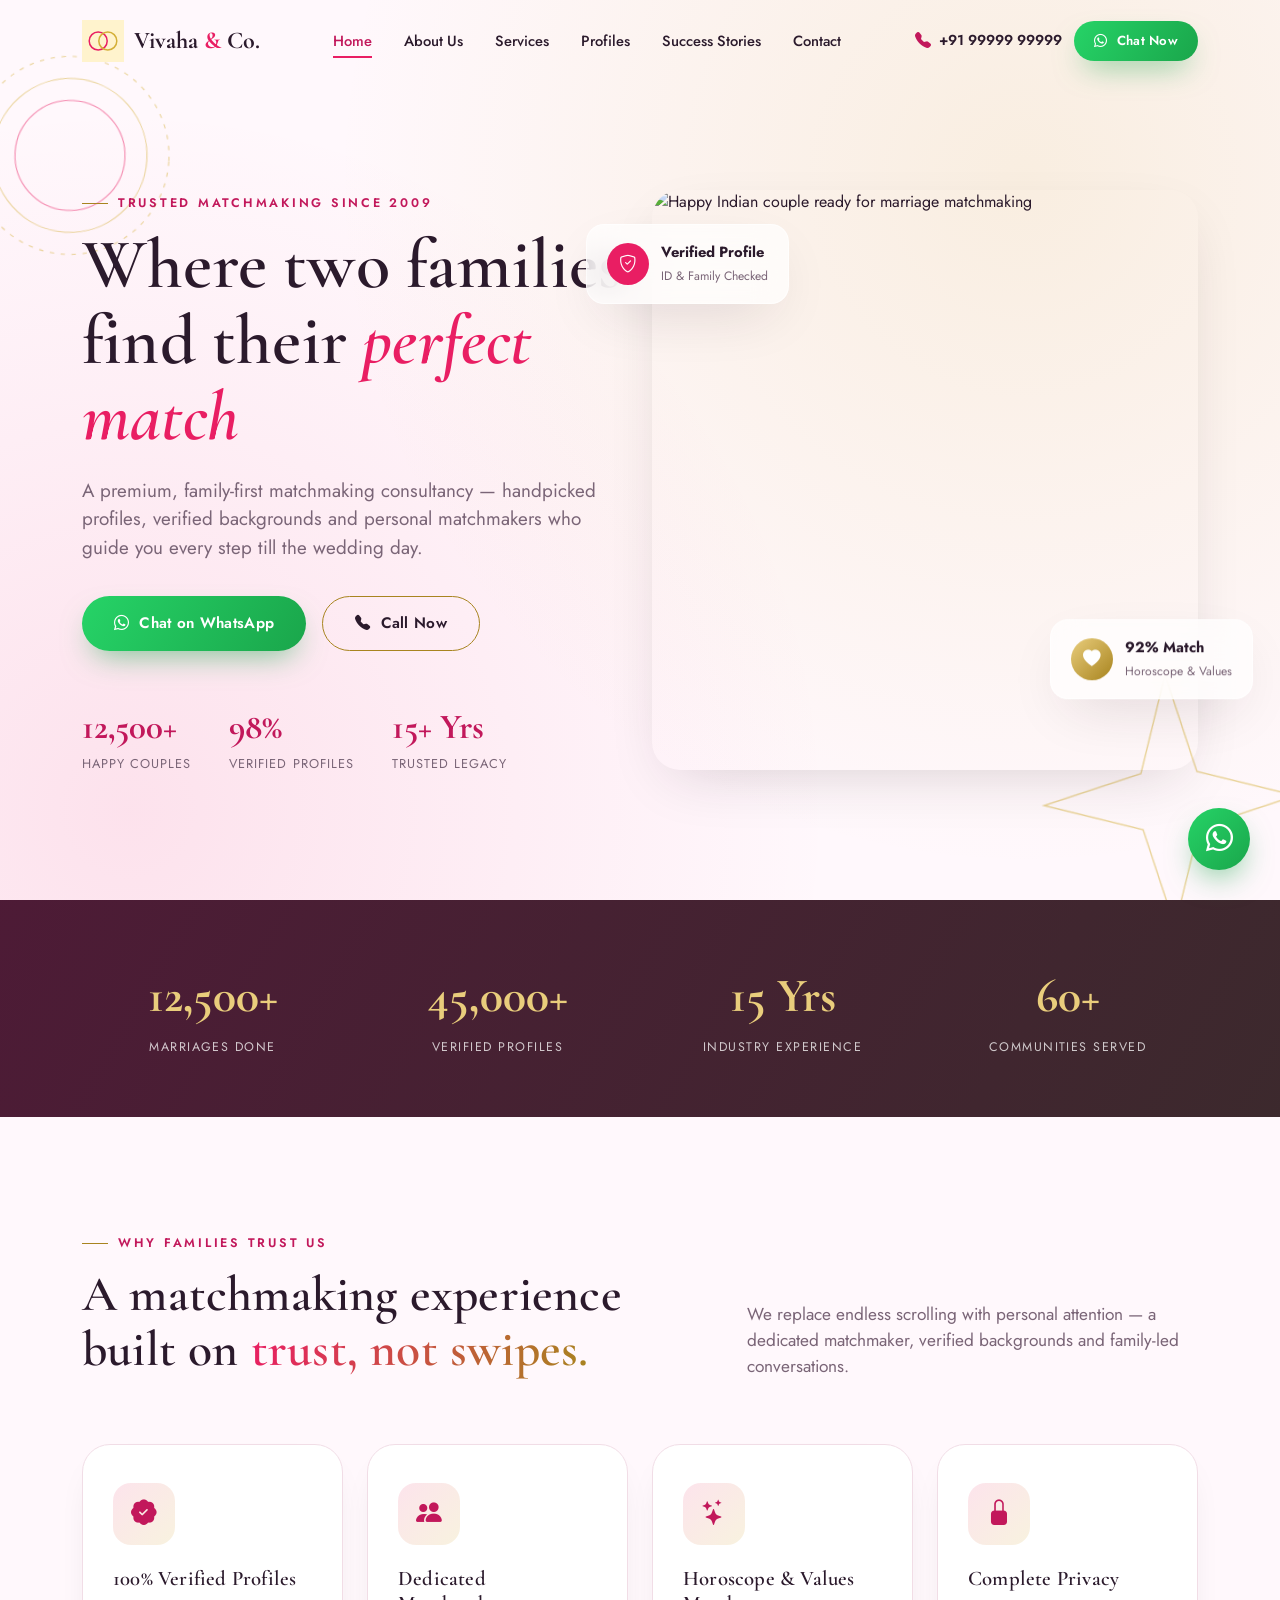
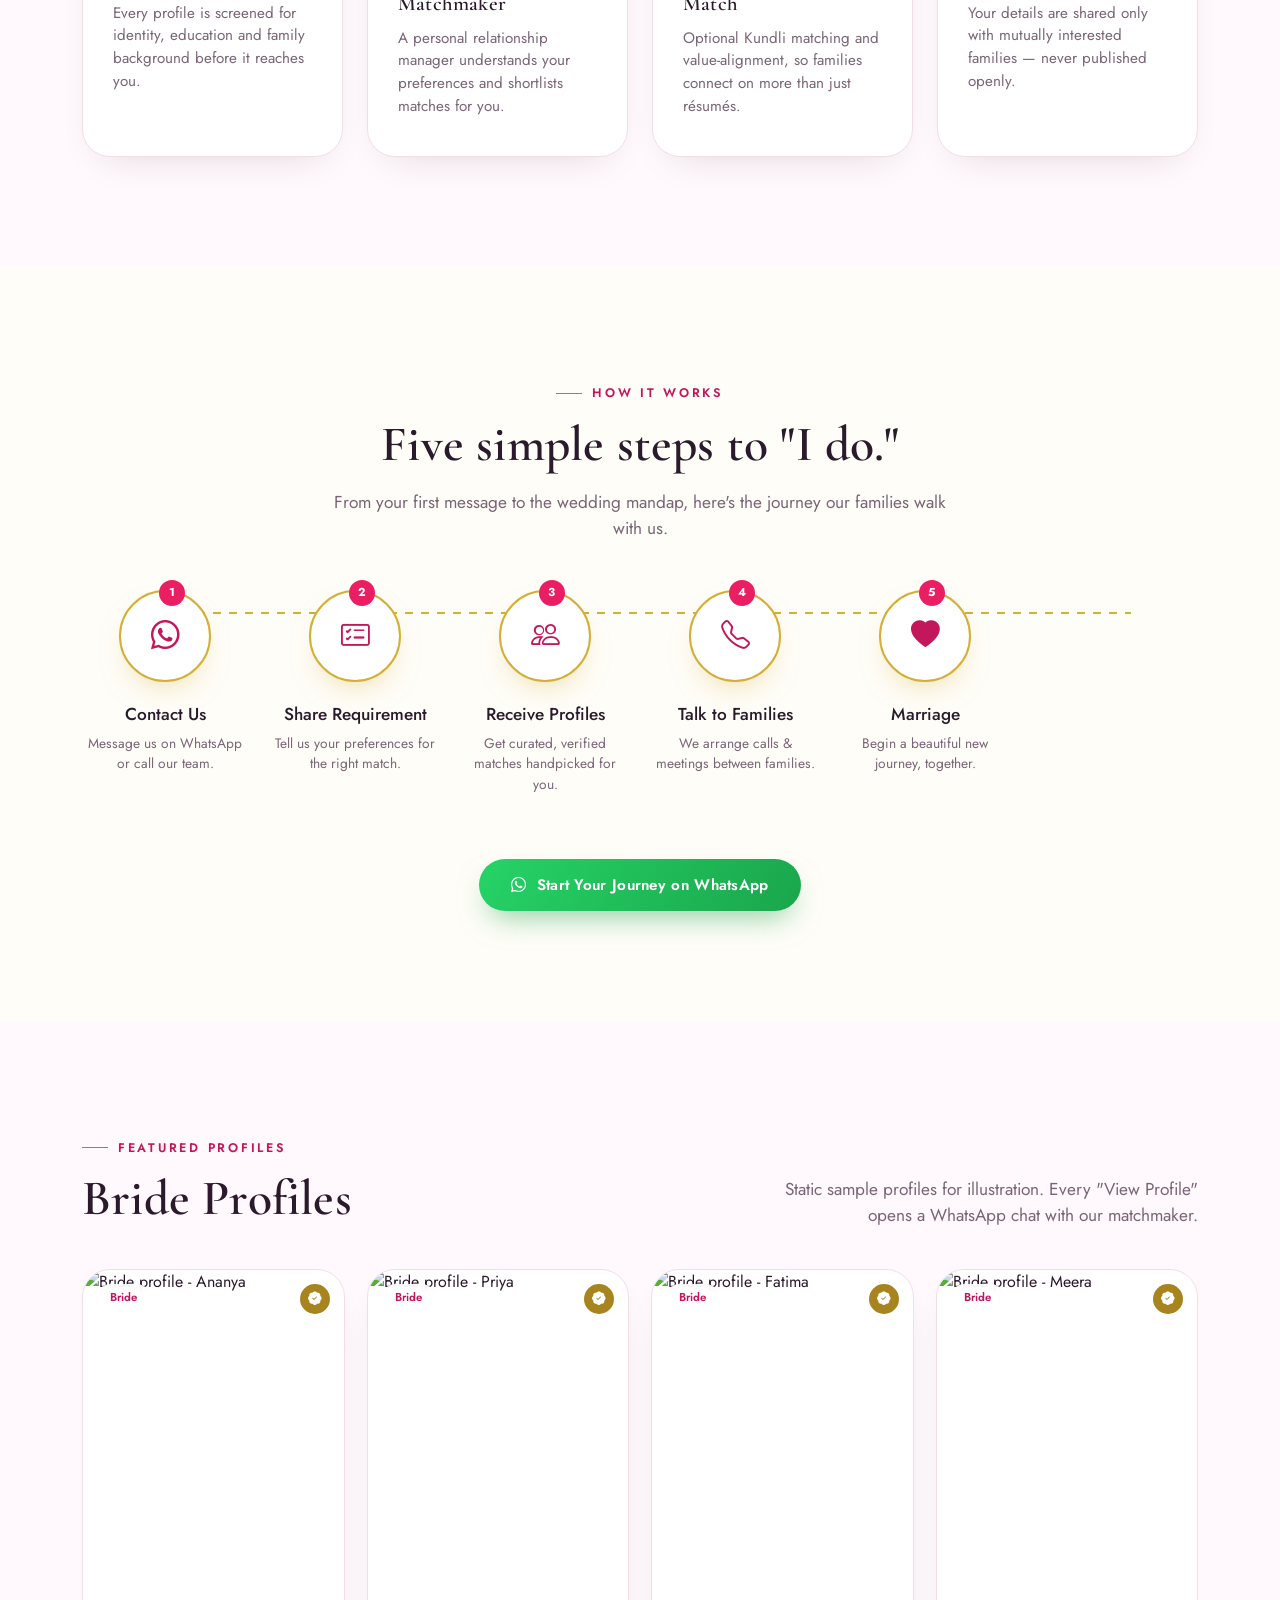
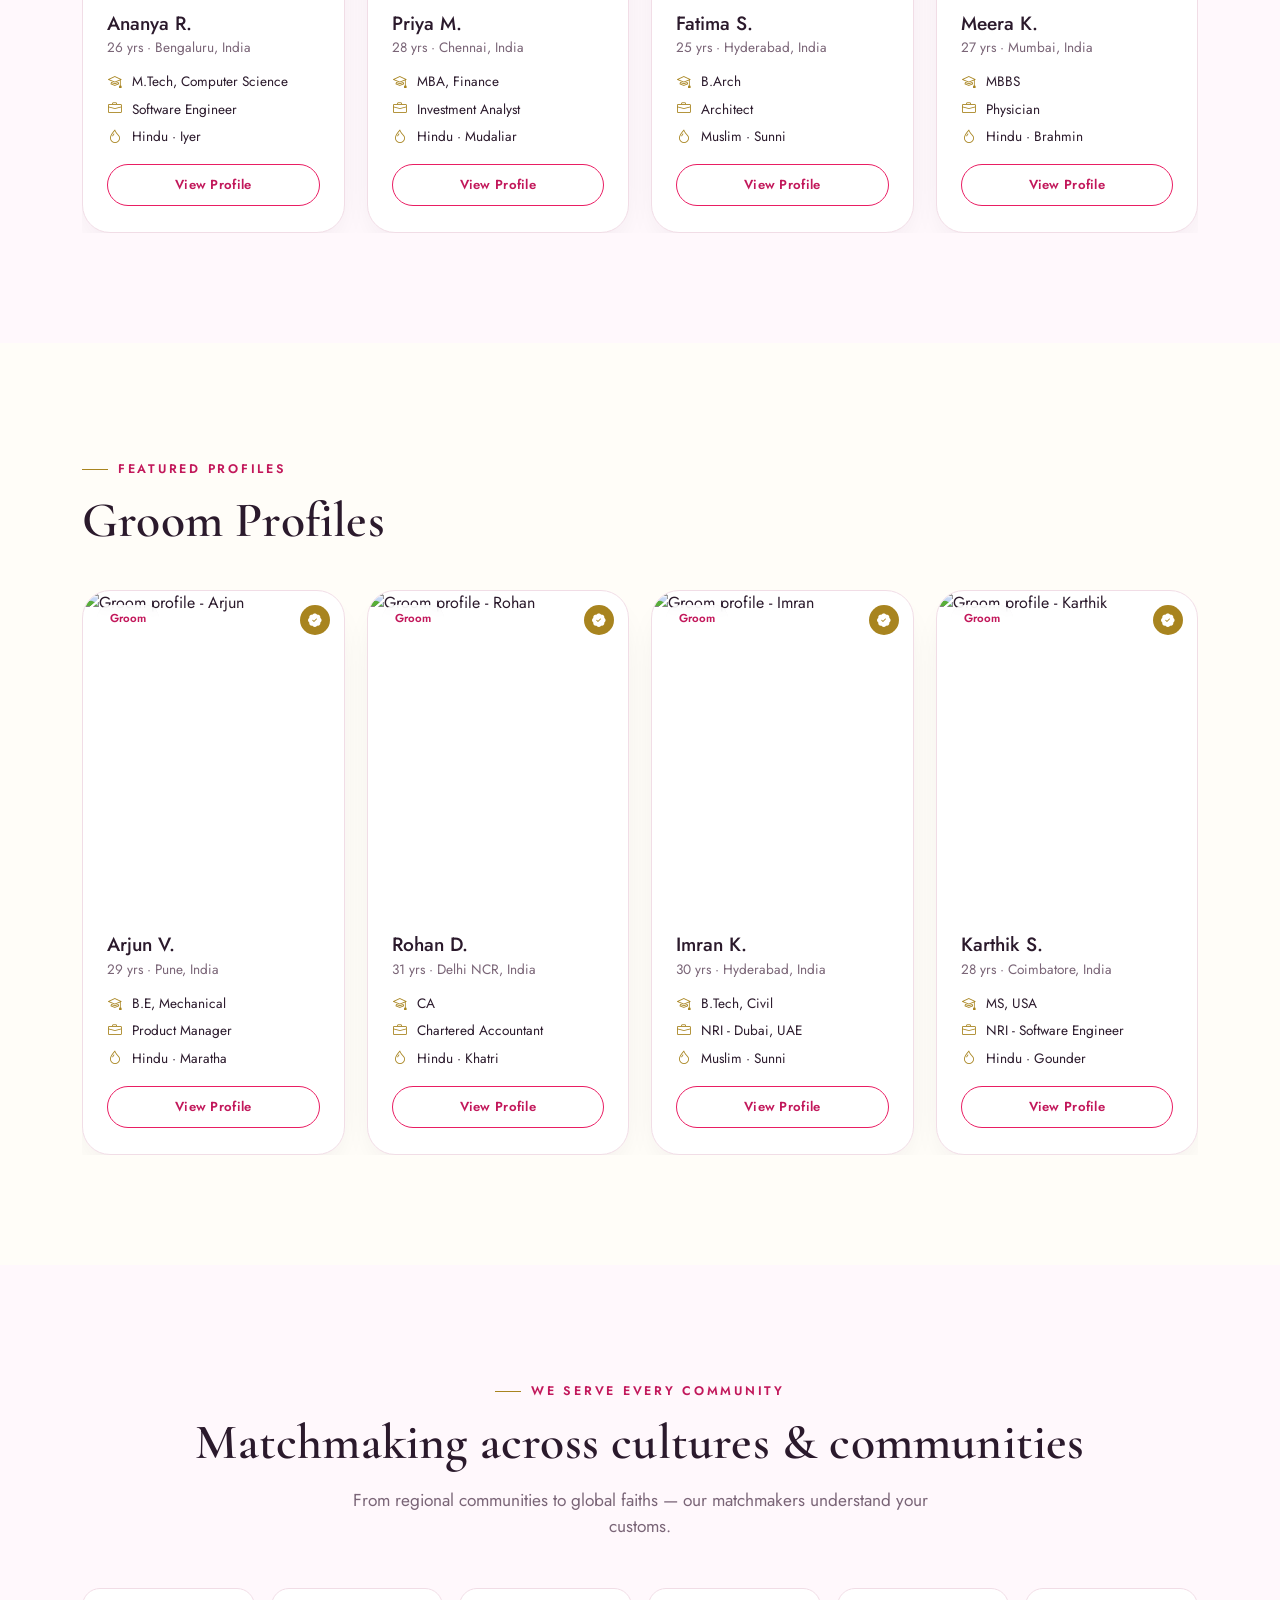
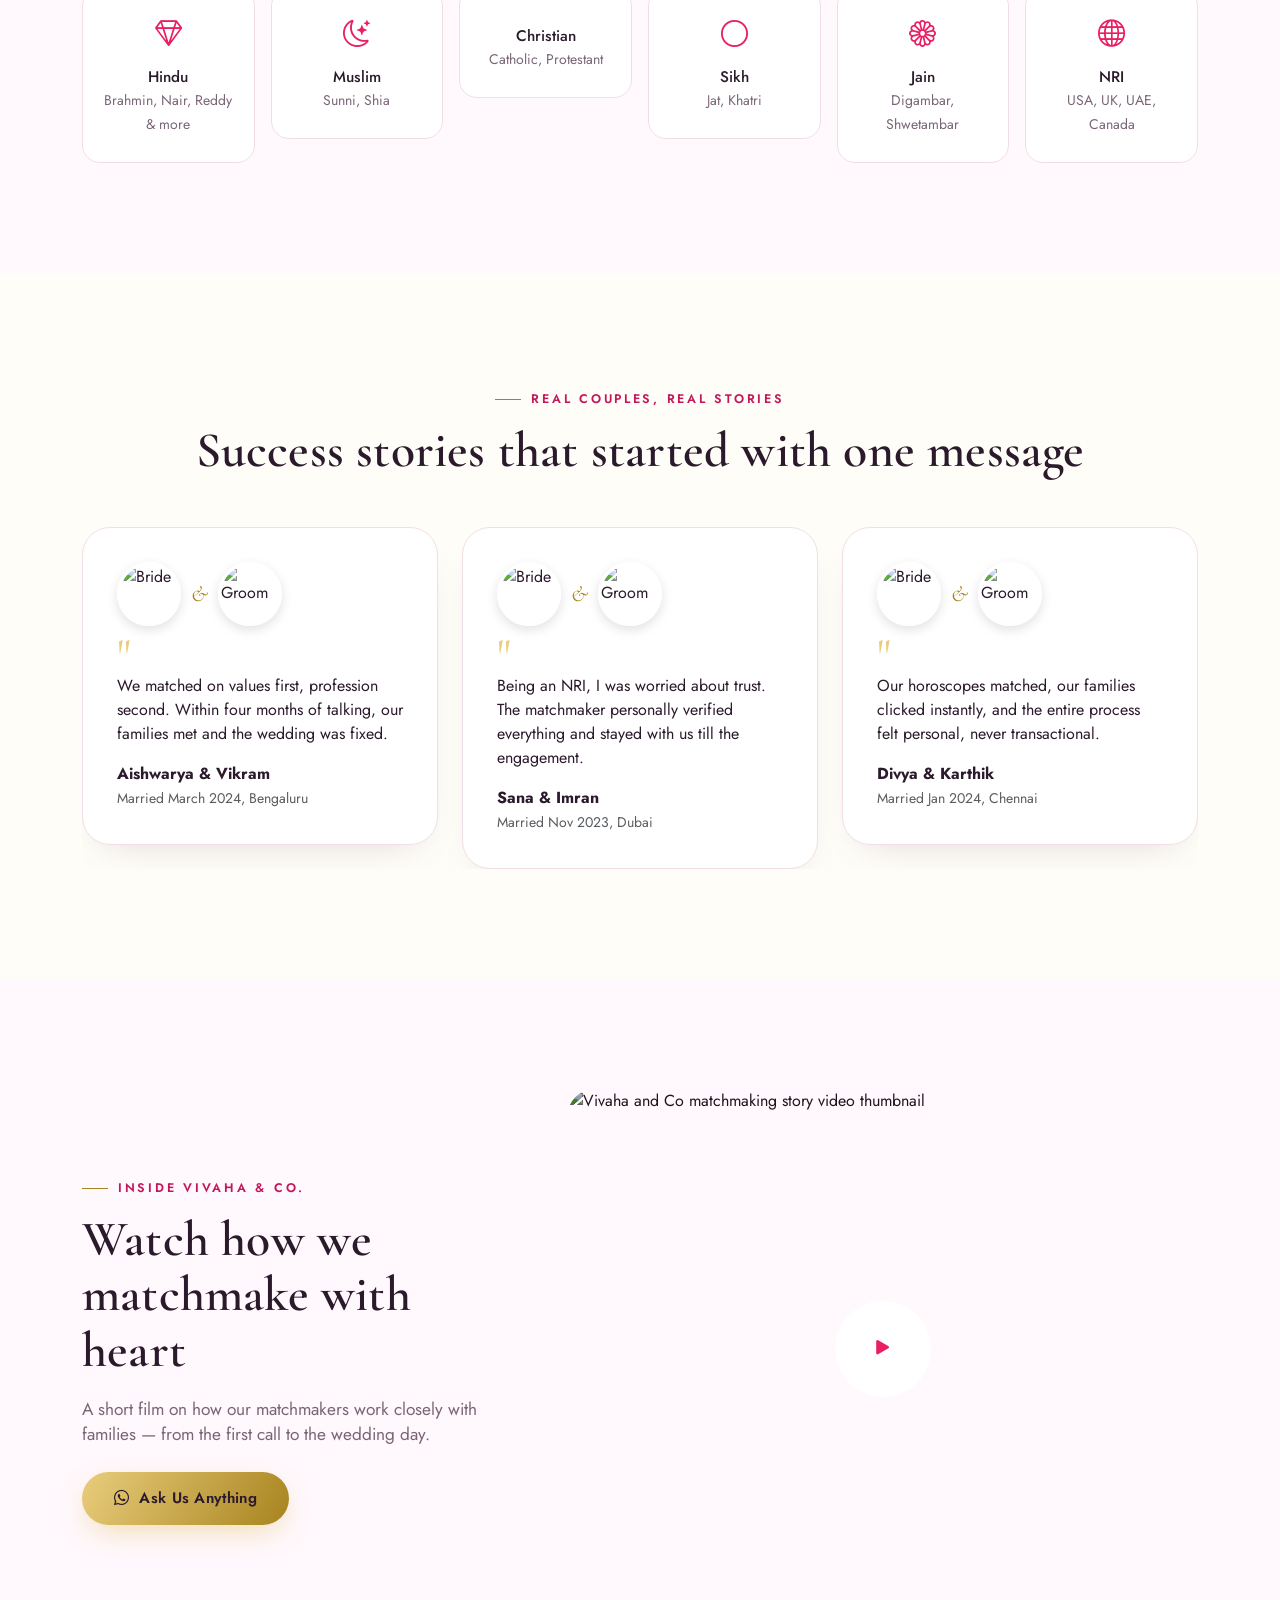
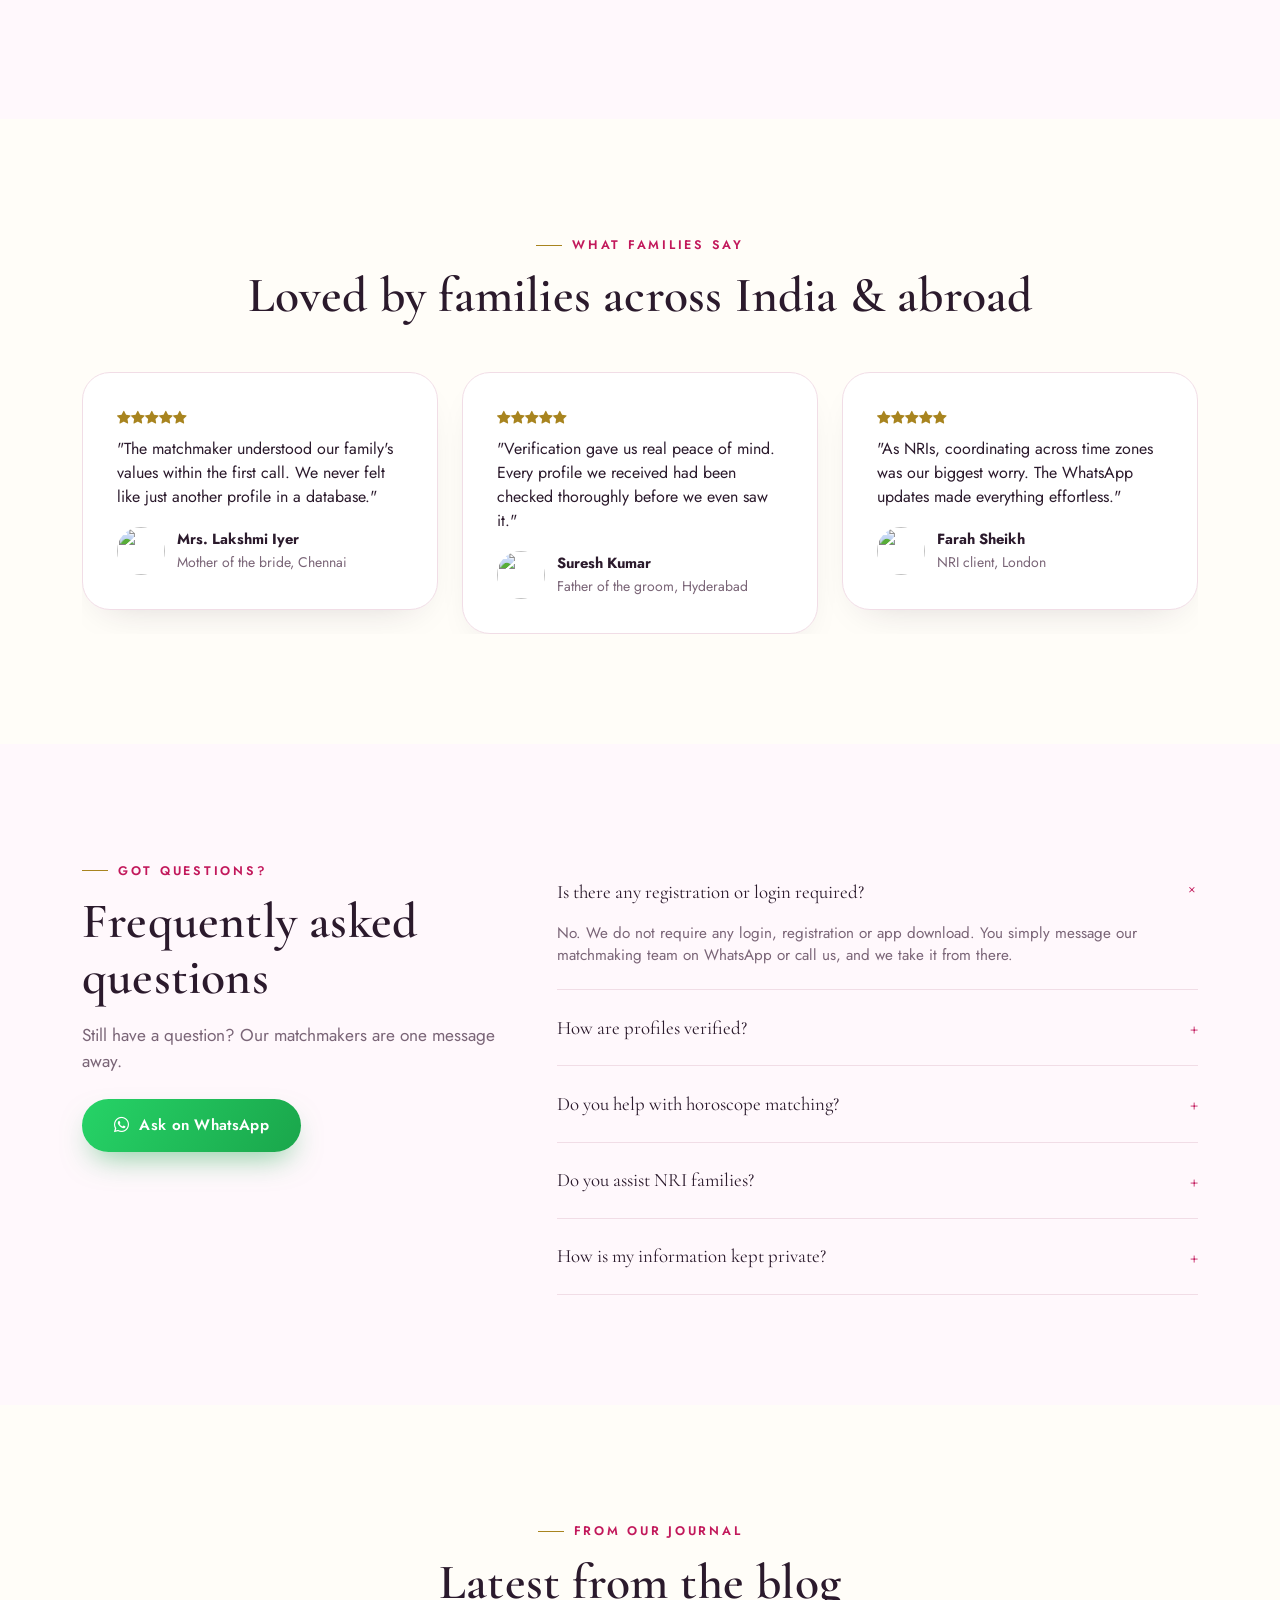
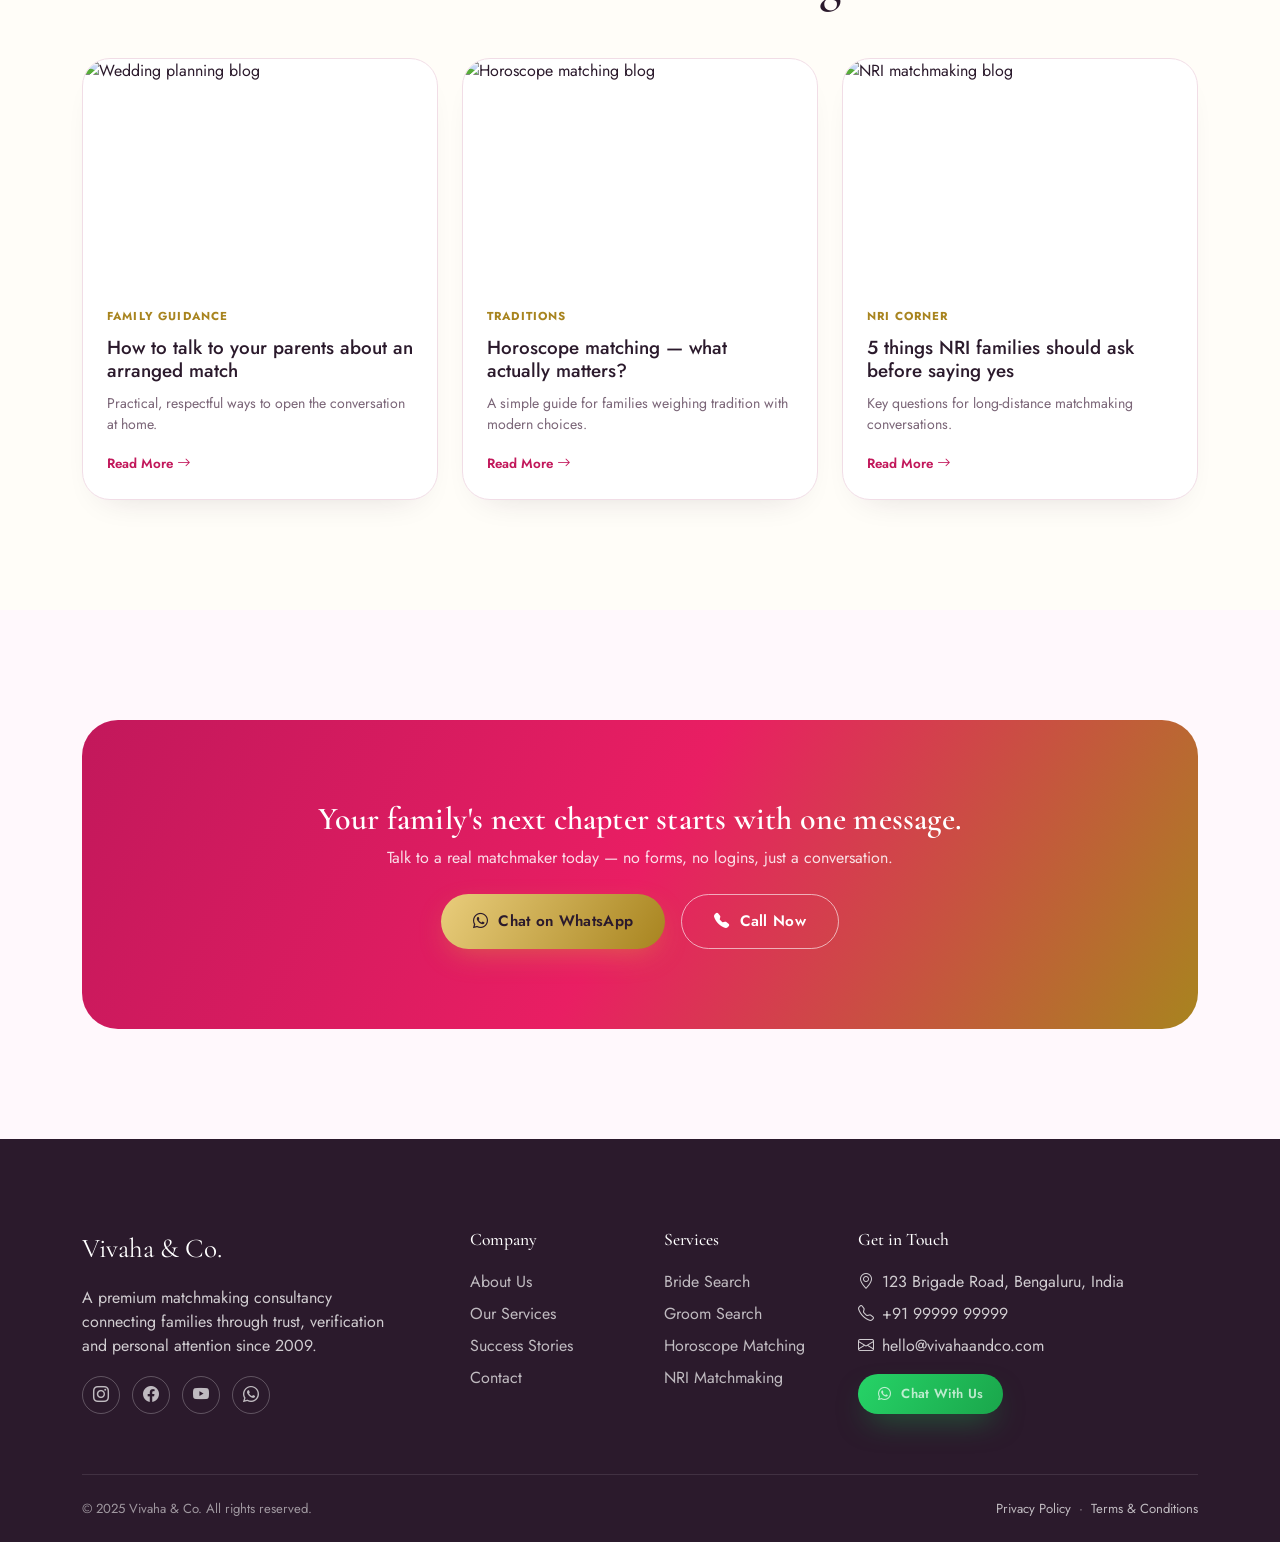
==== commit 82e49ea7: "Update index.html" ====
--- a/index.html
+++ b/index.html
@@ -61,14 +61,14 @@
       <a href="#" class="btn btn-whatsapp btn-sm js-whatsapp d-none d-sm-inline-flex" data-wa-msg="Hello! I'd like to know more about your matchmaking services.">
         <i class="bi bi-whatsapp"></i> Chat Now
       </a>
-      <button class="navbar-toggler-custom js-open-mobile-nav d-lg-none" aria-label="Open menu"><span><i class="bi bi-list"></i></span></button>
+      <button type="button" class="navbar-toggler-custom js-open-mobile-nav d-lg-none" aria-label="Open menu"><span><i class="bi bi-list"></i></span></button>
     </div>
   </div>
 </header>
 
 <!-- Mobile Nav Overlay -->
 <div class="mobile-nav">
-  <button class="mobile-nav-close js-close-mobile-nav" aria-label="Close menu"><i class="bi bi-x-lg"></i></button>
+  <button type="button" class="mobile-nav-close js-close-mobile-nav" aria-label="Close menu"><i class="bi bi-x-lg"></i></button>
   <a href="index.html">Home</a>
   <a href="about.html">About Us</a>
   <a href="services.html">Services</a>
